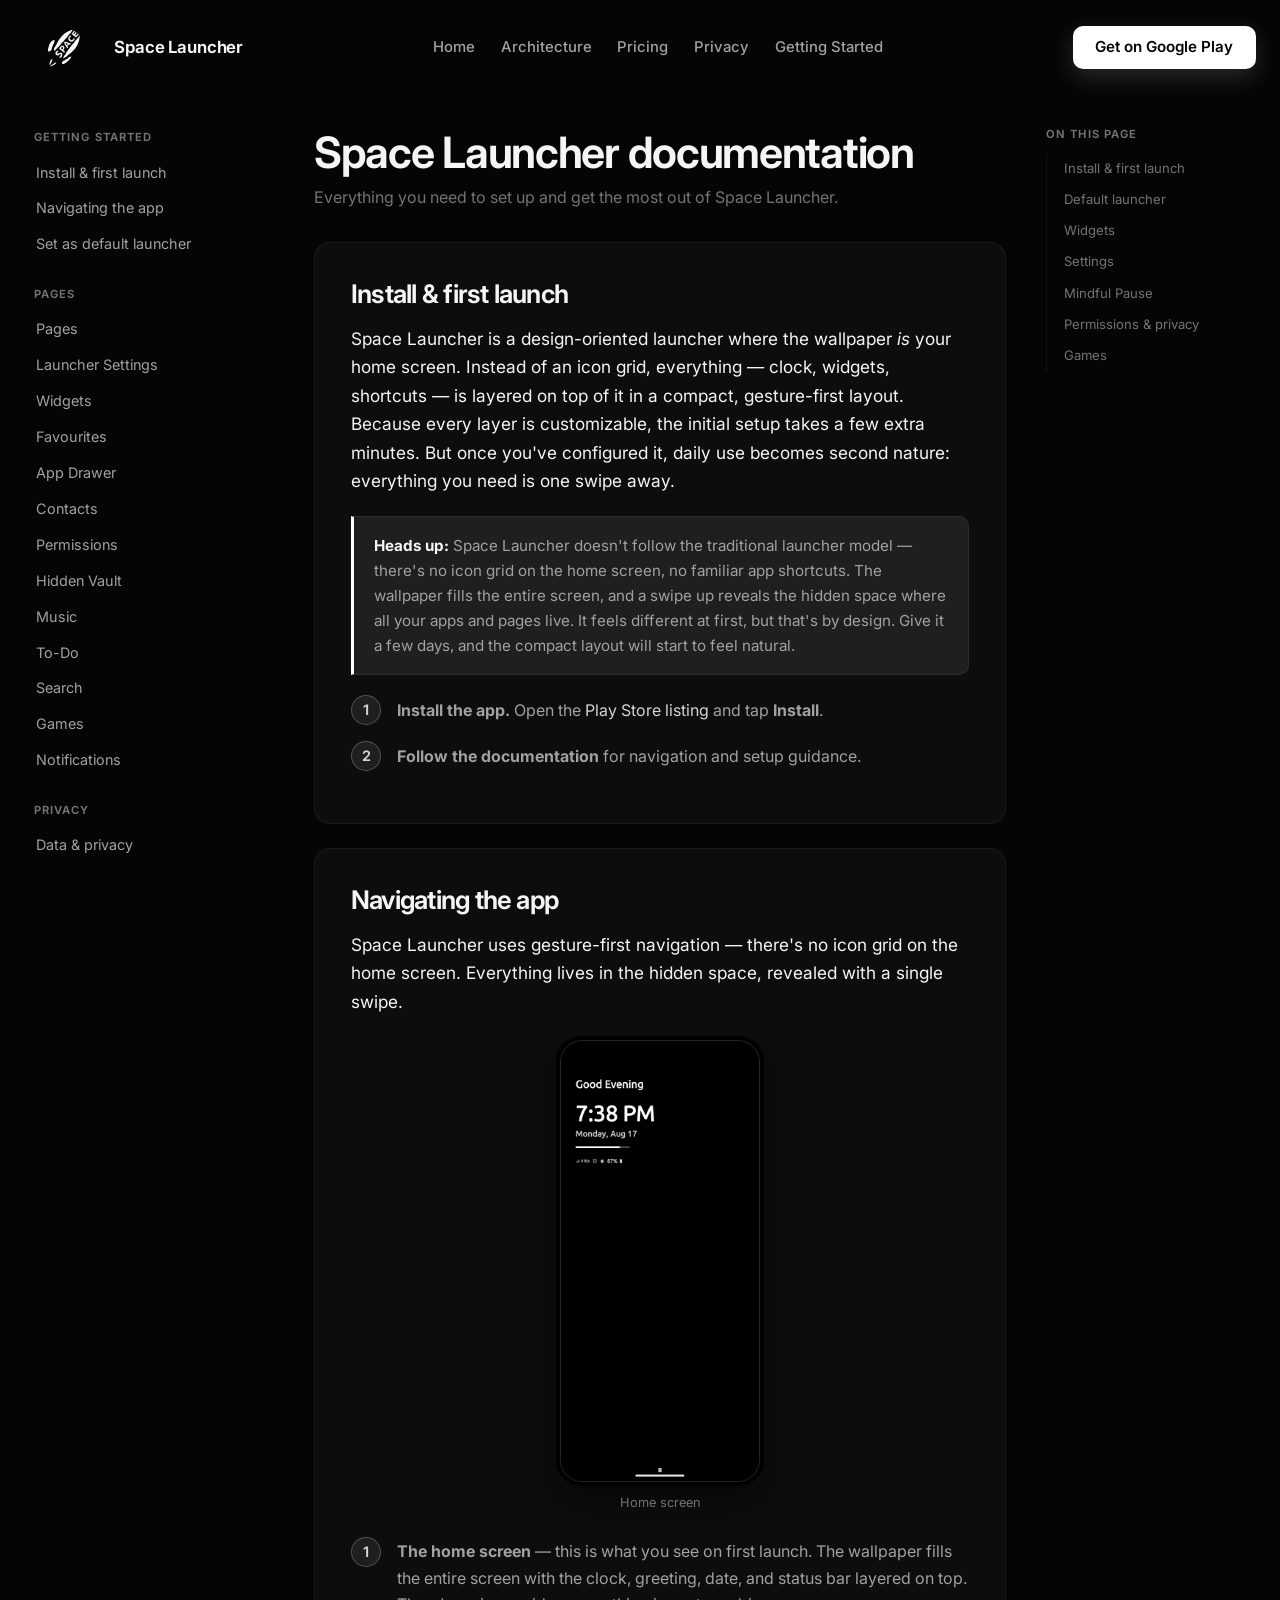
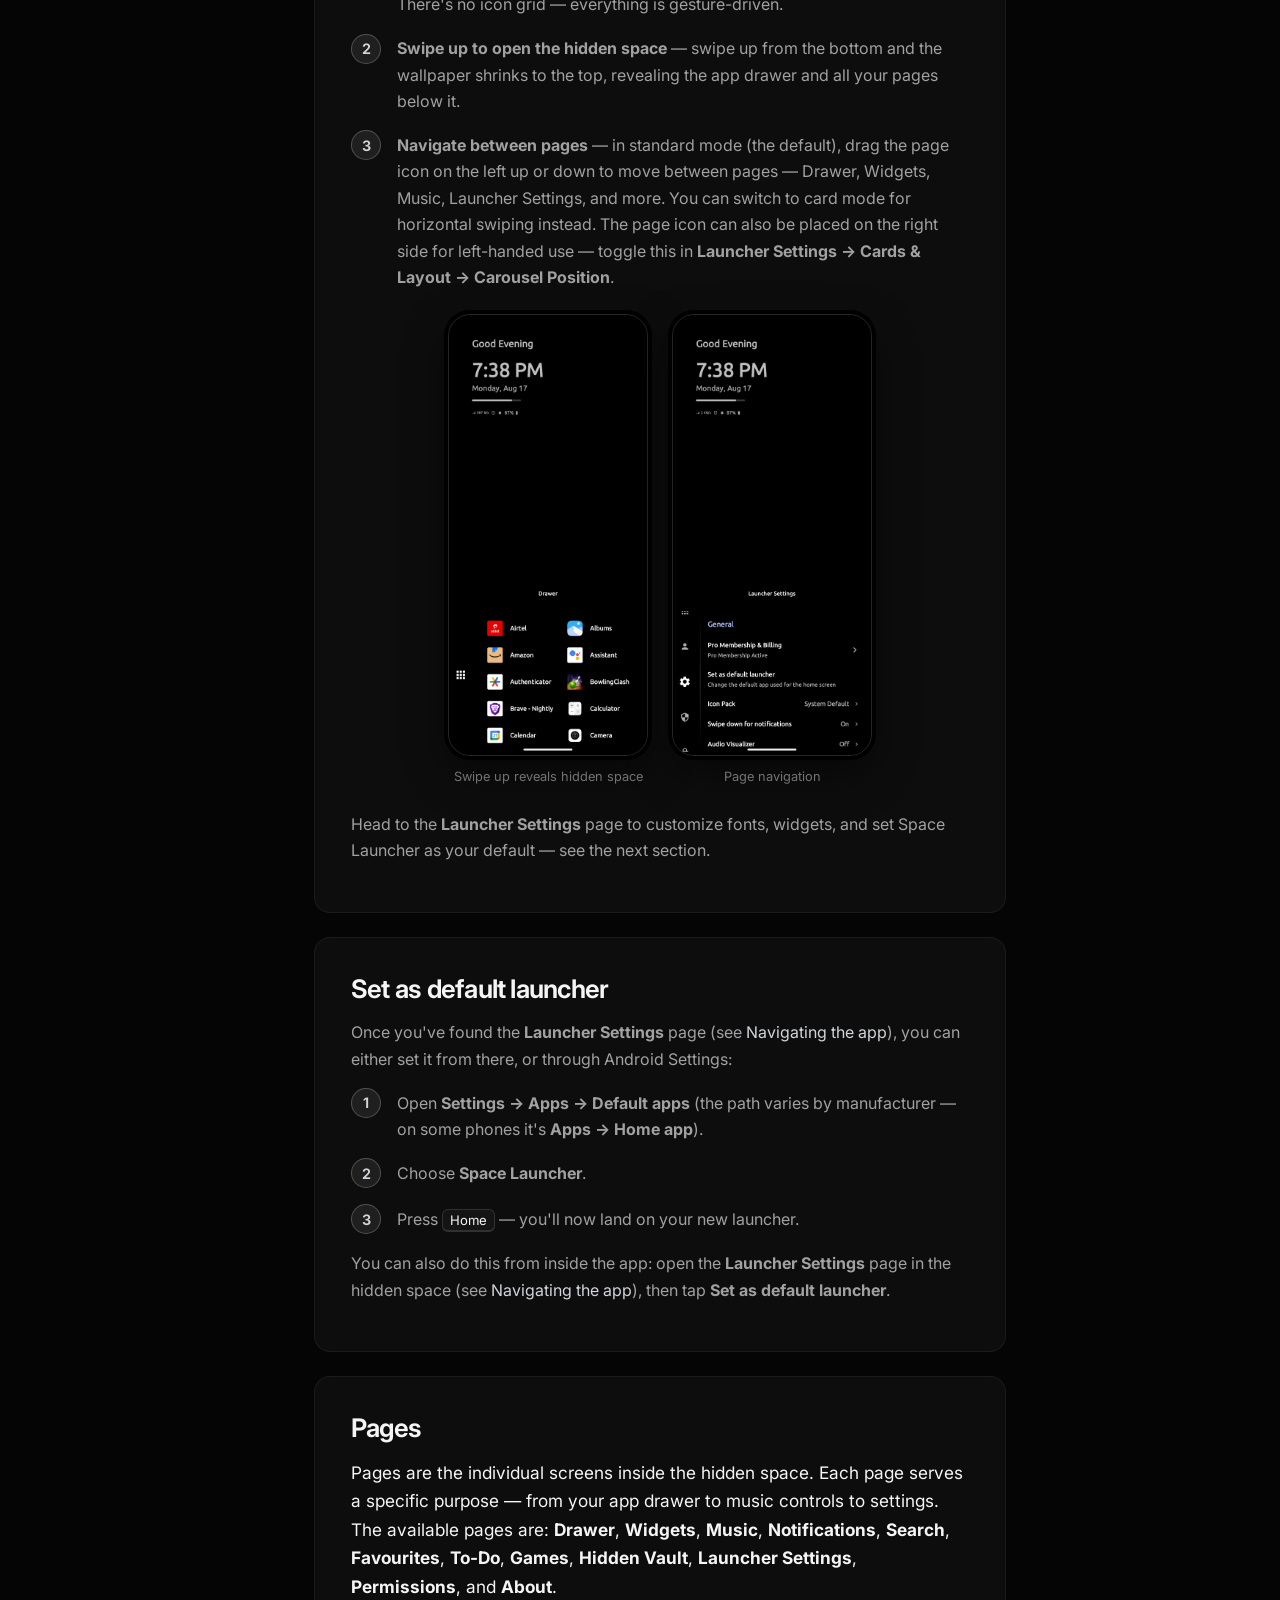
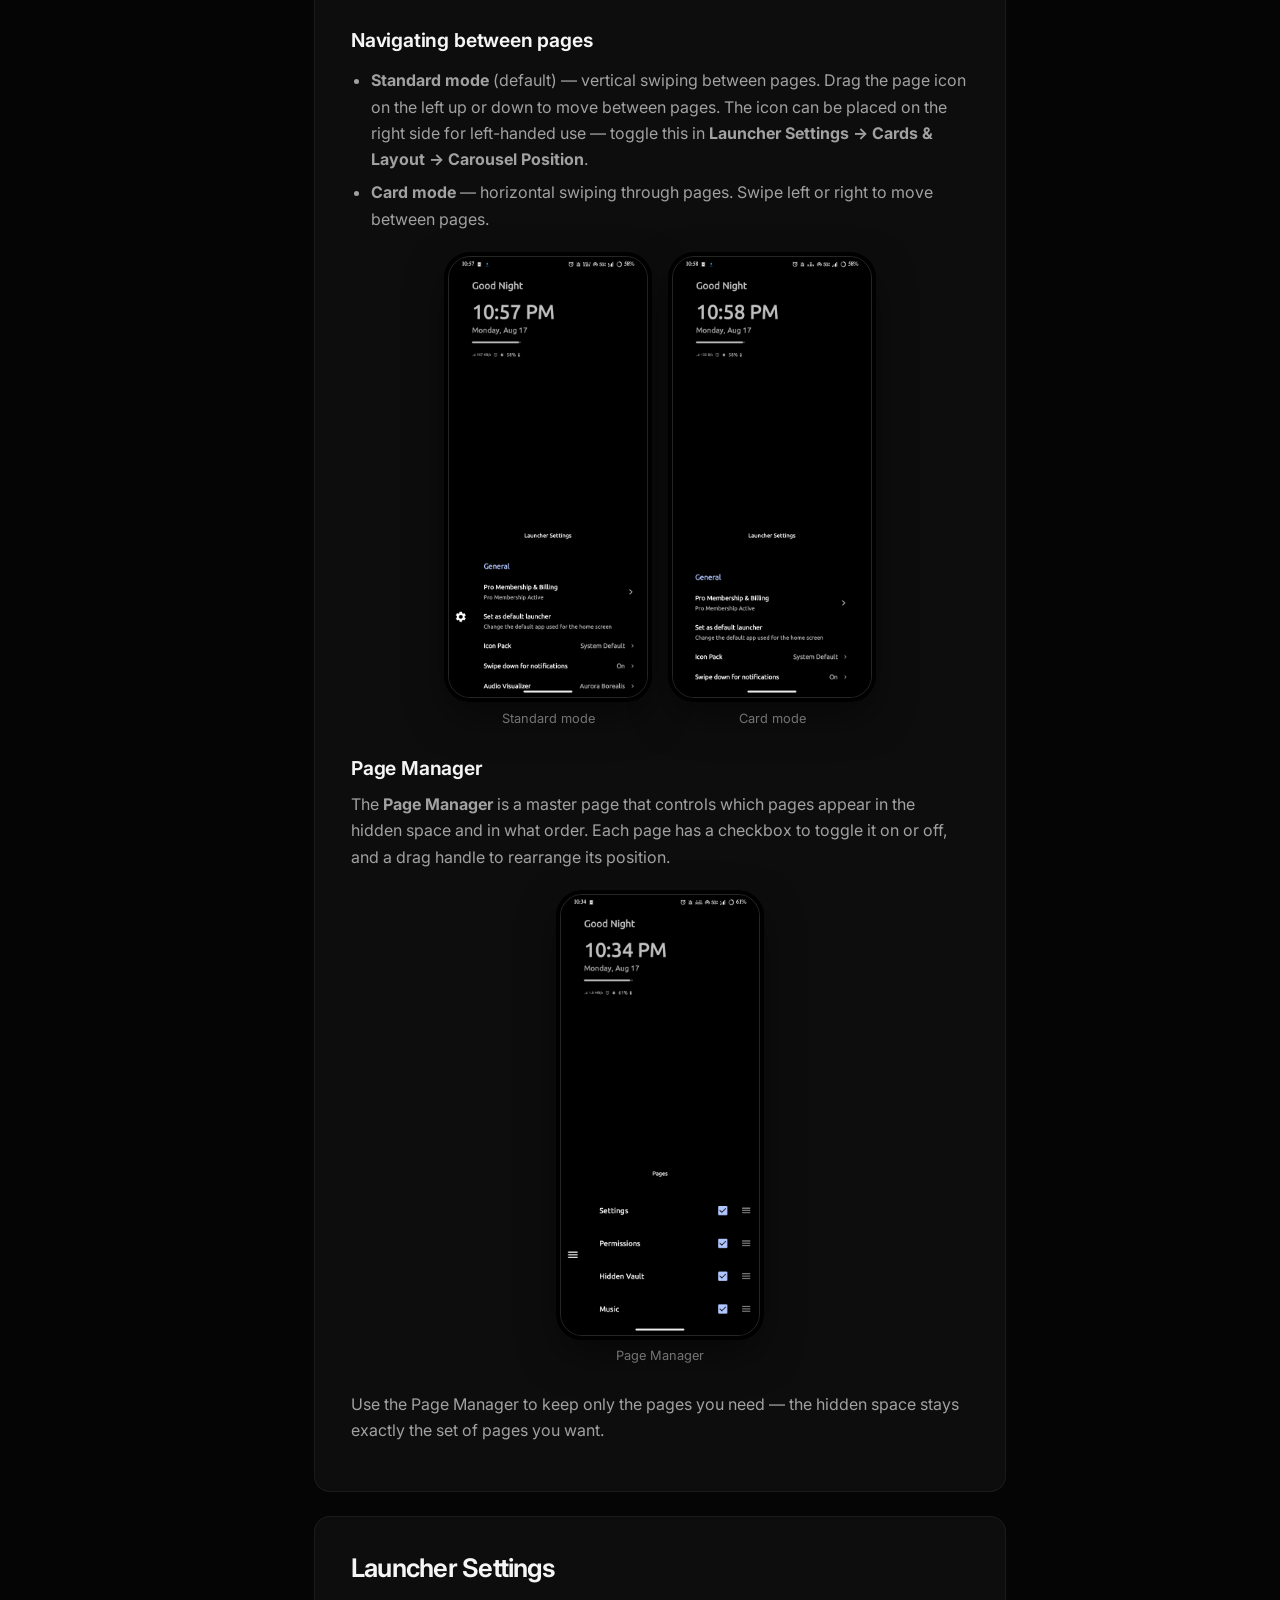
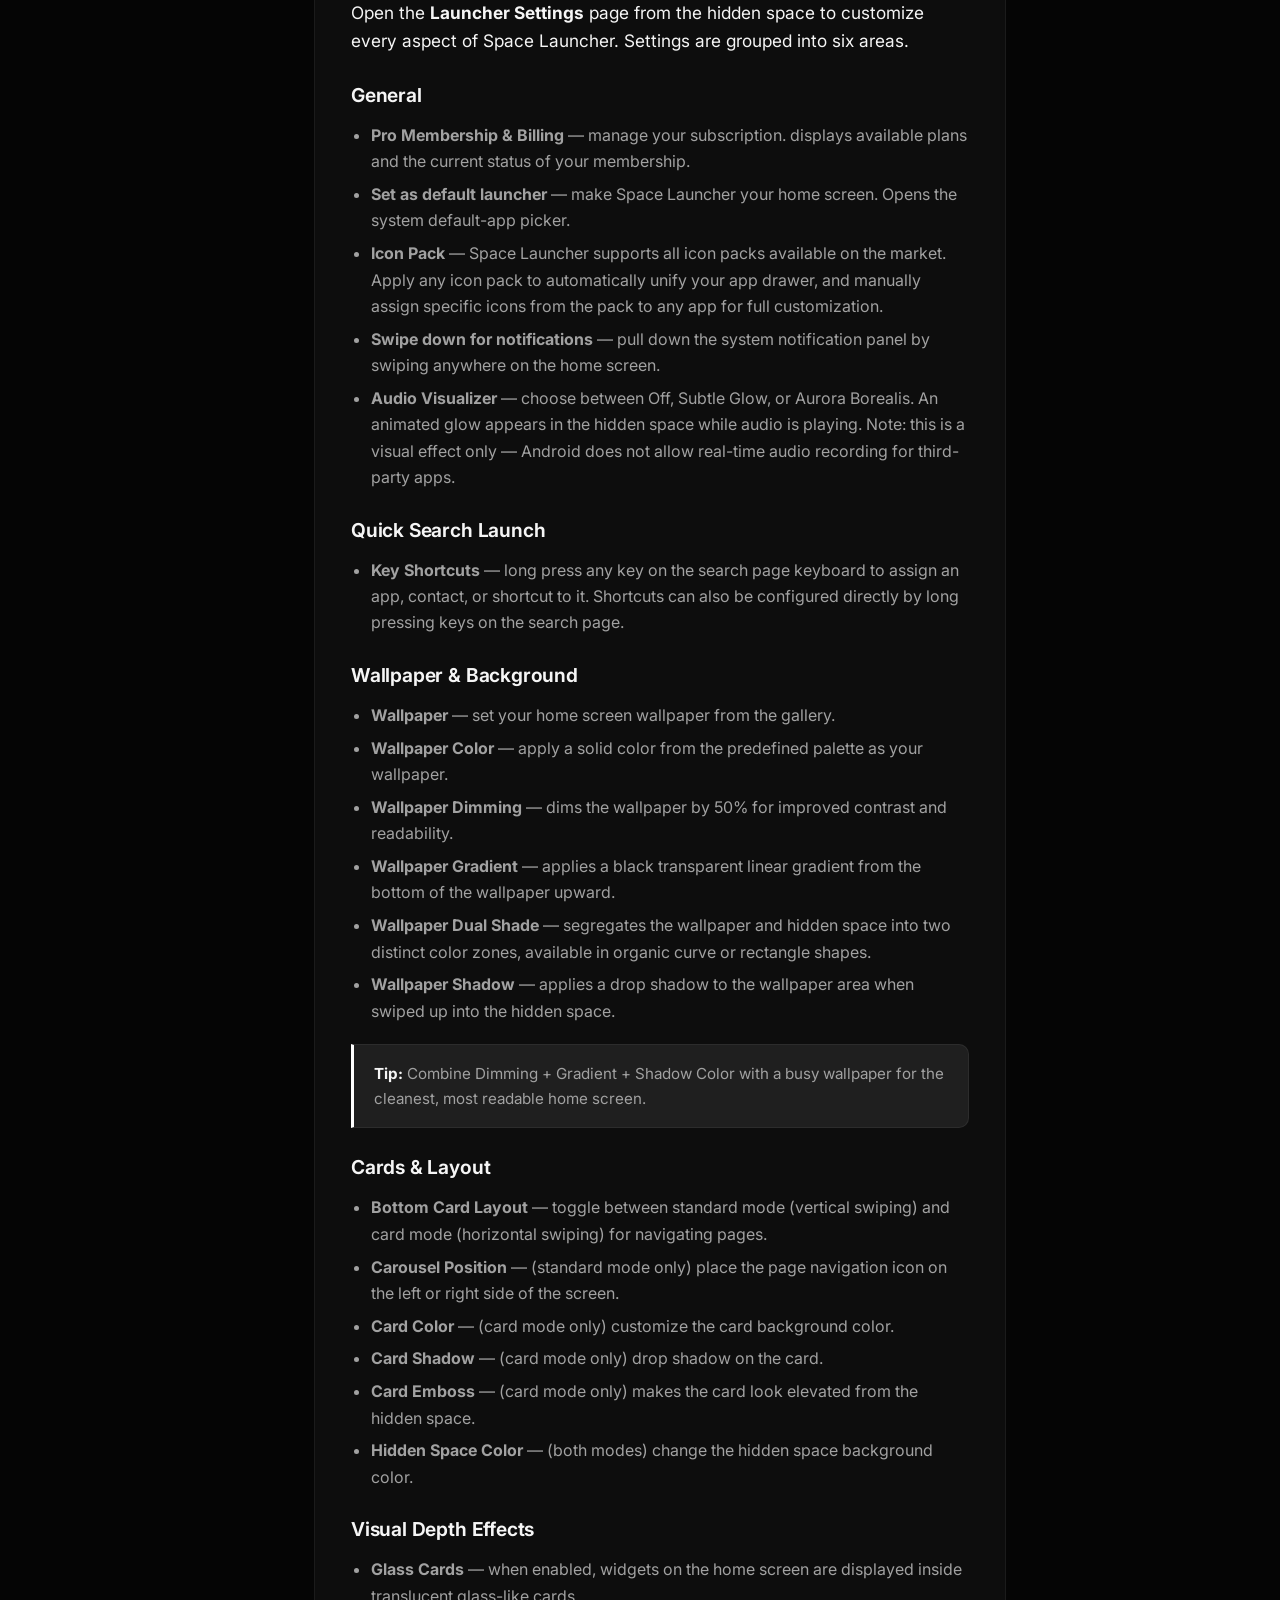
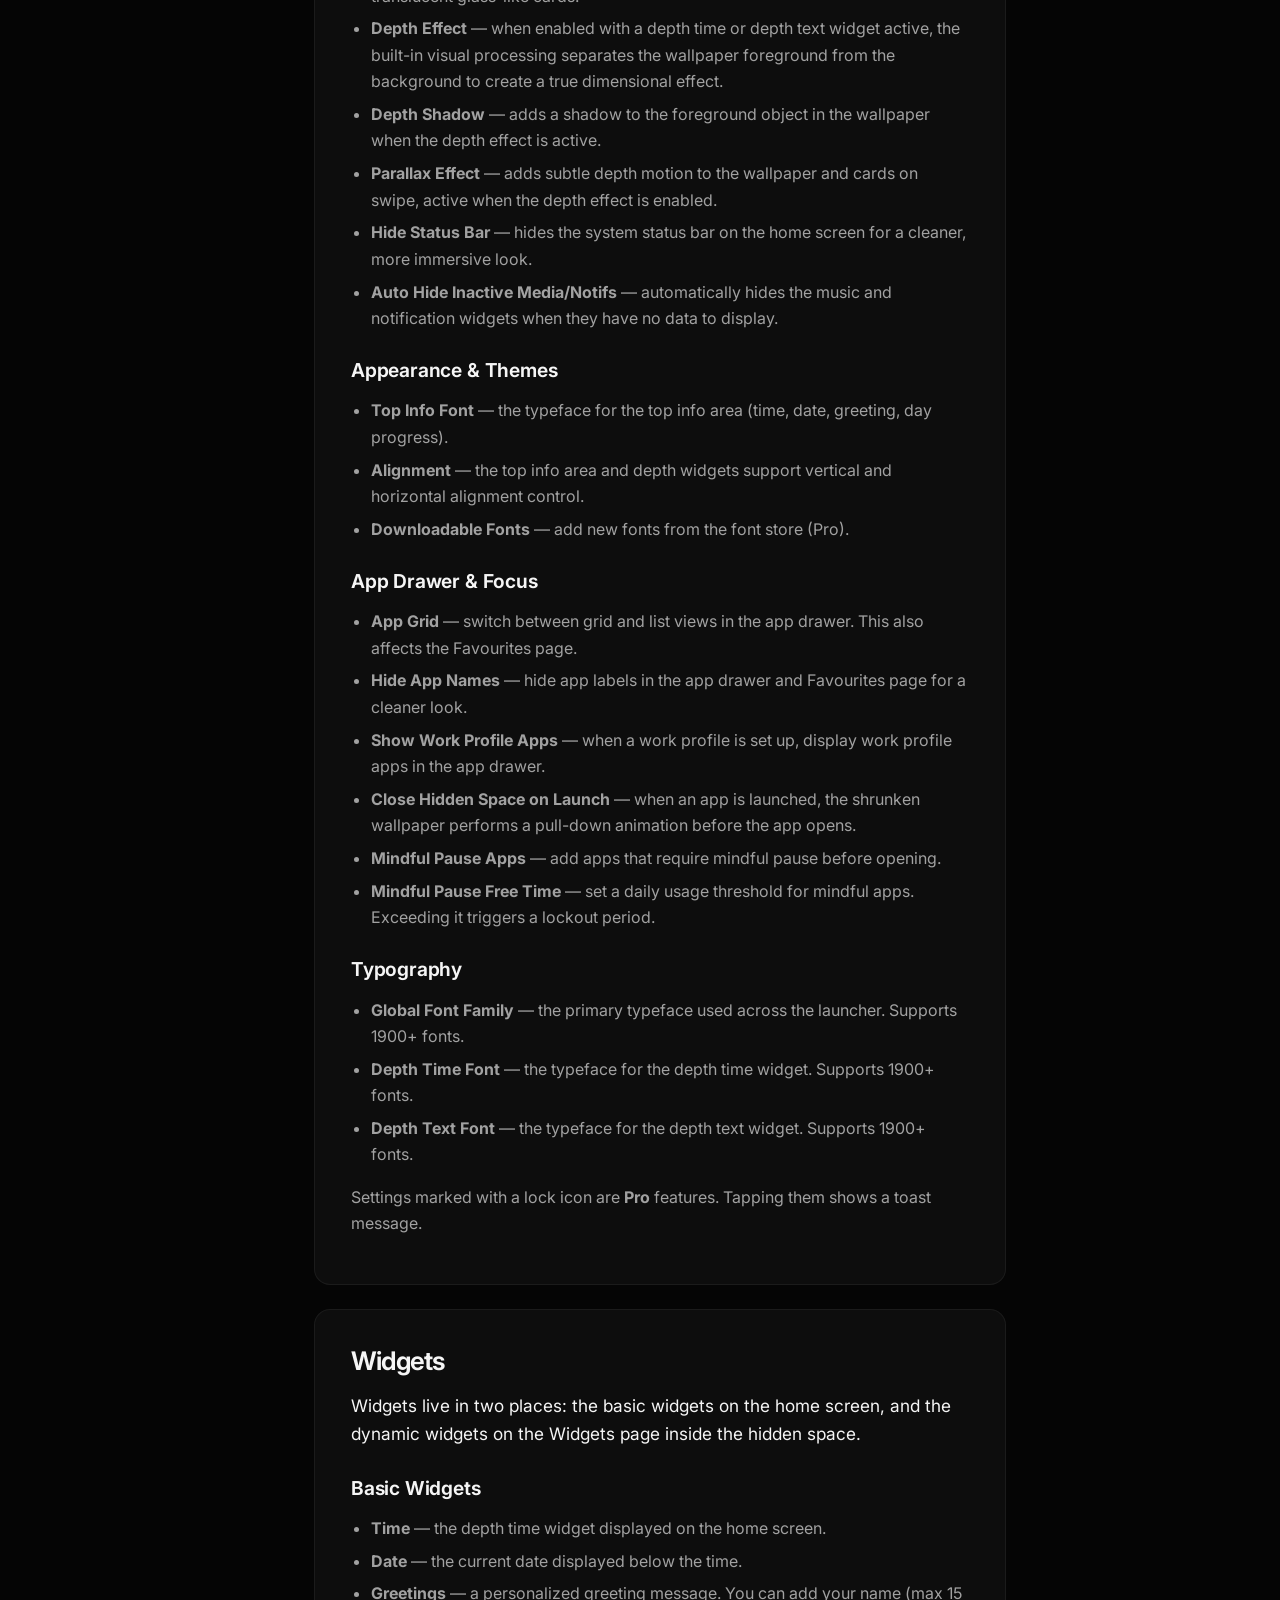
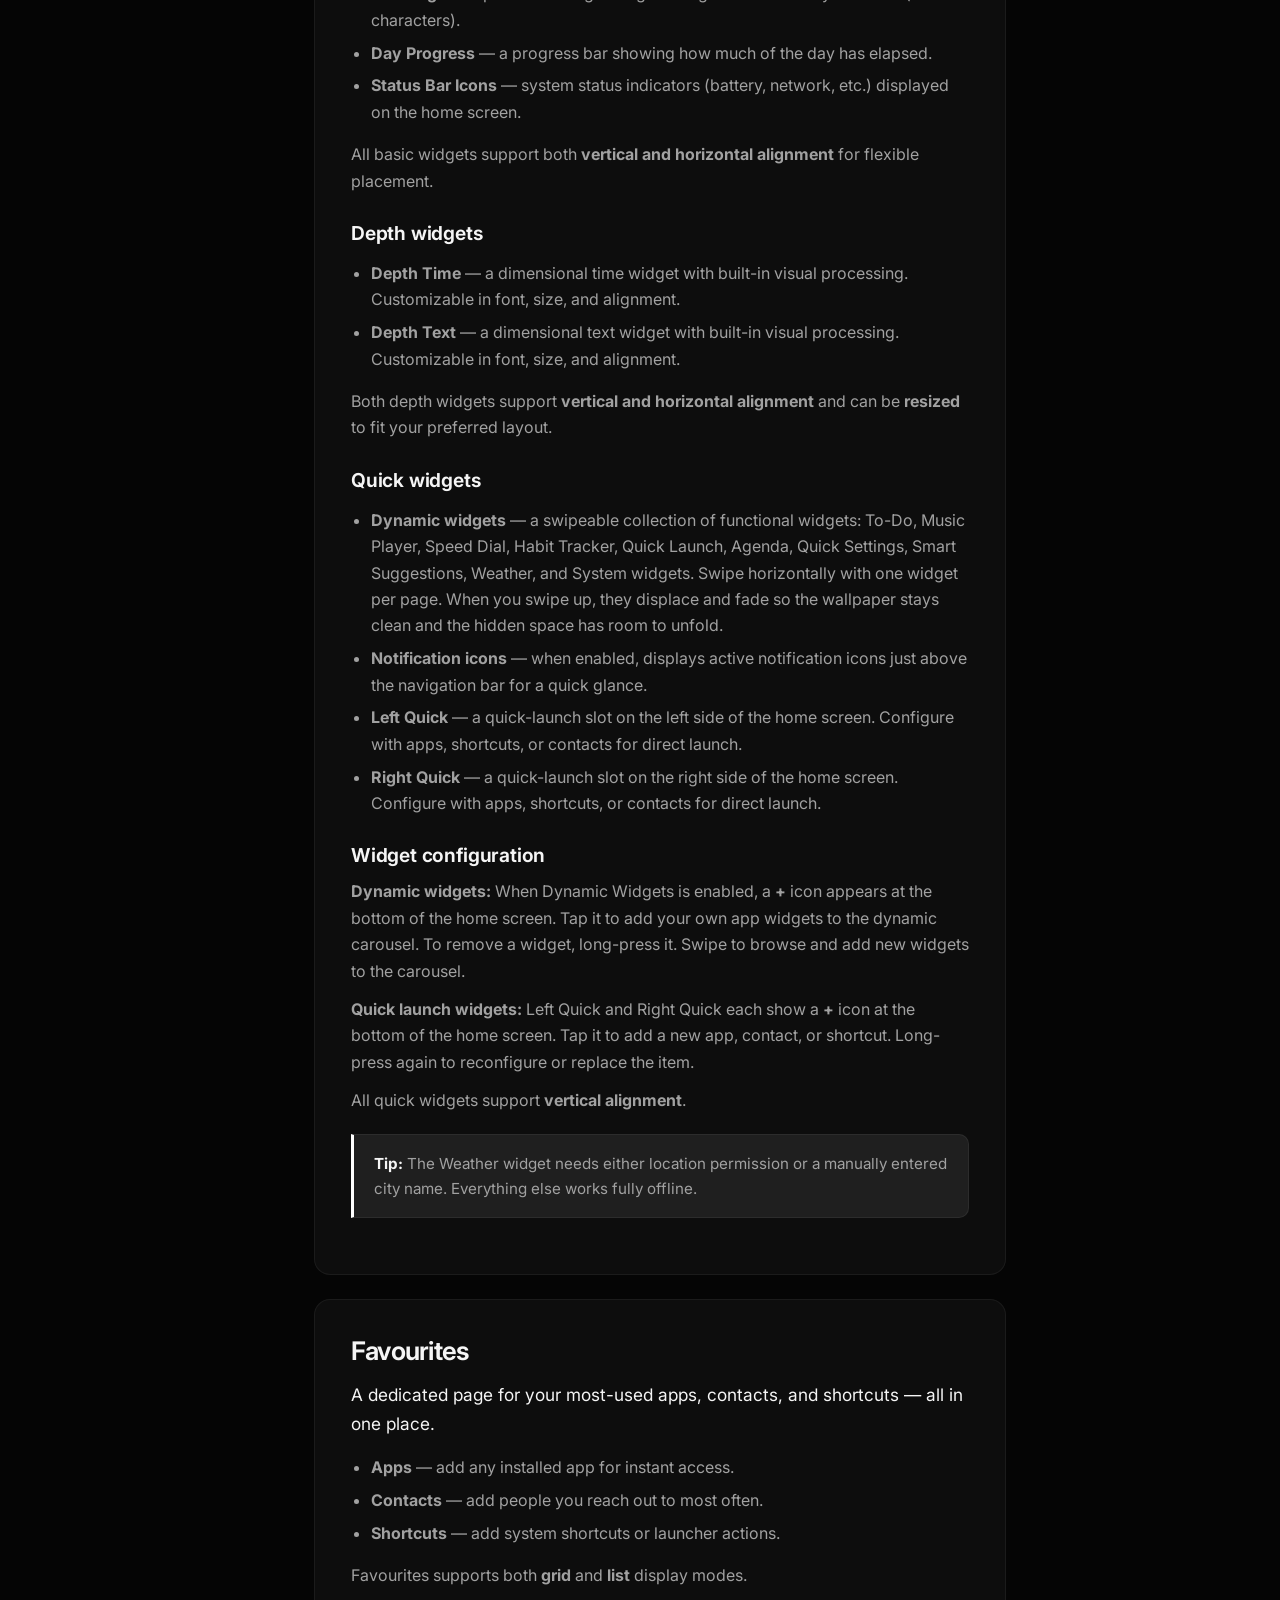
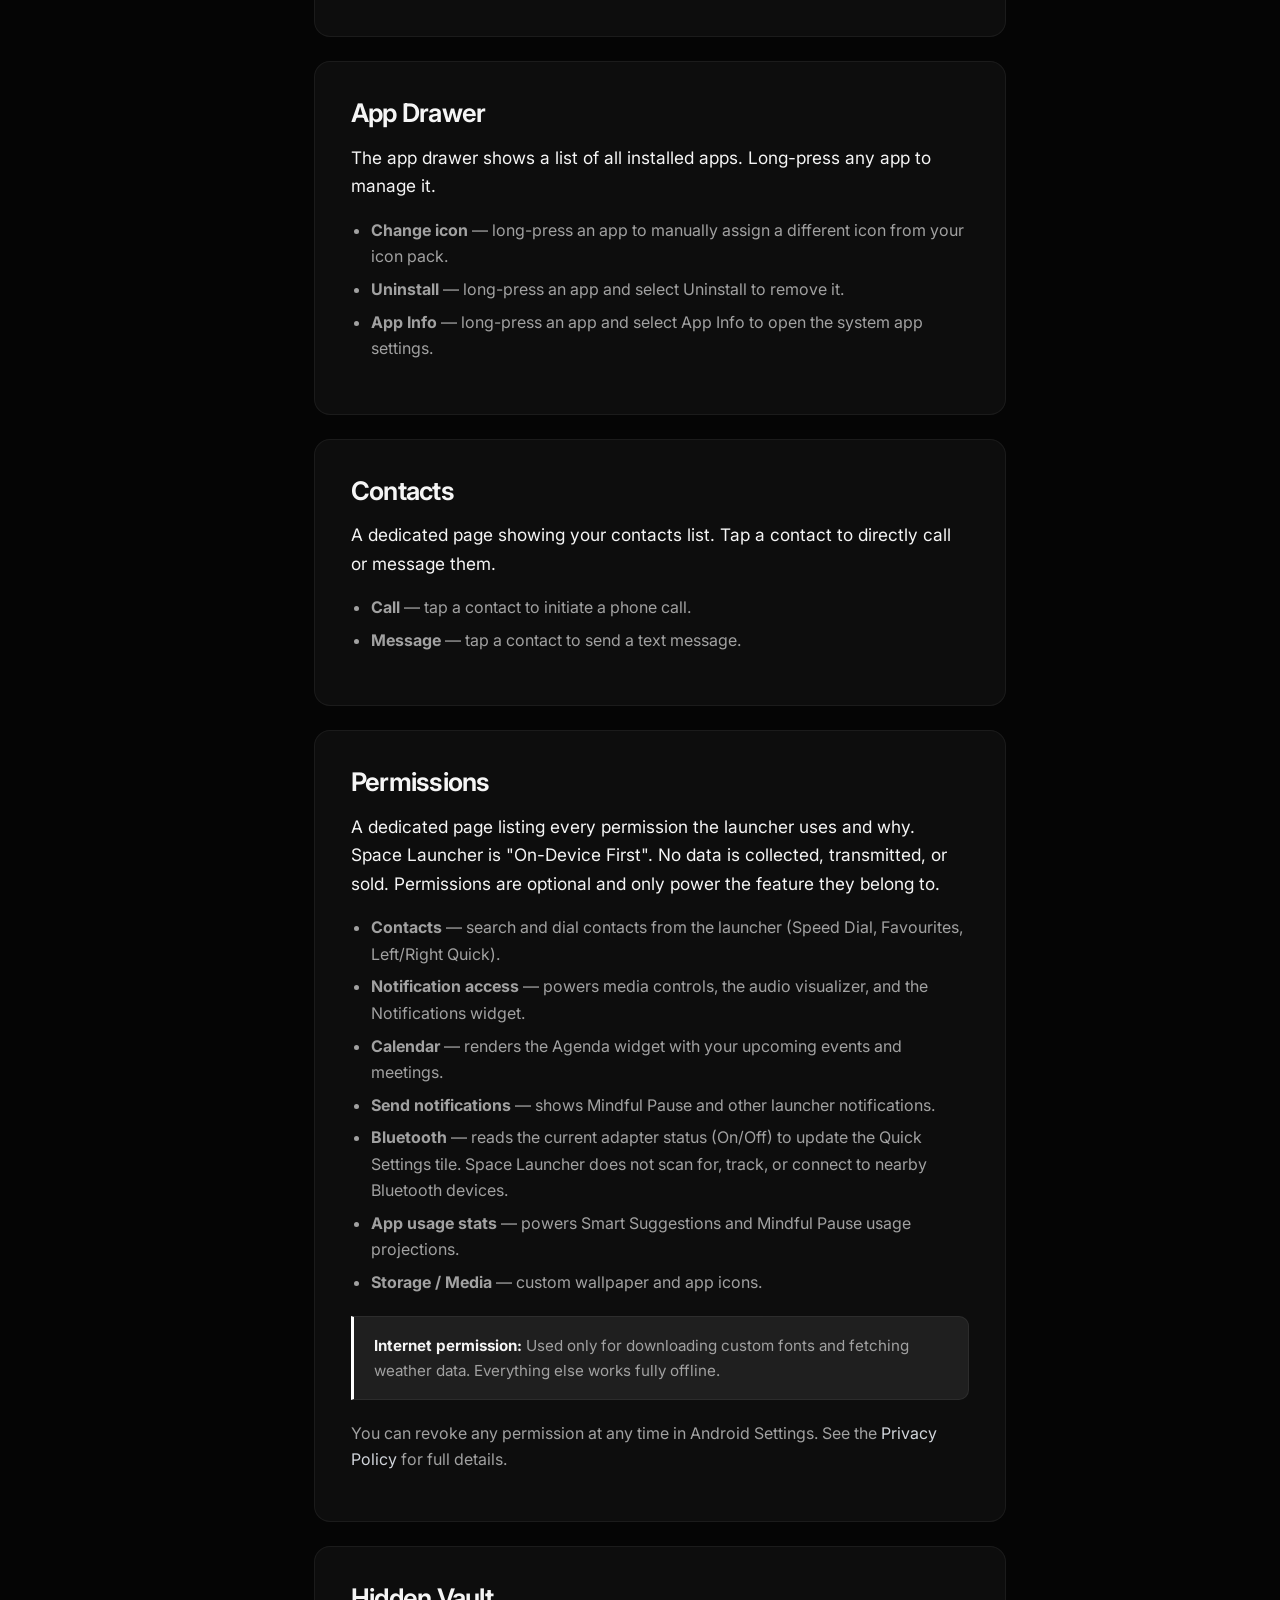
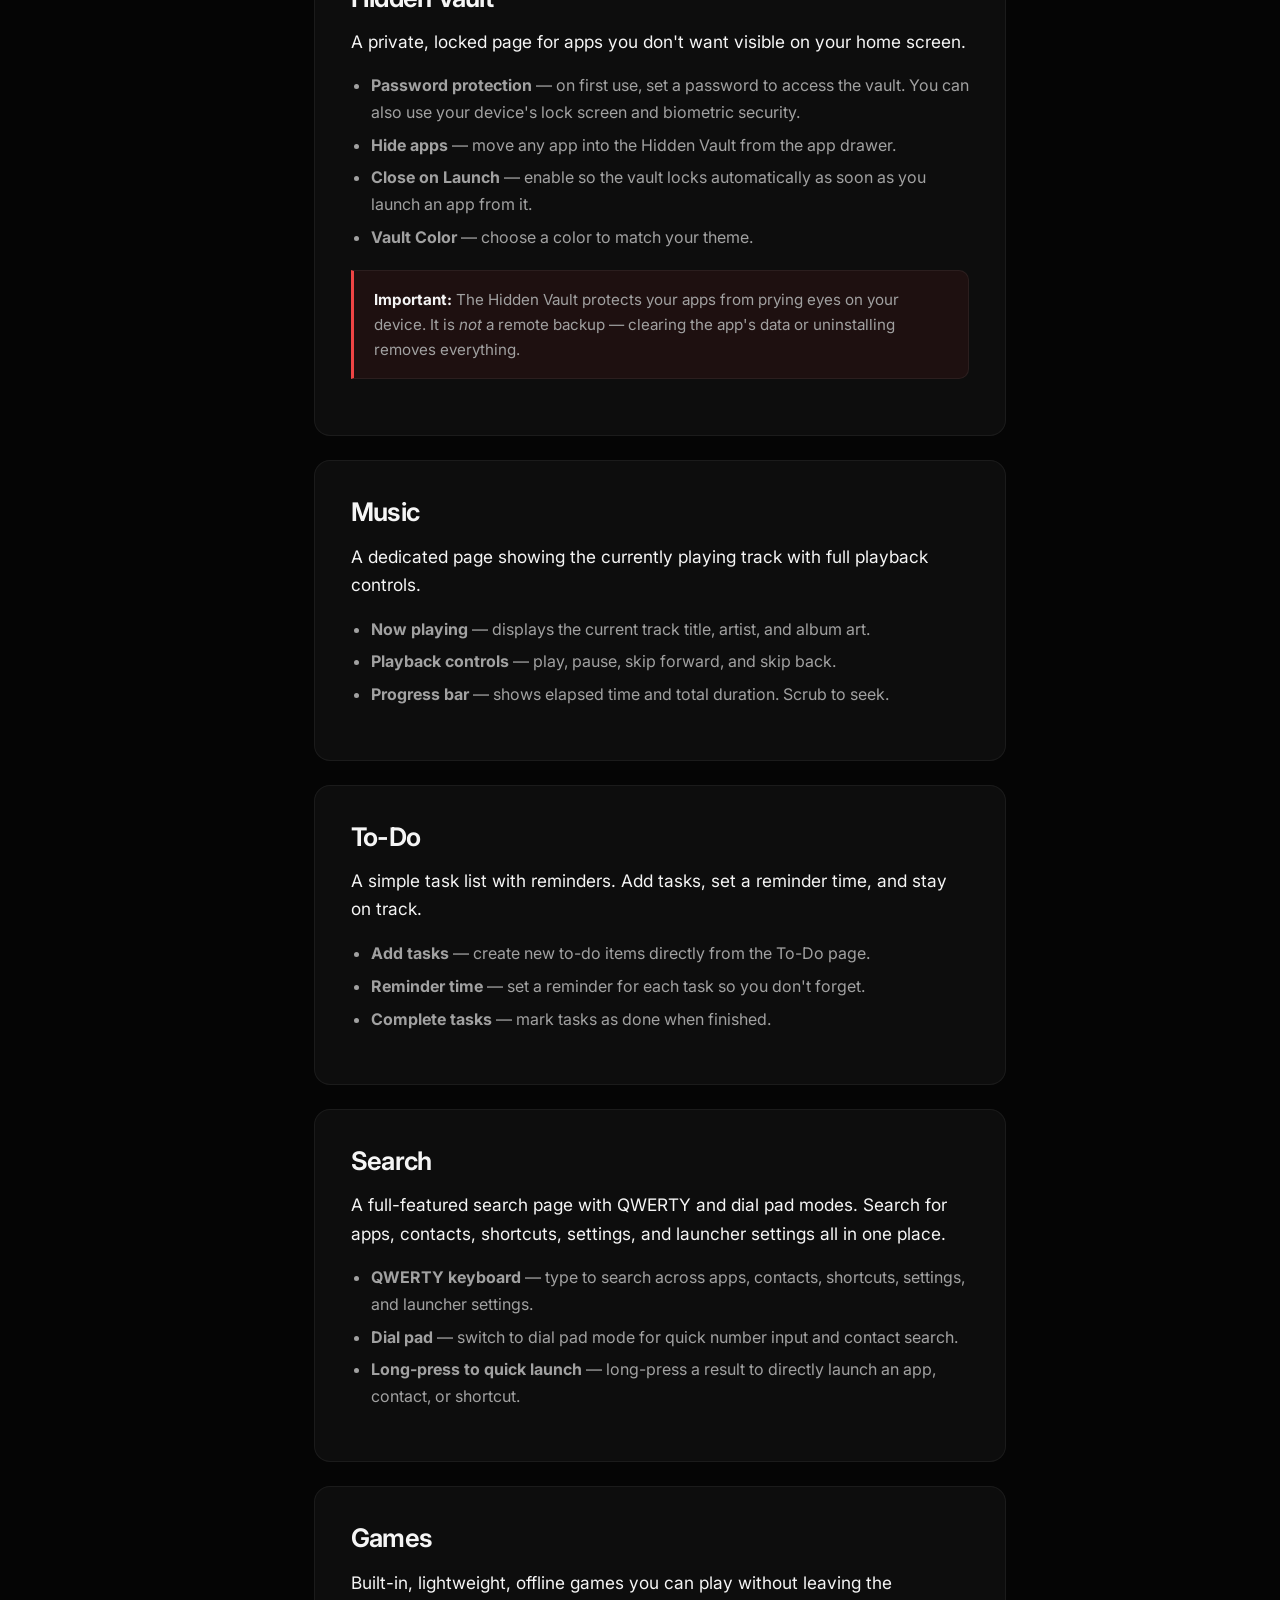
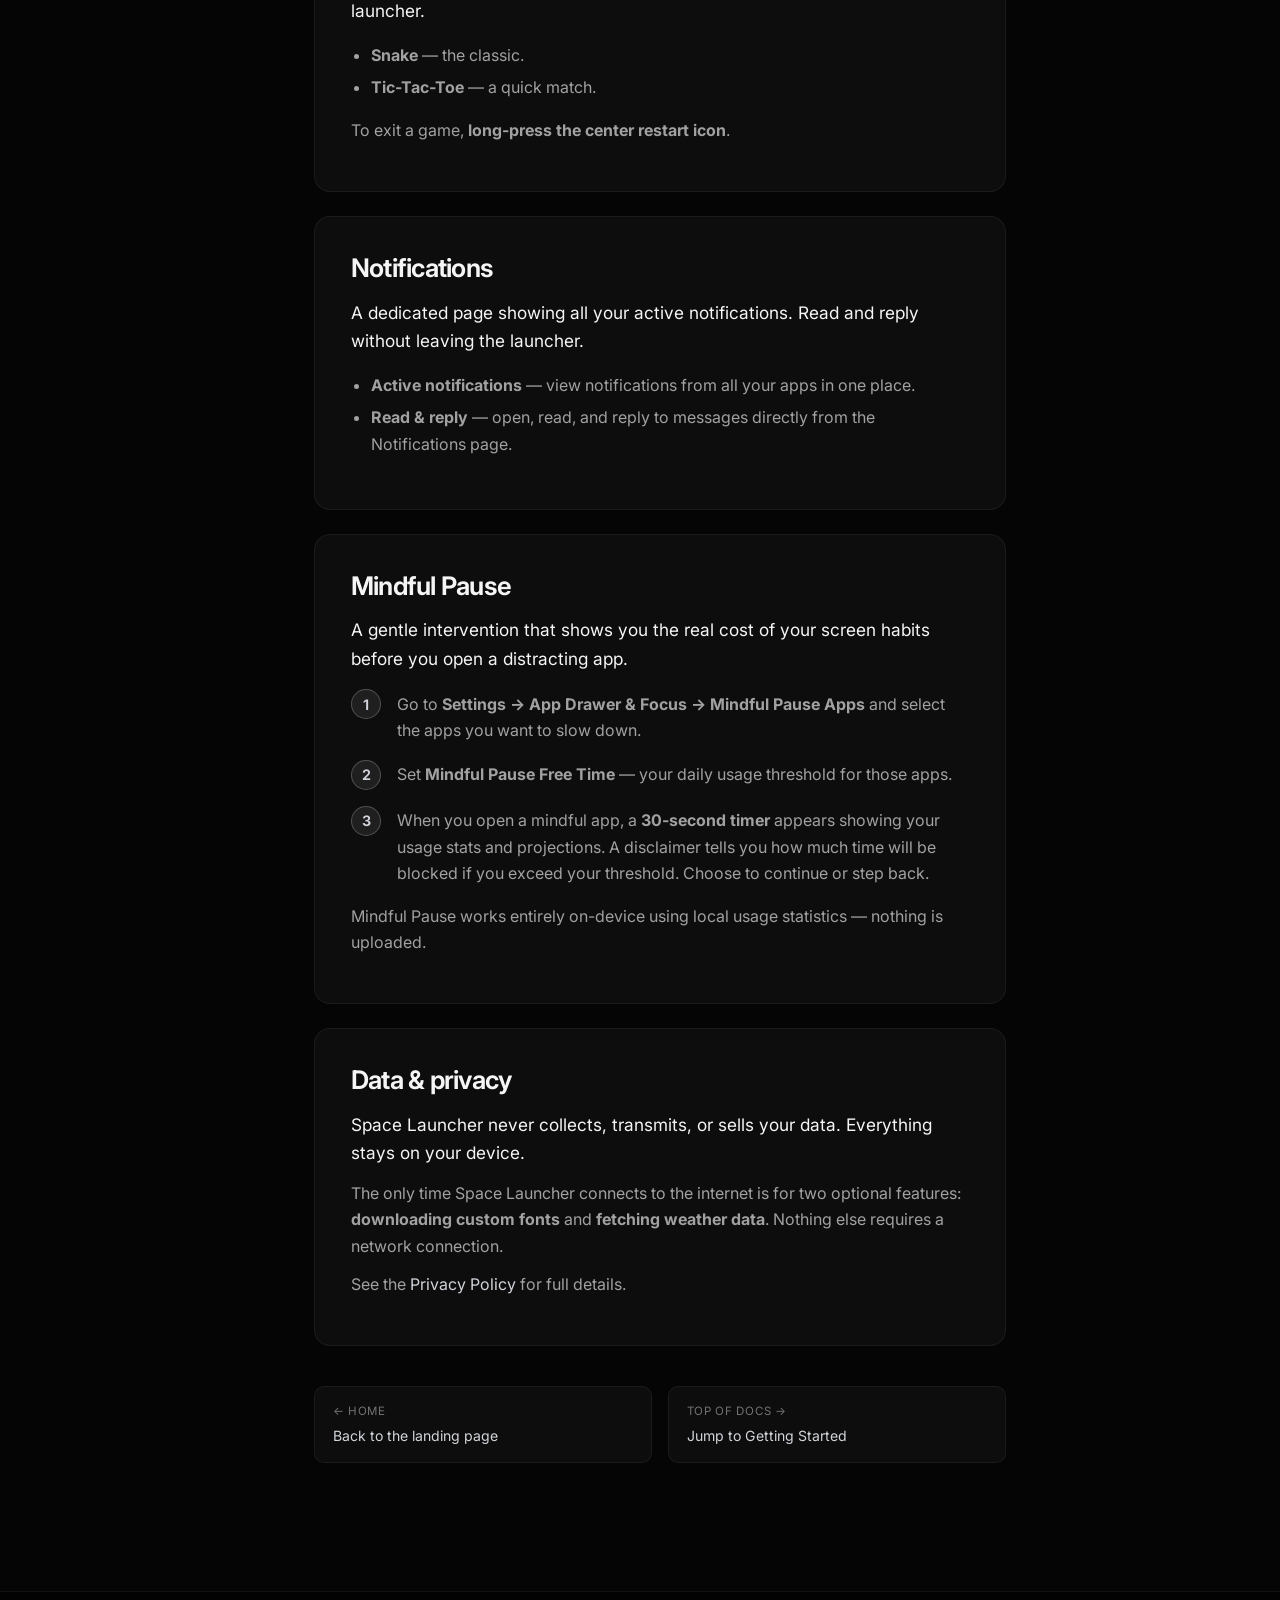
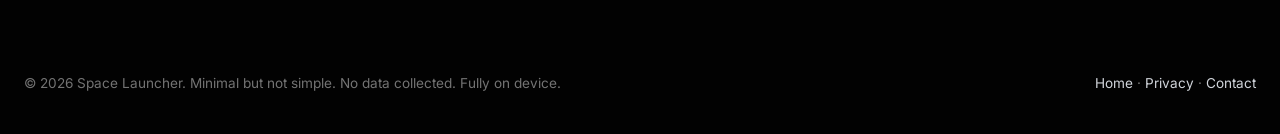
==== docs.html @ e3500c5f "docs: restructure docs with Pages paradigm, update privacy policy with refund policy and permission " ====
<!DOCTYPE html>
<html lang="en">
<head>
    <meta charset="UTF-8">
    <meta name="viewport" content="width=device-width, initial-scale=1.0">
    <title>Documentation — Space Launcher</title>
    <meta name="description" content="How to use Space Launcher: the wallpaper home screen, top info area, depth widgets, dynamic widgets, quick launch, the hidden space, gestures, settings, mindful pause and permissions.">
    <link rel="preconnect" href="https://fonts.googleapis.com">
    <link rel="preconnect" href="https://fonts.gstatic.com" crossorigin>
    <link href="https://fonts.googleapis.com/css2?family=Inter:wght@400;500;600;650;750;800&display=swap" rel="stylesheet">
    <link rel="icon" type="image/svg+xml" href="favicon.svg">
    <link rel="icon" type="image/png" sizes="256x256" href="favicon.png">
    <link rel="apple-touch-icon" href="favicon.png">
    <link rel="stylesheet" href="css/style.css">
</head>
<body>

    <nav class="nav">
        <div class="nav-inner">
            <a href="index.html" class="brand">
                <img class="brand-logo" src="Resources/finalforeground.svg" alt="Space Launcher logo">
                Space Launcher
            </a>
            <div class="nav-links">
                <a href="index.html">Home</a>
                <a href="index.html#widgets">Architecture</a>
                <a href="index.html#pricing">Pricing</a>
                <a href="privacy.html">Privacy</a>
                <a href="#getting-started">Getting Started</a>
            </div>
            <div class="nav-cta">
                <a href="https://play.google.com/store/apps/details?id=com.catamsp.spacelauncher" class="btn btn-primary">Get on Google Play</a>
                <button class="nav-toggle" aria-label="Toggle menu" aria-expanded="false">
                    <svg width="18" height="18" viewBox="0 0 24 24" fill="none" stroke="currentColor" stroke-width="2" stroke-linecap="round"><path d="M4 6h16M4 12h16M4 18h16"/></svg>
                </button>
            </div>
        </div>
    </nav>

    <div class="container docs-wrap">
        <!-- Sidebar -->
        <aside class="docs-side">
            <nav class="nav-group">
                <div class="nav-group-title">Getting Started</div>
                <ul>
                    <li><a href="#getting-started">Install &amp; first launch</a></li>
                    <li><a href="#navigation">Navigating the app</a></li>
                    <li><a href="#default-launcher">Set as default launcher</a></li>
                </ul>
            </nav>
            <nav class="nav-group">
                <div class="nav-group-title">Pages</div>
                <ul>
                    <li><a href="#pages">Pages</a></li>
                    <li><a href="#pages-settings">Launcher Settings</a></li>
                    <li><a href="#widgets">Widgets</a></li>
                    <li><a href="#favourites">Favourites</a></li>
                    <li><a href="#app-drawer">App Drawer</a></li>
                    <li><a href="#contacts">Contacts</a></li>
                    <li><a href="#permissions-page">Permissions</a></li>
                    <li><a href="#hidden-vault">Hidden Vault</a></li>
                    <li><a href="#music">Music</a></li>
                    <li><a href="#todo">To-Do</a></li>
                    <li><a href="#search">Search</a></li>
                    <li><a href="#games-page">Games</a></li>
                    <li><a href="#notifications">Notifications</a></li>
                </ul>
            </nav>
            <nav class="nav-group">
                <div class="nav-group-title">Privacy</div>
                <ul>
                    <li><a href="#privacy">Data &amp; privacy</a></li>
                </ul>
            </nav>
        </aside>

        <!-- Content -->
        <main class="docs-content">

            <h1 style="font-size: clamp(2rem,5vw,2.7rem); letter-spacing:-0.03em; margin-bottom:0.4rem;">Space Launcher documentation</h1>
            <p class="muted" style="color:var(--text-3); margin:0 0 2rem;">Everything you need to set up and get the most out of Space Launcher.</p>

            <!-- Getting Started -->
            <section class="doc-card" id="getting-started">
                <h2>Install &amp; first launch</h2>
                <p class="lead">Space Launcher is a design-oriented launcher where the wallpaper <em>is</em> your home screen. Instead of an icon grid, everything — clock, widgets, shortcuts — is layered on top of it in a compact, gesture-first layout. Because every layer is customizable, the initial setup takes a few extra minutes. But once you've configured it, daily use becomes second nature: everything you need is one swipe away.</p>
                <div class="callout">
                    <p><strong>Heads up:</strong> Space Launcher doesn't follow the traditional launcher model — there's no icon grid on the home screen, no familiar app shortcuts. The wallpaper fills the entire screen, and a swipe up reveals the hidden space where all your apps and pages live. It feels different at first, but that's by design. Give it a few days, and the compact layout will start to feel natural.</p>
                </div>
                <div class="doc-step">
                    <div class="doc-step-num">1</div>
                    <div>
                        <p><strong>Install the app.</strong> Open the <a href="https://play.google.com/store/apps/details?id=com.catamsp.spacelauncher">Play Store listing</a> and tap <strong>Install</strong>.</p>
                    </div>
                </div>
                <div class="doc-step">
                    <div class="doc-step-num">2</div>
                    <div>
                        <p><strong>Follow the documentation</strong> for navigation and setup guidance.</p>
                    </div>
                </div>
            </section>

            <!-- Navigation -->
            <section class="doc-card" id="navigation">
                <h2>Navigating the app</h2>
                <p class="lead">Space Launcher uses gesture-first navigation — there's no icon grid on the home screen. Everything lives in the hidden space, revealed with a single swipe.</p>
                <div class="doc-shot-row">
                    <div class="doc-shot">
                        <img src="Resources/Fullspace/Docs/home_full.jpg" alt="Home screen on first launch">
                        <span>Home screen</span>
                    </div>
                </div>
                <div class="doc-step">
                    <div class="doc-step-num">1</div>
                    <div><p><strong>The home screen</strong> — this is what you see on first launch. The wallpaper fills the entire screen with the clock, greeting, date, and status bar layered on top. There's no icon grid — everything is gesture-driven.</p></div>
                </div>
                <div class="doc-step">
                    <div class="doc-step-num">2</div>
                    <div><p><strong>Swipe up to open the hidden space</strong> — swipe up from the bottom and the wallpaper shrinks to the top, revealing the app drawer and all your pages below it.</p></div>
                </div>
                <div class="doc-step">
                    <div class="doc-step-num">3</div>
                    <div><p><strong>Navigate between pages</strong> — in standard mode (the default), drag the page icon on the left up or down to move between pages — Drawer, Widgets, Music, Launcher Settings, and more. You can switch to card mode for horizontal swiping instead. The page icon can also be placed on the right side for left-handed use — toggle this in <strong>Launcher Settings → Cards &amp; Layout → Carousel Position</strong>.</p></div>
                </div>
                <div class="doc-shot-row">
                    <div class="doc-shot">
                        <img src="Resources/Fullspace/Docs/home_shrink.jpg" alt="Hidden space revealed after swipe up">
                        <span>Swipe up reveals hidden space</span>
                    </div>
                    <div class="doc-shot">
                        <img src="Resources/Fullspace/Docs/navi_hiddef.jpg" alt="Page navigation in the hidden space">
                        <span>Page navigation</span>
                    </div>
                </div>
                <p>Head to the <strong>Launcher Settings</strong> page to customize fonts, widgets, and set Space Launcher as your default — see the next section.</p>
            </section>

            <!-- Default launcher -->
            <section class="doc-card" id="default-launcher">
                <h2>Set as default launcher</h2>
                <p>Once you've found the <strong>Launcher Settings</strong> page (see <a href="#navigation">Navigating the app</a>), you can either set it from there, or through Android Settings:</p>
                <div class="doc-step">
                    <div class="doc-step-num">1</div>
                    <div><p>Open <strong>Settings → Apps → Default apps</strong> (the path varies by manufacturer — on some phones it's <strong>Apps → Home app</strong>).</p></div>
                </div>
                <div class="doc-step">
                    <div class="doc-step-num">2</div>
                    <div><p>Choose <strong>Space Launcher</strong>.</p></div>
                </div>
                <div class="doc-step">
                    <div class="doc-step-num">3</div>
                    <div><p>Press <kbd>Home</kbd> — you'll now land on your new launcher.</p></div>
                </div>
                <p>You can also do this from inside the app: open the <strong>Launcher Settings</strong> page in the hidden space (see <a href="#navigation">Navigating the app</a>), then tap <strong>Set as default launcher</strong>.</p>
            </section>

            <!-- Pages -->
            <section class="doc-card" id="pages">
                <h2>Pages</h2>
                <p class="lead">Pages are the individual screens inside the hidden space. Each page serves a specific purpose — from your app drawer to music controls to settings. The available pages are: <strong>Drawer</strong>, <strong>Widgets</strong>, <strong>Music</strong>, <strong>Notifications</strong>, <strong>Search</strong>, <strong>Favourites</strong>, <strong>To-Do</strong>, <strong>Games</strong>, <strong>Hidden Vault</strong>, <strong>Launcher Settings</strong>, <strong>Permissions</strong>, and <strong>About</strong>.</p>
                <h3>Navigating between pages</h3>
                <ul>
                    <li><strong>Standard mode</strong> (default) — vertical swiping between pages. Drag the page icon on the left up or down to move between pages. The icon can be placed on the right side for left-handed use — toggle this in <strong>Launcher Settings → Cards &amp; Layout → Carousel Position</strong>.</li>
                    <li><strong>Card mode</strong> — horizontal swiping through pages. Swipe left or right to move between pages.</li>
                </ul>
                <div class="doc-shot-row">
                    <div class="doc-shot">
                        <img src="Resources/Fullspace/Docs/Launchsets.jpg" alt="Standard mode — page icon on the left">
                        <span>Standard mode</span>
                    </div>
                    <div class="doc-shot">
                        <img src="Resources/Fullspace/Docs/launchsetc.jpg" alt="Card mode — no page icon, horizontal swiping">
                        <span>Card mode</span>
                    </div>
                </div>
                <h3>Page Manager</h3>
                <p>The <strong>Page Manager</strong> is a master page that controls which pages appear in the hidden space and in what order. Each page has a checkbox to toggle it on or off, and a drag handle to rearrange its position.</p>
                <div class="doc-shot-row">
                    <div class="doc-shot">
                        <img src="Resources/Fullspace/Docs/pagemanager.jpg" alt="Page Manager">
                        <span>Page Manager</span>
                    </div>
                </div>
                <p>Use the Page Manager to keep only the pages you need — the hidden space stays exactly the set of pages you want.</p>
            </section>

            <!-- Pages: Launcher Settings -->
            <section class="doc-card" id="pages-settings">
                <h2>Launcher Settings</h2>
                <p class="lead">Open the <strong>Launcher Settings</strong> page from the hidden space to customize every aspect of Space Launcher. Settings are grouped into six areas.</p>
                <h3>General</h3>
                <ul>
                    <li><strong>Pro Membership &amp; Billing</strong> — manage your subscription. displays available plans and the current status of your membership.</li>
                    <li><strong>Set as default launcher</strong> — make Space Launcher your home screen. Opens the system default-app picker.</li>
                    <li><strong>Icon Pack</strong> — Space Launcher supports all icon packs available on the market. Apply any icon pack to automatically unify your app drawer, and manually assign specific icons from the pack to any app for full customization.</li>
                    <li><strong>Swipe down for notifications</strong> — pull down the system notification panel by swiping anywhere on the home screen.</li>
                    <li><strong>Audio Visualizer</strong> — choose between Off, Subtle Glow, or Aurora Borealis. An animated glow appears in the hidden space while audio is playing. Note: this is a visual effect only — Android does not allow real-time audio recording for third-party apps.</li>
                </ul>
                <h3>Quick Search Launch</h3>
                <ul>
                    <li><strong>Key Shortcuts</strong> — long press any key on the search page keyboard to assign an app, contact, or shortcut to it. Shortcuts can also be configured directly by long pressing keys on the search page.</li>
                </ul>
                <h3>Wallpaper &amp; Background</h3>
                <ul>
                    <li><strong>Wallpaper</strong> — set your home screen wallpaper from the gallery.</li>
                    <li><strong>Wallpaper Color</strong> — apply a solid color from the predefined palette as your wallpaper.</li>
                    <li><strong>Wallpaper Dimming</strong> — dims the wallpaper by 50% for improved contrast and readability.</li>
                    <li><strong>Wallpaper Gradient</strong> — applies a black transparent linear gradient from the bottom of the wallpaper upward.</li>
                    <li><strong>Wallpaper Dual Shade</strong> — segregates the wallpaper and hidden space into two distinct color zones, available in organic curve or rectangle shapes.</li>
                    <li><strong>Wallpaper Shadow</strong> — applies a drop shadow to the wallpaper area when swiped up into the hidden space.</li>
                </ul>
                <div class="callout">
                    <p><strong>Tip:</strong> Combine Dimming + Gradient + Shadow Color with a busy wallpaper for the cleanest, most readable home screen.</p>
                </div>
                <h3>Cards &amp; Layout</h3>
                <ul>
                    <li><strong>Bottom Card Layout</strong> — toggle between standard mode (vertical swiping) and card mode (horizontal swiping) for navigating pages.</li>
                    <li><strong>Carousel Position</strong> — (standard mode only) place the page navigation icon on the left or right side of the screen.</li>
                    <li><strong>Card Color</strong> — (card mode only) customize the card background color.</li>
                    <li><strong>Card Shadow</strong> — (card mode only) drop shadow on the card.</li>
                    <li><strong>Card Emboss</strong> — (card mode only) makes the card look elevated from the hidden space.</li>
                    <li><strong>Hidden Space Color</strong> — (both modes) change the hidden space background color.</li>
                </ul>
                <h3>Visual Depth Effects</h3>
                <ul>
                    <li><strong>Glass Cards</strong> — when enabled, widgets on the home screen are displayed inside translucent glass-like cards.</li>
                    <li><strong>Depth Effect</strong> — when enabled with a depth time or depth text widget active, the built-in visual processing separates the wallpaper foreground from the background to create a true dimensional effect.</li>
                    <li><strong>Depth Shadow</strong> — adds a shadow to the foreground object in the wallpaper when the depth effect is active.</li>
                    <li><strong>Parallax Effect</strong> — adds subtle depth motion to the wallpaper and cards on swipe, active when the depth effect is enabled.</li>
                    <li><strong>Hide Status Bar</strong> — hides the system status bar on the home screen for a cleaner, more immersive look.</li>
                    <li><strong>Auto Hide Inactive Media/Notifs</strong> — automatically hides the music and notification widgets when they have no data to display.</li>
                </ul>
                <h3>Appearance &amp; Themes</h3>
                <ul>
                    <li><strong>Top Info Font</strong> — the typeface for the top info area (time, date, greeting, day progress).</li>
                    <li><strong>Alignment</strong> — the top info area and depth widgets support vertical and horizontal alignment control.</li>
                    <li><strong>Downloadable Fonts</strong> — add new fonts from the font store (Pro).</li>
                </ul>
                <h3>App Drawer &amp; Focus</h3>
                <ul>
                    <li><strong>App Grid</strong> — switch between grid and list views in the app drawer. This also affects the Favourites page.</li>
                    <li><strong>Hide App Names</strong> — hide app labels in the app drawer and Favourites page for a cleaner look.</li>
                    <li><strong>Show Work Profile Apps</strong> — when a work profile is set up, display work profile apps in the app drawer.</li>
                    <li><strong>Close Hidden Space on Launch</strong> — when an app is launched, the shrunken wallpaper performs a pull-down animation before the app opens.</li>
                    <li><strong>Mindful Pause Apps</strong> — add apps that require mindful pause before opening.</li>
                    <li><strong>Mindful Pause Free Time</strong> — set a daily usage threshold for mindful apps. Exceeding it triggers a lockout period.</li>
                </ul>
                <h3>Typography</h3>
                <ul>
                    <li><strong>Global Font Family</strong> — the primary typeface used across the launcher. Supports 1900+ fonts.</li>
                    <li><strong>Depth Time Font</strong> — the typeface for the depth time widget. Supports 1900+ fonts.</li>
                    <li><strong>Depth Text Font</strong> — the typeface for the depth text widget. Supports 1900+ fonts.</li>
                </ul>
                <p>Settings marked with a lock icon are <strong>Pro</strong> features. Tapping them shows a toast message.</p>
            </section>

            <!-- Widgets -->
            <section class="doc-card" id="widgets">
                <h2>Widgets</h2>
                <p class="lead">Widgets live in two places: the basic widgets on the home screen, and the dynamic widgets on the Widgets page inside the hidden space.</p>
                <h3>Basic Widgets</h3>
                <ul>
                    <li><strong>Time</strong> — the depth time widget displayed on the home screen.</li>
                    <li><strong>Date</strong> — the current date displayed below the time.</li>
                    <li><strong>Greetings</strong> — a personalized greeting message. You can add your name (max 15 characters).</li>
                    <li><strong>Day Progress</strong> — a progress bar showing how much of the day has elapsed.</li>
                    <li><strong>Status Bar Icons</strong> — system status indicators (battery, network, etc.) displayed on the home screen.</li>
                </ul>
                <p>All basic widgets support both <strong>vertical and horizontal alignment</strong> for flexible placement.</p>
                <h3>Depth widgets</h3>
                <ul>
                    <li><strong>Depth Time</strong> — a dimensional time widget with built-in visual processing. Customizable in font, size, and alignment.</li>
                    <li><strong>Depth Text</strong> — a dimensional text widget with built-in visual processing. Customizable in font, size, and alignment.</li>
                </ul>
                <p>Both depth widgets support <strong>vertical and horizontal alignment</strong> and can be <strong>resized</strong> to fit your preferred layout.</p>
                <h3>Quick widgets</h3>
                <ul>
                    <li><strong>Dynamic widgets</strong> — a swipeable collection of functional widgets: To-Do, Music Player, Speed Dial, Habit Tracker, Quick Launch, Agenda, Quick Settings, Smart Suggestions, Weather, and System widgets. Swipe horizontally with one widget per page. When you swipe up, they displace and fade so the wallpaper stays clean and the hidden space has room to unfold.</li>
                    <li><strong>Notification icons</strong> — when enabled, displays active notification icons just above the navigation bar for a quick glance.</li>
                    <li><strong>Left Quick</strong> — a quick-launch slot on the left side of the home screen. Configure with apps, shortcuts, or contacts for direct launch.</li>
                    <li><strong>Right Quick</strong> — a quick-launch slot on the right side of the home screen. Configure with apps, shortcuts, or contacts for direct launch.</li>
                </ul>
                <h3>Widget configuration</h3>
                <p><strong>Dynamic widgets:</strong> When Dynamic Widgets is enabled, a <strong>+</strong> icon appears at the bottom of the home screen. Tap it to add your own app widgets to the dynamic carousel. To remove a widget, long-press it. Swipe to browse and add new widgets to the carousel.</p>
                <p><strong>Quick launch widgets:</strong> Left Quick and Right Quick each show a <strong>+</strong> icon at the bottom of the home screen. Tap it to add a new app, contact, or shortcut. Long-press again to reconfigure or replace the item.</p>
                <p>All quick widgets support <strong>vertical alignment</strong>.</p>
                <div class="callout">
                    <p><strong>Tip:</strong> The Weather widget needs either location permission or a manually entered city name. Everything else works fully offline.</p>
                </div>
            </section>

            <!-- Pages: Favourites -->
            <section class="doc-card" id="favourites">
                <h2>Favourites</h2>
                <p class="lead">A dedicated page for your most-used apps, contacts, and shortcuts — all in one place.</p>
                <ul>
                    <li><strong>Apps</strong> — add any installed app for instant access.</li>
                    <li><strong>Contacts</strong> — add people you reach out to most often.</li>
                    <li><strong>Shortcuts</strong> — add system shortcuts or launcher actions.</li>
                </ul>
                <p>Favourites supports both <strong>grid</strong> and <strong>list</strong> display modes.</p>
            </section>

            <!-- Pages: App Drawer -->
            <section class="doc-card" id="app-drawer">
                <h2>App Drawer</h2>
                <p class="lead">The app drawer shows a list of all installed apps. Long-press any app to manage it.</p>
                <ul>
                    <li><strong>Change icon</strong> — long-press an app to manually assign a different icon from your icon pack.</li>
                    <li><strong>Uninstall</strong> — long-press an app and select Uninstall to remove it.</li>
                    <li><strong>App Info</strong> — long-press an app and select App Info to open the system app settings.</li>
                </ul>
            </section>

            <!-- Pages: Contacts -->
            <section class="doc-card" id="contacts">
                <h2>Contacts</h2>
                <p class="lead">A dedicated page showing your contacts list. Tap a contact to directly call or message them.</p>
                <ul>
                    <li><strong>Call</strong> — tap a contact to initiate a phone call.</li>
                    <li><strong>Message</strong> — tap a contact to send a text message.</li>
                </ul>
            </section>

            <!-- Pages: Permissions -->
            <section class="doc-card" id="permissions-page">
                <h2>Permissions</h2>
                <p class="lead">A dedicated page listing every permission the launcher uses and why. Space Launcher is "On-Device First". No data is collected, transmitted, or sold. Permissions are optional and only power the feature they belong to.</p>
                <ul>
                    <li><strong>Contacts</strong> — search and dial contacts from the launcher (Speed Dial, Favourites, Left/Right Quick).</li>
                    <li><strong>Notification access</strong> — powers media controls, the audio visualizer, and the Notifications widget.</li>
                    <li><strong>Calendar</strong> — renders the Agenda widget with your upcoming events and meetings.</li>
                    <li><strong>Send notifications</strong> — shows Mindful Pause and other launcher notifications.</li>
                    <li><strong>Bluetooth</strong> — reads the current adapter status (On/Off) to update the Quick Settings tile. Space Launcher does not scan for, track, or connect to nearby Bluetooth devices.</li>
                    <li><strong>App usage stats</strong> — powers Smart Suggestions and Mindful Pause usage projections.</li>
                    <li><strong>Storage / Media</strong> — custom wallpaper and app icons.</li>
                </ul>
                <div class="callout">
                    <p><strong>Internet permission:</strong> Used only for downloading custom fonts and fetching weather data. Everything else works fully offline.</p>
                </div>
                <p>You can revoke any permission at any time in Android Settings. See the <a href="privacy.html">Privacy Policy</a> for full details.</p>
            </section>

            <!-- Pages: Hidden Vault -->
            <section class="doc-card" id="hidden-vault">
                <h2>Hidden Vault</h2>
                <p class="lead">A private, locked page for apps you don't want visible on your home screen.</p>
                <ul>
                    <li><strong>Password protection</strong> — on first use, set a password to access the vault. You can also use your device's lock screen and biometric security.</li>
                    <li><strong>Hide apps</strong> — move any app into the Hidden Vault from the app drawer.</li>
                    <li><strong>Close on Launch</strong> — enable so the vault locks automatically as soon as you launch an app from it.</li>
                    <li><strong>Vault Color</strong> — choose a color to match your theme.</li>
                </ul>
                <div class="callout danger">
                    <p><strong>Important:</strong> The Hidden Vault protects your apps from prying eyes on your device. It is <em>not</em> a remote backup — clearing the app's data or uninstalling removes everything.</p>
                </div>
            </section>

            <!-- Pages: Music -->
            <section class="doc-card" id="music">
                <h2>Music</h2>
                <p class="lead">A dedicated page showing the currently playing track with full playback controls.</p>
                <ul>
                    <li><strong>Now playing</strong> — displays the current track title, artist, and album art.</li>
                    <li><strong>Playback controls</strong> — play, pause, skip forward, and skip back.</li>
                    <li><strong>Progress bar</strong> — shows elapsed time and total duration. Scrub to seek.</li>
                </ul>
            </section>

            <!-- Pages: To-Do -->
            <section class="doc-card" id="todo">
                <h2>To-Do</h2>
                <p class="lead">A simple task list with reminders. Add tasks, set a reminder time, and stay on track.</p>
                <ul>
                    <li><strong>Add tasks</strong> — create new to-do items directly from the To-Do page.</li>
                    <li><strong>Reminder time</strong> — set a reminder for each task so you don't forget.</li>
                    <li><strong>Complete tasks</strong> — mark tasks as done when finished.</li>
                </ul>
            </section>

            <!-- Pages: Search -->
            <section class="doc-card" id="search">
                <h2>Search</h2>
                <p class="lead">A full-featured search page with QWERTY and dial pad modes. Search for apps, contacts, shortcuts, settings, and launcher settings all in one place.</p>
                <ul>
                    <li><strong>QWERTY keyboard</strong> — type to search across apps, contacts, shortcuts, settings, and launcher settings.</li>
                    <li><strong>Dial pad</strong> — switch to dial pad mode for quick number input and contact search.</li>
                    <li><strong>Long-press to quick launch</strong> — long-press a result to directly launch an app, contact, or shortcut.</li>
                </ul>
            </section>

            <!-- Pages: Games -->
            <section class="doc-card" id="games-page">
                <h2>Games</h2>
                <p class="lead">Built-in, lightweight, offline games you can play without leaving the launcher.</p>
                <ul>
                    <li><strong>Snake</strong> — the classic.</li>
                    <li><strong>Tic-Tac-Toe</strong> — a quick match.</li>
                </ul>
                <p>To exit a game, <strong>long-press the center restart icon</strong>.</p>
            </section>

            <!-- Pages: Notifications -->
            <section class="doc-card" id="notifications">
                <h2>Notifications</h2>
                <p class="lead">A dedicated page showing all your active notifications. Read and reply without leaving the launcher.</p>
                <ul>
                    <li><strong>Active notifications</strong> — view notifications from all your apps in one place.</li>
                    <li><strong>Read &amp; reply</strong> — open, read, and reply to messages directly from the Notifications page.</li>
                </ul>
            </section>

            <!-- Mindful Pause -->
            <section class="doc-card" id="mindful-pause">
                <h2>Mindful Pause</h2>
                <p class="lead">A gentle intervention that shows you the real cost of your screen habits before you open a distracting app.</p>
                <div class="doc-step">
                    <div class="doc-step-num">1</div>
                    <div><p>Go to <strong>Settings → App Drawer &amp; Focus → Mindful Pause Apps</strong> and select the apps you want to slow down.</p></div>
                </div>
                <div class="doc-step">
                    <div class="doc-step-num">2</div>
                    <div><p>Set <strong>Mindful Pause Free Time</strong> — your daily usage threshold for those apps.</p></div>
                </div>
                <div class="doc-step">
                    <div class="doc-step-num">3</div>
                    <div><p>When you open a mindful app, a <strong>30-second timer</strong> appears showing your usage stats and projections. A disclaimer tells you how much time will be blocked if you exceed your threshold. Choose to continue or step back.</p></div>
                </div>
                <p>Mindful Pause works entirely on-device using local usage statistics — nothing is uploaded.</p>
            </section>

            <!-- Privacy -->
            <section class="doc-card" id="privacy">
                <h2>Data &amp; privacy</h2>
                <p class="lead">Space Launcher never collects, transmits, or sells your data. Everything stays on your device.</p>
                <p>The only time Space Launcher connects to the internet is for two optional features: <strong>downloading custom fonts</strong> and <strong>fetching weather data</strong>. Nothing else requires a network connection.</p>
                <p>See the <a href="privacy.html">Privacy Policy</a> for full details.</p>
            </section>

            <!-- Prev / Next -->
            <div class="doc-prevnext">
                <a href="index.html">
                    <span class="label">← Home</span>
                    Back to the landing page
                </a>
                <a href="#getting-started">
                    <span class="label">Top of docs →</span>
                    Jump to Getting Started
                </a>
            </div>

        </main>

        <!-- On this page -->
        <aside class="doc-toc">
            <h4>On this page</h4>
            <ul>
                <li><a href="#getting-started">Install &amp; first launch</a></li>
                <li><a href="#default-launcher">Default launcher</a></li>
                <li><a href="#widgets">Widgets</a></li>
                <li><a href="#pages-settings">Settings</a></li>
                <li><a href="#mindful-pause">Mindful Pause</a></li>
                    <li><a href="#permissions-page">Permissions &amp; privacy</a></li>
                    <li><a href="#games-page">Games</a></li>
            </ul>
        </aside>
    </div>

    <footer class="footer">
        <div class="container">
            <div class="footer-bottom" style="margin-top:0; border-top:none;">
                <span>&copy; 2026 Space Launcher. Minimal but not simple. No data collected. Fully on device.</span>
                <span><a href="index.html">Home</a> · <a href="privacy.html">Privacy</a> · <a href="mailto:catamilselvan2001@gmail.com">Contact</a></span>
            </div>
        </div>
    </footer>

    <script src="js/main.js"></script>
</body>
</html>
---- css/style.css ----
/* =========================================================
   Space Launch — design system
   Dark minimal. Near-black canvas, stepped surfaces,
   hairline borders, one indigo accent.
   ========================================================= */

:root {
    --bg: #050505;
    --bg-deep: #020202;
    --surface: #0d0d0d;
    --surface-2: #141414;
    --surface-3: #1c1c1c;
    --border: rgba(255, 255, 255, 0.06);
    --border-strong: rgba(255, 255, 255, 0.12);
    --text: #f5f5f5;
    --text-2: #a1a1a1;
    --text-3: #737373;
    --accent: #ffffff;
    --accent-strong: #d1d5db;
    --accent-soft: rgba(255, 255, 255, 0.08);
    --accent-glow: rgba(255, 255, 255, 0.15);
    --radius: 16px;
    --radius-sm: 10px;
    --font: 'Inter', -apple-system, BlinkMacSystemFont, 'Segoe UI', Roboto, sans-serif;
    --maxw: 1320px;
    --nav-h: 96px;
}

/* ---------- Reset & base ---------- */

*, *::before, *::after { box-sizing: border-box; }

html {
    scroll-behavior: smooth;
    scroll-padding-top: calc(var(--nav-h) + 16px);
}

body {
    margin: 0;
    background: var(--bg);
    color: var(--text);
    font-family: var(--font);
    font-size: 16px;
    line-height: 1.65;
    -webkit-font-smoothing: antialiased;
    overflow-x: hidden;
}

img { max-width: 100%; display: block; }

a { color: var(--accent-strong); text-decoration: none; transition: color 0.18s ease; }
a:hover { color: var(--text); }

h1, h2, h3, h4 {
    margin: 0;
    line-height: 1.15;
    letter-spacing: -0.02em;
    font-weight: 650;
}

h2 {
    font-size: clamp(1.8rem, 4vw, 2.6rem);
    letter-spacing: -0.03em;
}

h3 { font-size: 1.2rem; letter-spacing: -0.01em; }

p { margin: 0.75rem 0; color: var(--text-2); }

ul { padding-left: 1.25rem; }

::selection { background: var(--accent-soft); color: var(--text); }

/* ---------- Layout utilities ---------- */

.container { max-width: var(--maxw); margin: 0 auto; padding: 0 1.5rem; }

.section { padding: 5.5rem 0; }

.section-head {
    max-width: 640px;
    margin-bottom: 3rem;
}

.section-head p { font-size: 1.1rem; }

.eyebrow {
    display: inline-block;
    font-size: 0.78rem;
    font-weight: 650;
    letter-spacing: 0.09em;
    text-transform: uppercase;
    color: var(--accent-strong);
    margin-bottom: 0.9rem;
}

.gradient-text {
    background: linear-gradient(120deg, var(--text) 0%, var(--text-2) 60%, var(--accent-strong) 130%);
    -webkit-background-clip: text;
    background-clip: text;
    -webkit-text-fill-color: transparent;
}

/* ---------- Buttons ---------- */

.btn {
    display: inline-flex;
    align-items: center;
    gap: 0.5rem;
    padding: 0.72rem 1.35rem;
    border-radius: 10px;
    font-size: 0.95rem;
    font-weight: 600;
    line-height: 1.2;
    border: 1px solid transparent;
    cursor: pointer;
    transition: transform 0.18s ease, background 0.18s ease, border-color 0.18s ease, box-shadow 0.18s ease;
    white-space: nowrap;
}

.btn:active { transform: translateY(1px); }

.btn-primary {
    background: var(--accent);
    color: var(--bg);
    box-shadow: 0 8px 24px var(--accent-glow);
}

.btn-primary:hover { background: #e5e5e5; color: var(--bg); box-shadow: 0 10px 30px var(--accent-glow); }

.btn-ghost {
    background: rgba(255, 255, 255, 0.03);
    color: var(--text);
    border-color: var(--border-strong);
}

.btn-ghost:hover { background: rgba(255, 255, 255, 0.06); color: var(--text); border-color: rgba(255, 255, 255, 0.2); }

.btn-lg { padding: 0.9rem 1.7rem; font-size: 1.02rem; }

.btn-row { display: flex; flex-wrap: wrap; gap: 0.85rem; }

/* ---------- Badges / chips ---------- */

.chip {
    display: inline-flex;
    align-items: center;
    gap: 0.4rem;
    font-size: 0.78rem;
    font-weight: 600;
    color: var(--text-2);
    background: var(--surface);
    border: 1px solid var(--border);
    border-radius: 999px;
    padding: 0.3rem 0.8rem;
}

.chip svg { width: 13px; height: 13px; }

/* ---------- Cards ---------- */

.card {
    background: var(--surface);
    border: 1px solid var(--border);
    border-radius: var(--radius);
    padding: 1.75rem;
    transition: transform 0.25s ease, border-color 0.25s ease, background 0.25s ease;
}

.card:hover { transform: translateY(-3px); border-color: var(--border-strong); }

/* ---------- Navbar ---------- */

.nav {
    position: fixed;
    top: 0; left: 0; right: 0;
    height: var(--nav-h);
    z-index: 100;
    background: transparent;
    border-bottom: 1px solid transparent;
    transition: background 0.25s ease, border-color 0.25s ease, backdrop-filter 0.25s ease;
}

.nav.scrolled {
    background: rgba(5, 5, 5, 0.78);
    -webkit-backdrop-filter: blur(14px);
    backdrop-filter: blur(14px);
    border-bottom-color: var(--border);
}

.nav-inner {
    max-width: var(--maxw);
    margin: 0 auto;
    padding: 0 1.5rem;
    height: 100%;
    display: flex;
    align-items: center;
    justify-content: space-between;
    gap: 1.5rem;
}

.brand { display: flex; align-items: center; gap: 0.65rem; font-weight: 650; font-size: 1.05rem; color: var(--text); letter-spacing: -0.01em; }

.brand:hover { color: var(--text); }

.brand-logo { width: 80px; height: 80px; border-radius: 20px; }

.nav-links { display: flex; align-items: center; gap: 1.6rem; }

.nav-links a { color: var(--text-2); font-size: 0.93rem; font-weight: 500; }
.nav-links a:hover { color: var(--text); }

.nav-cta { display: flex; align-items: center; gap: 1rem; }

.nav-toggle {
    display: none;
    background: none;
    border: 1px solid var(--border-strong);
    border-radius: 8px;
    color: var(--text);
    width: 40px; height: 40px;
    cursor: pointer;
    align-items: center;
    justify-content: center;
}

/* ---------- Hero ---------- */

.hero {
    position: relative;
    padding: calc(var(--nav-h) + 4.5rem) 0 4.5rem;
    overflow: hidden;
}

.hero-bg {
    position: absolute;
    inset: 0;
    pointer-events: none;
}

.hero-glow {
    position: absolute;
    top: -20%;
    left: 50%;
    transform: translateX(-50%);
    width: 900px;
    height: 620px;
    background: radial-gradient(ellipse at center, var(--accent-glow) 0%, transparent 65%);
    opacity: 0.55;
    filter: blur(40px);
    animation: glowPulse 8s ease-in-out infinite;
}

.hero-grid {
    position: absolute;
    inset: 0;
    background-image: linear-gradient(var(--border) 1px, transparent 1px),
        linear-gradient(90deg, var(--border) 1px, transparent 1px);
    background-size: 56px 56px;
    -webkit-mask-image: radial-gradient(ellipse 70% 60% at 50% 0%, #000 0%, transparent 70%);
    mask-image: radial-gradient(ellipse 70% 60% at 50% 0%, #000 0%, transparent 70%);
    opacity: 0.5;
}

.hero-inner {
    position: relative;
    display: grid;
    grid-template-columns: 1.05fr 0.95fr;
    gap: 4rem;
    align-items: center;
}

.hero-title {
    font-size: clamp(2.4rem, 5.5vw, 3.7rem);
    font-weight: 750;
    letter-spacing: -0.035em;
    line-height: 1.06;
}

.hero-sub { font-size: 1.18rem; color: var(--text-2); max-width: 500px; margin: 1.25rem 0 2rem; }

.hero-stats {
    display: flex;
    gap: 2.25rem;
    margin-top: 2.75rem;
    padding-top: 1.75rem;
    border-top: 1px solid var(--border);
}

.stat-num { font-size: 1.5rem; font-weight: 700; letter-spacing: -0.02em; }
.stat-label { font-size: 0.82rem; color: var(--text-3); margin-top: 0.1rem; }

/* ---------- Phone carousel ---------- */

.phone-wrap { position: relative; width: 100%; max-width: 340px; margin: 0 0 0 auto; perspective: 1200px; }

.phone-halo {
    position: absolute;
    inset: 6% 0;
    background: radial-gradient(ellipse at 50% 40%, var(--accent-glow) 0%, transparent 70%);
    filter: blur(50px);
    opacity: 0.5;
}

.phone {
    position: relative;
    aspect-ratio: 9 / 20;
    border-radius: 48px;
    background: #0a0a0a;
    border: 1px solid rgba(255, 255, 255, 0.1);
    box-shadow:
        0 0 0 6px #000,
        0 0 0 7px rgba(255, 255, 255, 0.08),
        0 0 24px 4px rgba(255, 255, 255, 0.14),
        0 0 70px 14px rgba(255, 255, 255, 0.10),
        0 40px 90px rgba(0, 0, 0, 0.55);
    animation: float 7s ease-in-out infinite;
}

.phone::before { /* side buttons */
    content: "";
    position: absolute;
    left: -4px; top: 22%;
    width: 3px; height: 56px;
    background: #1c1c1c;
    border-radius: 2px 0 0 2px;
}

.carousel {
    position: absolute;
    inset: 0;
    background: #050505;
    border-radius: 41px;
    overflow: hidden;
}

.carousel img {
    position: absolute;
    inset: 0;
    width: 100%;
    height: 100%;
    object-fit: cover;
    opacity: 0;
    transform: scale(0.98);
    will-change: transform, opacity;
    transition:
        transform 0.6s cubic-bezier(0.4, 0, 0.2, 1),
        opacity 0.6s ease;
}

.carousel img.active {
    opacity: 1;
    transform: scale(1);
}

.carousel img.exit {
    opacity: 0;
    transform: scale(0.98);
}

/* ---------- Feature rows ---------- */

.feature-row {
    display: grid;
    grid-template-columns: 1fr 1fr;
    gap: 4rem;
    align-items: center;
    padding: 3rem 0;
}

.feature-row + .feature-row { border-top: 1px solid var(--border); }

.feature-media { position: relative; perspective: 1200px; }

.feature-media .phone {
    max-width: 280px;
    margin: 0 0 0 auto;
    animation: none;
    transform-origin: 50% 100%;
    will-change: transform;
    box-shadow: 0 0 0 5px #000, 0 0 0 6px rgba(255, 255, 255, 0.07), 0 0 24px 4px rgba(255, 255, 255, 0.14), 0 0 70px 14px rgba(255, 255, 255, 0.10), 0 30px 70px rgba(0, 0, 0, 0.5);
    border-radius: 40px;
}

.feature-media .phone img {
    position: absolute;
    inset: 0;
    width: 100%;
    height: 100%;
    object-fit: cover;
    border-radius: 34px;
}

.feature-copy h3 { font-size: 1.5rem; margin-bottom: 0.75rem; }
.feature-copy p { font-size: 1.05rem; }

.feature-row--flip .feature-copy { order: 2; }
.feature-row--flip .feature-media { order: 1; }
.feature-row--flip .feature-media .phone { margin: 0 auto 0 0; }

.feature-list { list-style: none; padding: 0; margin: 1.25rem 0 0; }
.feature-list li {
    display: flex;
    gap: 0.6rem;
    align-items: flex-start;
    color: var(--text-2);
    margin-bottom: 0.5rem;
    font-size: 0.98rem;
}

.feature-list li svg { width: 16px; height: 16px; margin-top: 0.2rem; color: var(--accent-strong); flex-shrink: 0; }

/* ---------- Feature grid (cards) ---------- */

.grid-3 { display: grid; grid-template-columns: repeat(3, 1fr); gap: 1.25rem; }
.grid-2 { display: grid; grid-template-columns: repeat(2, 1fr); gap: 1.25rem; }

.card .icon-box {
    width: 42px; height: 42px;
    display: flex;
    align-items: center;
    justify-content: center;
    border-radius: 11px;
    background: var(--accent-soft);
    border: 1px solid rgba(255, 255, 255, 0.18);
    margin-bottom: 1rem;
    color: var(--accent-strong);
}

.icon-box svg { width: 20px; height: 20px; }

.card h3 { margin-bottom: 0.5rem; }
.card p { margin: 0; font-size: 0.95rem; }

/* ---------- Dark emphasis band ---------- */

.band {
    position: relative;
    background: var(--bg-deep);
    border-top: 1px solid var(--border);
    border-bottom: 1px solid var(--border);
    padding: 5.5rem 0;
    overflow: hidden;
}

.band-glow {
    position: absolute;
    right: -10%;
    bottom: -40%;
    width: 700px;
    height: 700px;
    background: radial-gradient(ellipse at center, var(--accent-glow) 0%, transparent 65%);
    filter: blur(60px);
    pointer-events: none;
}

.band-pages {
    display: flex;
    flex-wrap: wrap;
    justify-content: center;
    gap: 0.75rem;
    margin-top: 3rem;
}

.page-chip {
    display: flex;
    align-items: center;
    gap: 0.6rem;
    padding: 0.35rem 0.85rem 0.35rem 0.4rem;
    background: var(--surface);
    border: 1px solid var(--border);
    border-radius: var(--radius);
    font-size: 0.85rem;
    font-weight: 600;
    color: var(--text-2);
    transition: border-color 0.25s ease, transform 0.25s ease, color 0.25s ease;
}

.page-chip:hover { border-color: var(--border-strong); color: var(--text); transform: translateY(-2px); }

.page-chip svg {
    width: 32px;
    height: 32px;
    padding: 6px;
    border-radius: 8px;
    background: var(--accent-soft);
    color: var(--accent-strong);
}

.arch-panel {
    position: relative;
    background: var(--bg-deep);
    border: 1px solid var(--border);
    border-radius: 28px;
    padding: 3.5rem 3rem 3rem;
    margin-top: 3.5rem;
    overflow: hidden;
}

.arch-panel .band-glow { right: -6%; bottom: -34%; }

.arch-head {
    margin-bottom: 2.5rem;
}

.arch-head .eyebrow { margin-bottom: 1rem; }

.arch-head h3 {
    font-size: clamp(1.4rem, 2.5vw, 1.8rem);
    letter-spacing: -0.02em;
    margin: 0 0 0.75rem;
}

.arch-head p {
    max-width: 640px;
    color: var(--text-2);
    margin: 0;
}

.band-note {
    text-align: center;
    color: var(--text-3);
    font-size: 0.95rem;
    margin: 1.5rem 0 0;
}

/* Ambient section decor */

.section-glow {
    position: absolute;
    width: 760px;
    height: 760px;
    background: radial-gradient(ellipse at center, var(--accent-glow) 0%, transparent 65%);
    filter: blur(70px);
    opacity: 0.5;
    pointer-events: none;
}

.section-glow--tl { top: -25%; left: -18%; }
.section-glow--tr { top: -25%; right: -18%; }
.section-glow--cc { top: -18%; left: 50%; transform: translateX(-50%); }

#widgets, #focus, #gallery, #pricing, #faq {
    position: relative;
    overflow: hidden;
}

/* ---------- Gallery ---------- */

.gallery-grid {
    display: grid;
    grid-template-columns: repeat(4, 1fr);
    gap: 1.25rem;
}

.gallery-item {
    position: relative;
    border-radius: 22px;
    overflow: hidden;
    border: 1px solid var(--border);
    aspect-ratio: 9 / 19.5;
    background: var(--surface);
    transition: transform 0.3s ease, border-color 0.3s ease;
}

.gallery-item:hover { transform: translateY(-5px); border-color: var(--border-strong); }

.gallery-item img { width: 100%; height: 100%; object-fit: cover; }

.gallery-item .gallery-caption {
    position: absolute;
    inset: auto 0 0 0;
    padding: 2rem 1rem 1rem;
    font-size: 0.85rem;
    color: var(--text);
    background: linear-gradient(transparent, rgba(2, 2, 2, 0.9));
    opacity: 0;
    transition: opacity 0.3s ease;
}

.gallery-item:hover .gallery-caption { opacity: 1; }

/* ---------- FAQ ---------- */

.faq { max-width: 760px; margin: 0 auto; }

.faq-item {
    border: 1px solid var(--border);
    border-radius: var(--radius-sm);
    background: var(--surface);
    margin-bottom: 0.75rem;
    overflow: hidden;
}

.faq-q {
    width: 100%;
    display: flex;
    justify-content: space-between;
    align-items: center;
    gap: 1rem;
    background: none;
    border: none;
    color: var(--text);
    font: inherit;
    font-weight: 600;
    text-align: left;
    padding: 1.15rem 1.35rem;
    cursor: pointer;
}

.faq-q svg { width: 18px; height: 18px; color: var(--text-3); flex-shrink: 0; transition: transform 0.25s ease; }

.faq-item.open .faq-q svg { transform: rotate(45deg); }

.faq-a { max-height: 0; overflow: hidden; transition: max-height 0.35s ease; }

.faq-a p { padding: 0 1.35rem 1.2rem; margin: 0; }

/* ---------- CTA band ---------- */

.cta-box {
    text-align: center;
    background: linear-gradient(180deg, rgba(255, 255, 255, 0.05) 0%, transparent 100%);
    border: 1px solid rgba(255, 255, 255, 0.18);
    border-radius: 24px;
    padding: 4.5rem 2rem;
}

.cta-box h2 { margin-bottom: 0.75rem; }
.cta-box p { max-width: 480px; margin: 0 auto 2rem; }

/* ---------- Footer ---------- */

.footer {
    border-top: 1px solid var(--border);
    background: var(--bg-deep);
    padding: 3.5rem 0 2.5rem;
    margin-top: 4rem;
}

.footer-grid {
    display: grid;
    grid-template-columns: 2fr 1fr 1fr 1fr;
    gap: 2rem;
}

.footer h4 { font-size: 0.85rem; color: var(--text); margin-bottom: 0.9rem; }

.footer-links { list-style: none; padding: 0; margin: 0; }
.footer-links li { margin-bottom: 0.5rem; }
.footer-links a { font-size: 0.92rem; color: var(--text-3); }
.footer-links a:hover { color: var(--text-2); }

.footer-bottom {
    margin-top: 2.5rem;
    padding-top: 1.5rem;
    border-top: 1px solid var(--border);
    display: flex;
    justify-content: space-between;
    align-items: center;
    flex-wrap: wrap;
    gap: 1rem;
    font-size: 0.85rem;
    color: var(--text-3);
}

/* ---------- Docs layout ---------- */

.docs-wrap {
    display: grid;
    grid-template-columns: 250px 1fr 210px;
    gap: 2.5rem;
    padding-top: calc(var(--nav-h) + 2rem);
    align-items: start;
}

.docs-side {
    position: sticky;
    top: calc(var(--nav-h) + 1.5rem);
    max-height: calc(100vh - var(--nav-h) - 3rem);
    overflow-y: auto;
}

.docs-side .nav-group { margin-bottom: 1.4rem; }

.docs-side .nav-group-title {
    font-size: 0.7rem;
    font-weight: 650;
    letter-spacing: 0.1em;
    text-transform: uppercase;
    color: var(--text-3);
    margin-bottom: 0.5rem;
    padding: 0 0.6rem;
}

.docs-side ul { list-style: none; padding: 0; margin: 0; }

.docs-side a {
    display: block;
    padding: 0.38rem 0.6rem;
    font-size: 0.9rem;
    color: var(--text-2);
    border-left: 2px solid transparent;
    border-radius: 0 6px 6px 0;
    transition: color 0.15s ease, background 0.15s ease, border-color 0.15s ease;
}

.docs-side a:hover { color: var(--text); background: rgba(255, 255, 255, 0.03); }

.docs-side a.active {
    color: var(--accent-strong);
    border-left-color: var(--accent);
    background: var(--accent-soft);
}

.docs-content { min-width: 0; padding-bottom: 4rem; }

.doc-card {
    background: var(--surface);
    border: 1px solid var(--border);
    border-radius: var(--radius);
    padding: 2.25rem;
    margin-top: 1.5rem;
}

.doc-card:first-child { margin-top: 0; }

.doc-card > h2:first-child { font-size: 1.6rem; margin-bottom: 1rem; }

.doc-card h3 { margin-top: 1.75rem; margin-bottom: 0.5rem; }

.doc-card p, .doc-card li { color: var(--text-2); }

.doc-card li { margin-bottom: 0.4rem; }

.doc-card .lead { font-size: 1.08rem; color: var(--text); }

.doc-toc {
    position: sticky;
    top: calc(var(--nav-h) + 1.5rem);
    font-size: 0.82rem;
}

.doc-toc h4 {
    font-size: 0.7rem;
    letter-spacing: 0.1em;
    text-transform: uppercase;
    color: var(--text-3);
    margin-bottom: 0.75rem;
}

.doc-toc ul { list-style: none; padding: 0; margin: 0; border-left: 1px solid var(--border); }
.doc-toc a { display: block; padding: 0.3rem 0 0.3rem 1rem; color: var(--text-3); font-size: 0.82rem; border-left: 2px solid transparent; margin-left: -1px; }
.doc-toc a:hover { color: var(--text-2); }
.doc-toc a.active { color: var(--accent-strong); border-left-color: var(--accent); }

.doc-img {
    border-radius: var(--radius-sm);
    border: 1px solid var(--border);
    margin: 1.25rem 0;
}

.doc-screenshot {
    max-width: 240px;
    border-radius: 24px;
    border: 1px solid rgba(255, 255, 255, 0.1);
    box-shadow: 0 0 0 4px #000, 0 20px 50px rgba(0, 0, 0, 0.5);
}

.doc-shot-row { display: flex; gap: 1.5rem; flex-wrap: wrap; margin: 1.5rem 0; justify-content: center; }

.doc-shot { text-align: center; }
.doc-shot img { max-width: 200px; border-radius: 22px; border: 1px solid rgba(255, 255, 255, 0.1); box-shadow: 0 0 0 4px #000, 0 16px 40px rgba(0, 0, 0, 0.5); }
.doc-shot span { display: block; margin-top: 0.6rem; font-size: 0.8rem; color: var(--text-3); }

.callout {
    border: 1px solid var(--border);
    border-left: 3px solid var(--accent);
    background: var(--accent-soft);
    border-radius: 0 var(--radius-sm) var(--radius-sm) 0;
    padding: 1rem 1.25rem;
    margin: 1.25rem 0;
}

.callout p { margin: 0; color: var(--text-2); font-size: 0.95rem; }
.callout strong { color: var(--text); }

.callout.warn { border-left-color: #f59e0b; background: rgba(245, 158, 11, 0.08); }
.callout.danger { border-left-color: #ef4444; background: rgba(239, 68, 68, 0.08); }

.doc-step { display: flex; gap: 1rem; margin: 1rem 0; }
.doc-step-num {
    flex-shrink: 0;
    width: 30px; height: 30px;
    display: flex; align-items: center; justify-content: center;
    border-radius: 50%;
    background: var(--accent-soft);
    border: 1px solid rgba(255, 255, 255, 0.22);
    color: var(--accent-strong);
    font-weight: 650;
    font-size: 0.9rem;
}

.doc-step p { margin: 0.1rem 0 0; }

kbd {
    font-family: inherit;
    font-size: 0.82em;
    background: var(--surface-2);
    border: 1px solid var(--border-strong);
    border-bottom-width: 2px;
    border-radius: 6px;
    padding: 0.1rem 0.45rem;
    color: var(--text);
}

.doc-prevnext {
    display: flex;
    justify-content: space-between;
    gap: 1rem;
    margin-top: 2.5rem;
}

.doc-prevnext a {
    flex: 1;
    background: var(--surface);
    border: 1px solid var(--border);
    border-radius: var(--radius-sm);
    padding: 0.9rem 1.1rem;
    font-size: 0.88rem;
    transition: border-color 0.2s ease, background 0.2s ease;
}

.doc-prevnext a:hover { border-color: var(--border-strong); background: var(--surface-2); color: var(--text); }

.doc-prevnext .label { display: block; font-size: 0.72rem; color: var(--text-3); text-transform: uppercase; letter-spacing: 0.06em; margin-bottom: 0.2rem; }

/* ---------- Privacy / prose page ---------- */

.prose { max-width: 780px; margin: 0 auto; }
.prose h1 { font-size: clamp(2rem, 5vw, 2.8rem); margin-bottom: 0.75rem; }
.prose h2 { font-size: 1.5rem; margin-top: 2.75rem; }
.prose h3 { font-size: 1.15rem; margin-top: 1.75rem; color: var(--text); }
.prose p, .prose li { color: var(--text-2); }

.page-head {
    padding: calc(var(--nav-h) + 4rem) 0 1rem;
    border-bottom: 1px solid var(--border);
    margin-bottom: 2.5rem;
}

.page-head .muted { color: var(--text-3); font-size: 0.95rem; }

/* ---------- Reveal animations ---------- */

.reveal {
    opacity: 0;
    transform: translateY(24px);
    transition: opacity 0.7s ease, transform 0.7s ease;
}

.reveal.in-view { opacity: 1; transform: none; }

.reveal-d1 { transition-delay: 0.06s; }
.reveal-d2 { transition-delay: 0.12s; }
.reveal-d3 { transition-delay: 0.18s; }
.reveal-d4 { transition-delay: 0.24s; }

@keyframes float {
    0%, 100% { transform: translateY(0); }
    50% { transform: translateY(-12px); }
}

@keyframes glowPulse {
    0%, 100% { opacity: 0.45; }
    50% { opacity: 0.7; }
}

/* ---------- Responsive ---------- */

@media (max-width: 1024px) {
    .docs-wrap { grid-template-columns: 210px 1fr; }
    .doc-toc { display: none; }
    .gallery-grid { grid-template-columns: repeat(3, 1fr); }
}

@media (max-width: 900px) {
    .nav-links { display: none; }
    .nav-toggle { display: flex; }

    .nav-links.open {
        display: flex;
        position: absolute;
        top: var(--nav-h);
        left: 0; right: 0;
        flex-direction: column;
        align-items: flex-start;
        gap: 0.25rem;
        padding: 1rem 1.5rem;
        background: rgba(5, 5, 5, 0.97);
        border-bottom: 1px solid var(--border);
        -webkit-backdrop-filter: blur(14px);
        backdrop-filter: blur(14px);
    }

    .hero-inner { grid-template-columns: 1fr; gap: 3rem; }
    .feature-row { grid-template-columns: 1fr; gap: 2rem; }
    .feature-row .feature-media { order: -1; }
    .feature-row--flip .feature-media { order: -1; }
    .feature-row--flip .feature-media .phone { margin: 0 0 0 auto; }
    .grid-3 { grid-template-columns: 1fr; }
    .grid-2 { grid-template-columns: 1fr; }
    .gallery-grid { grid-template-columns: repeat(2, 1fr); }
    .footer-grid { grid-template-columns: 1fr 1fr; }
    .docs-wrap { grid-template-columns: 1fr; }
    .docs-side { position: static; max-height: none; overflow: visible; }
    .hero-stats { flex-wrap: wrap; gap: 1.5rem; }
    .arch-panel { padding: 2.5rem 1.25rem 2rem; }
}

@media (max-width: 560px) {
    .gallery-grid { grid-template-columns: repeat(2, 1fr); gap: 0.75rem; }
    .footer-grid { grid-template-columns: 1fr; }
    .section { padding: 4rem 0; }
}

/* Reduced motion */
@media (prefers-reduced-motion: reduce) {
    *, *::before, *::after {
        animation-duration: 0.01ms !important;
        animation-iteration-count: 1 !important;
        transition-duration: 0.01ms !important;
    }
    html { scroll-behavior: auto; }
    .reveal { opacity: 1; transform: none; }
}
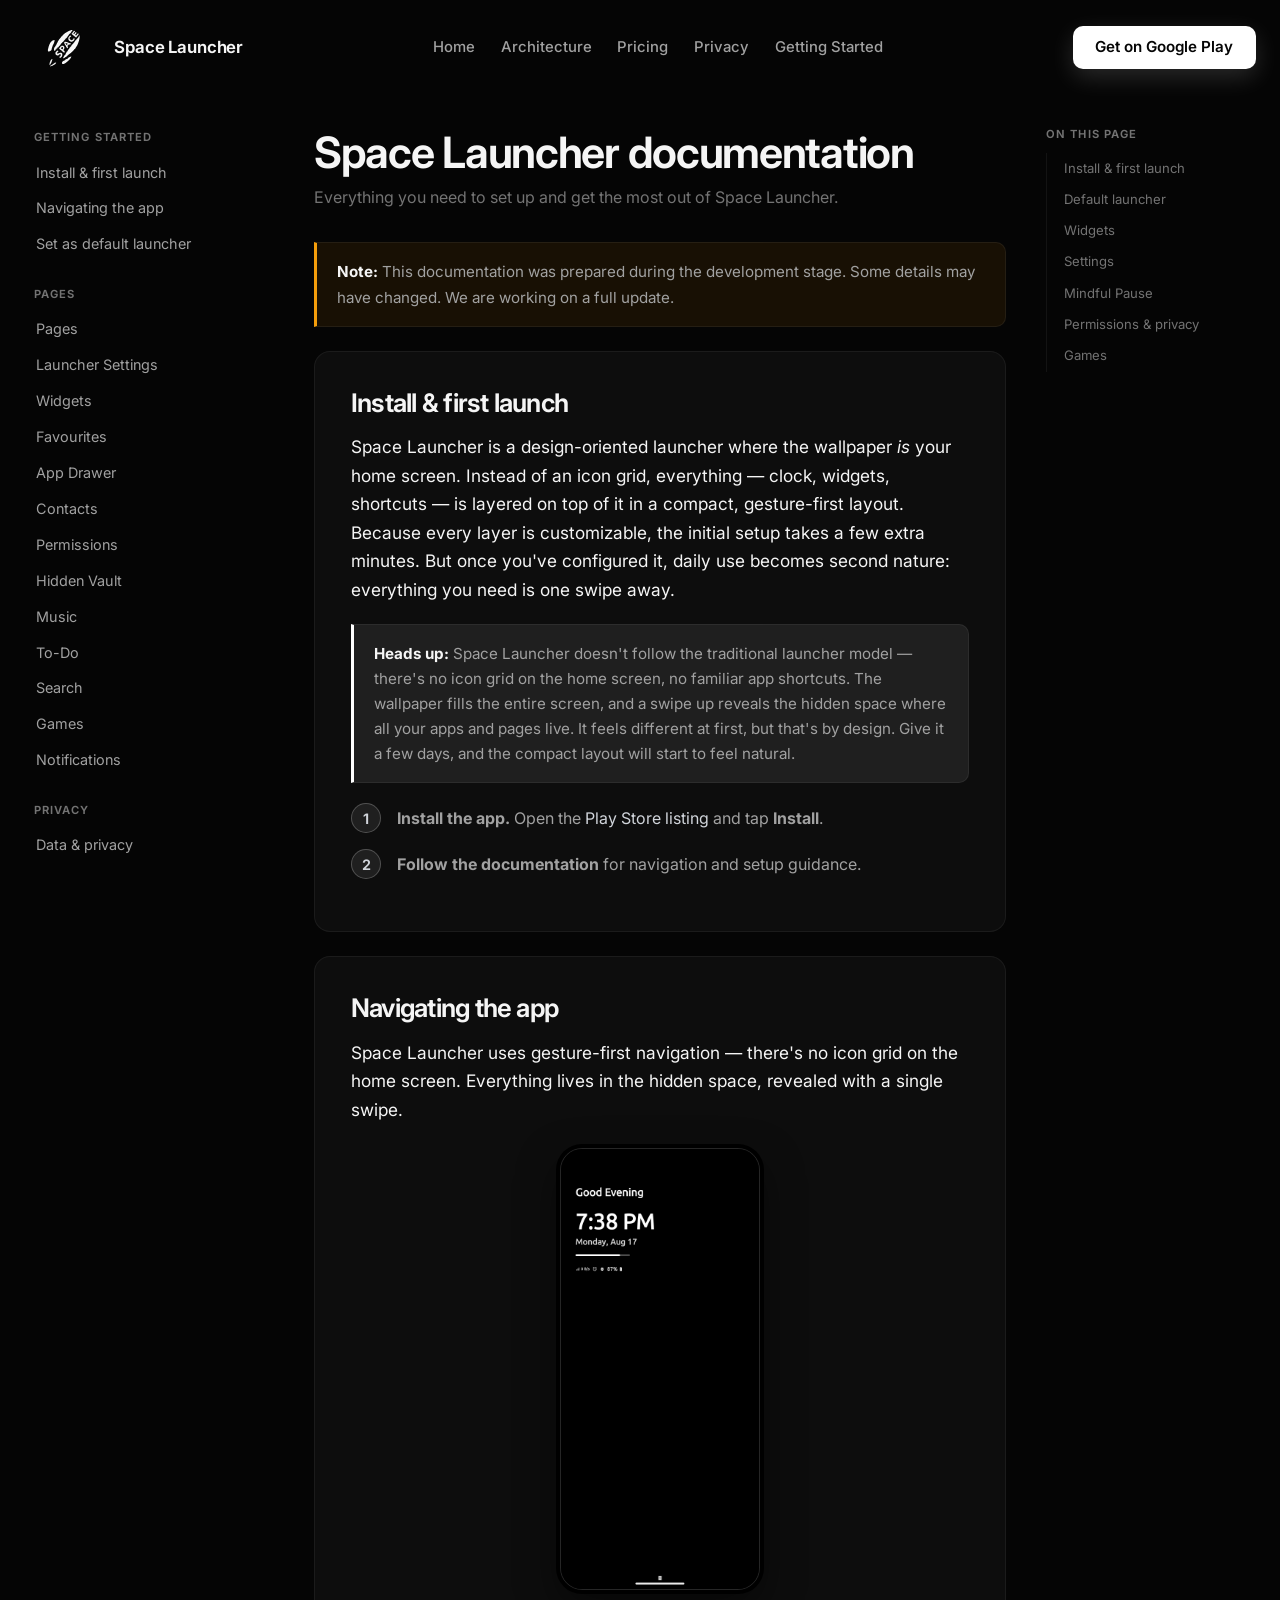
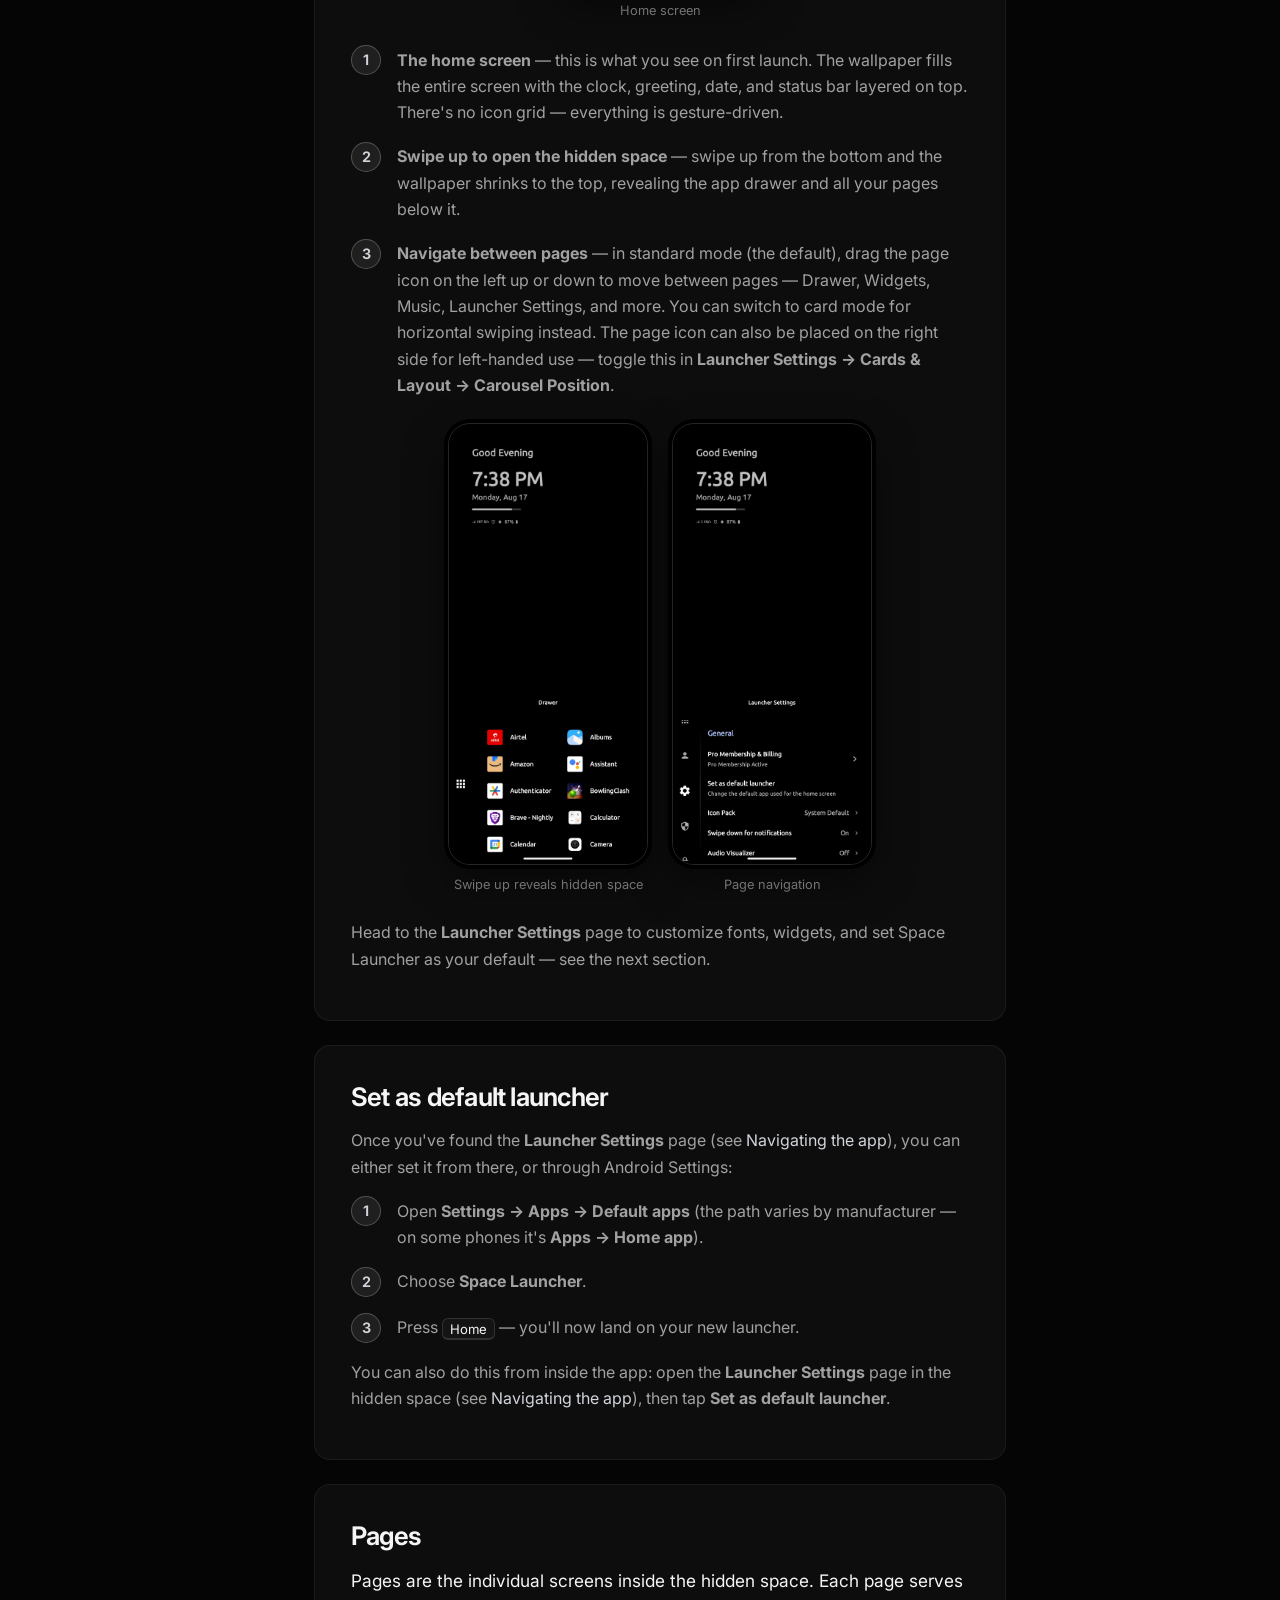
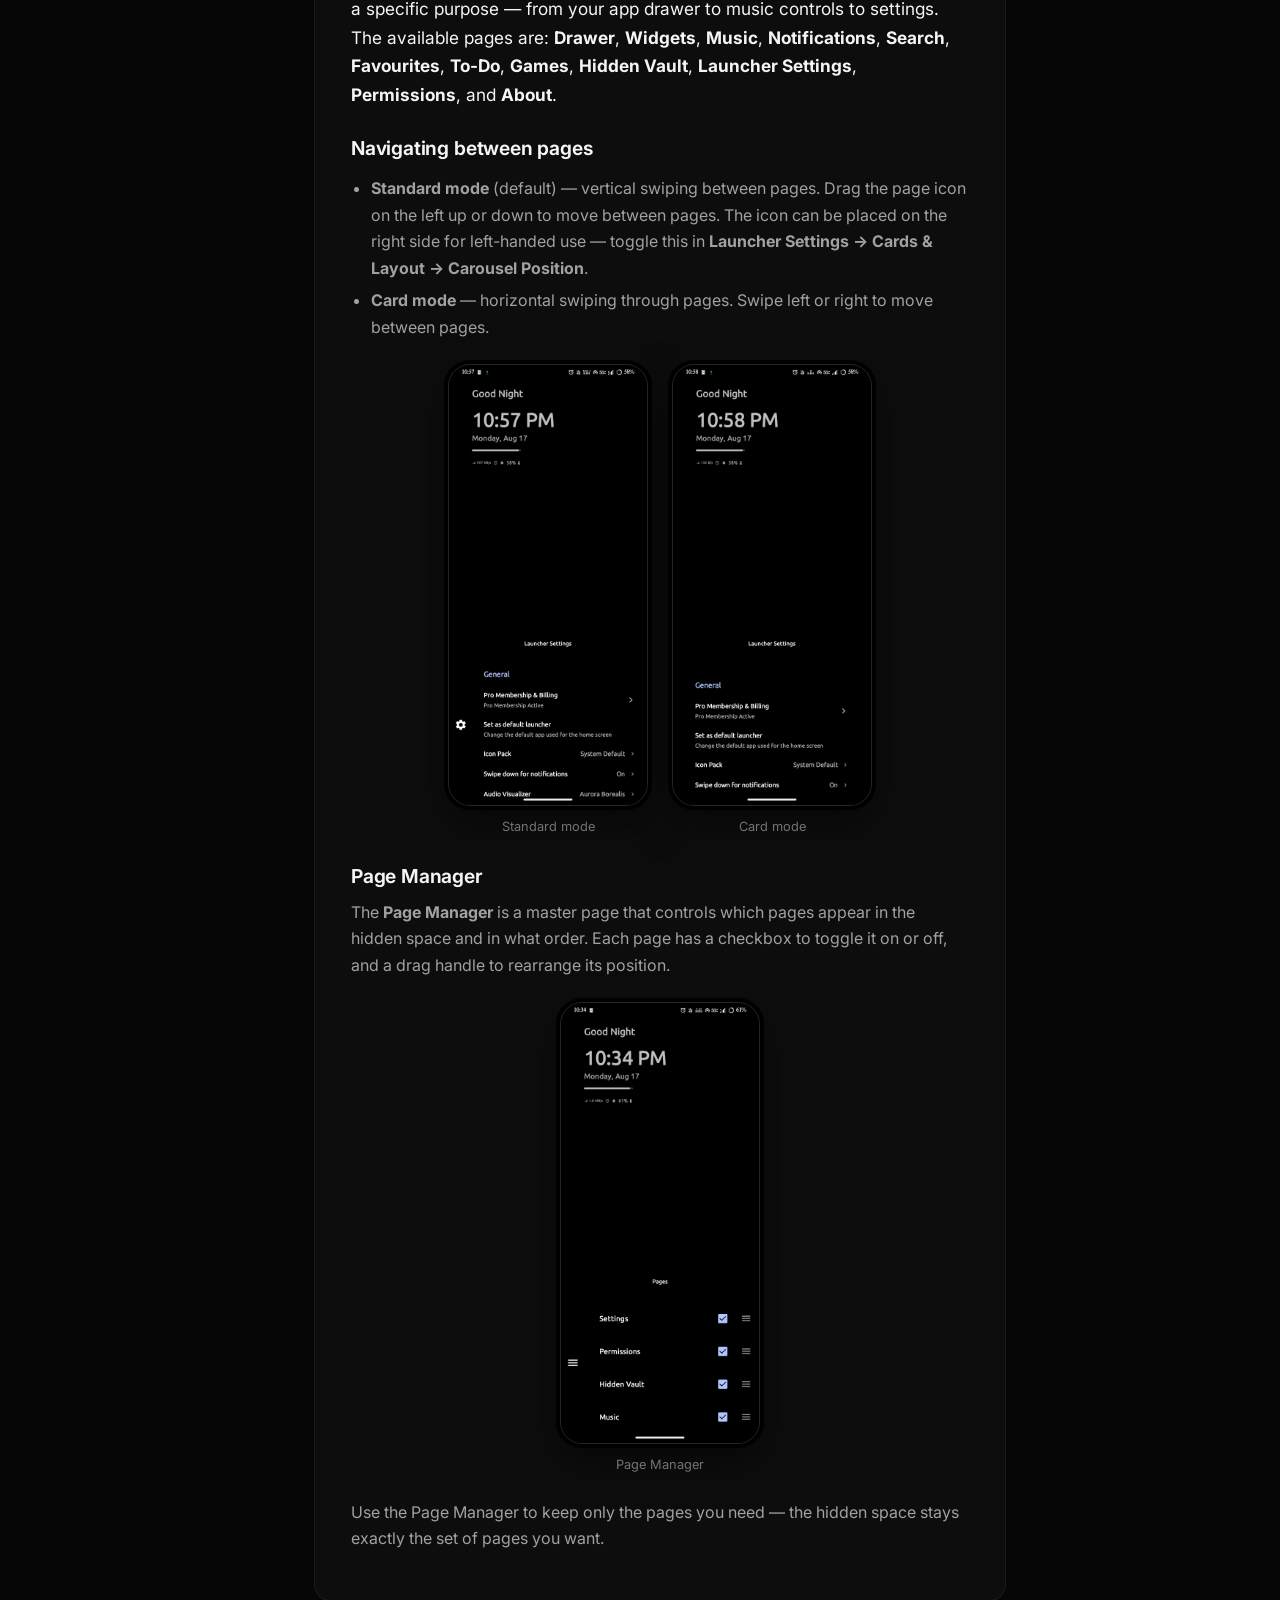
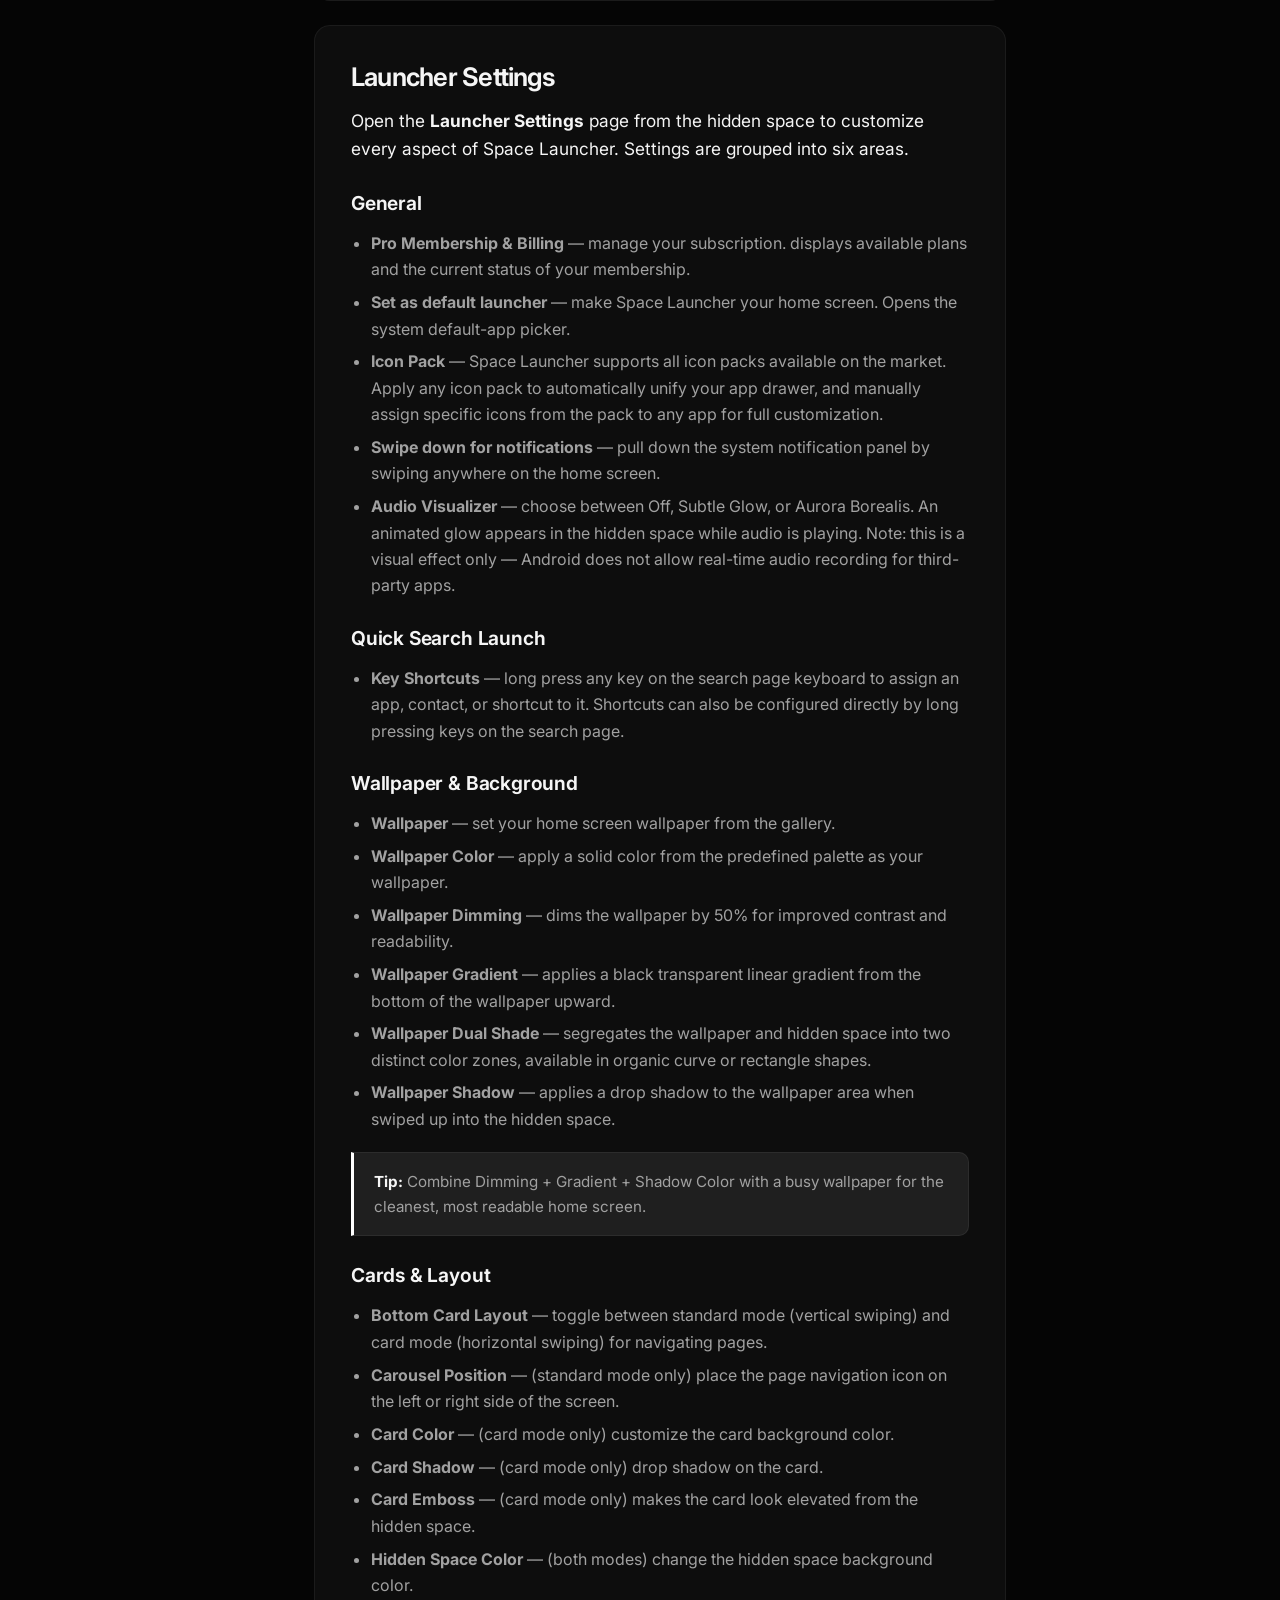
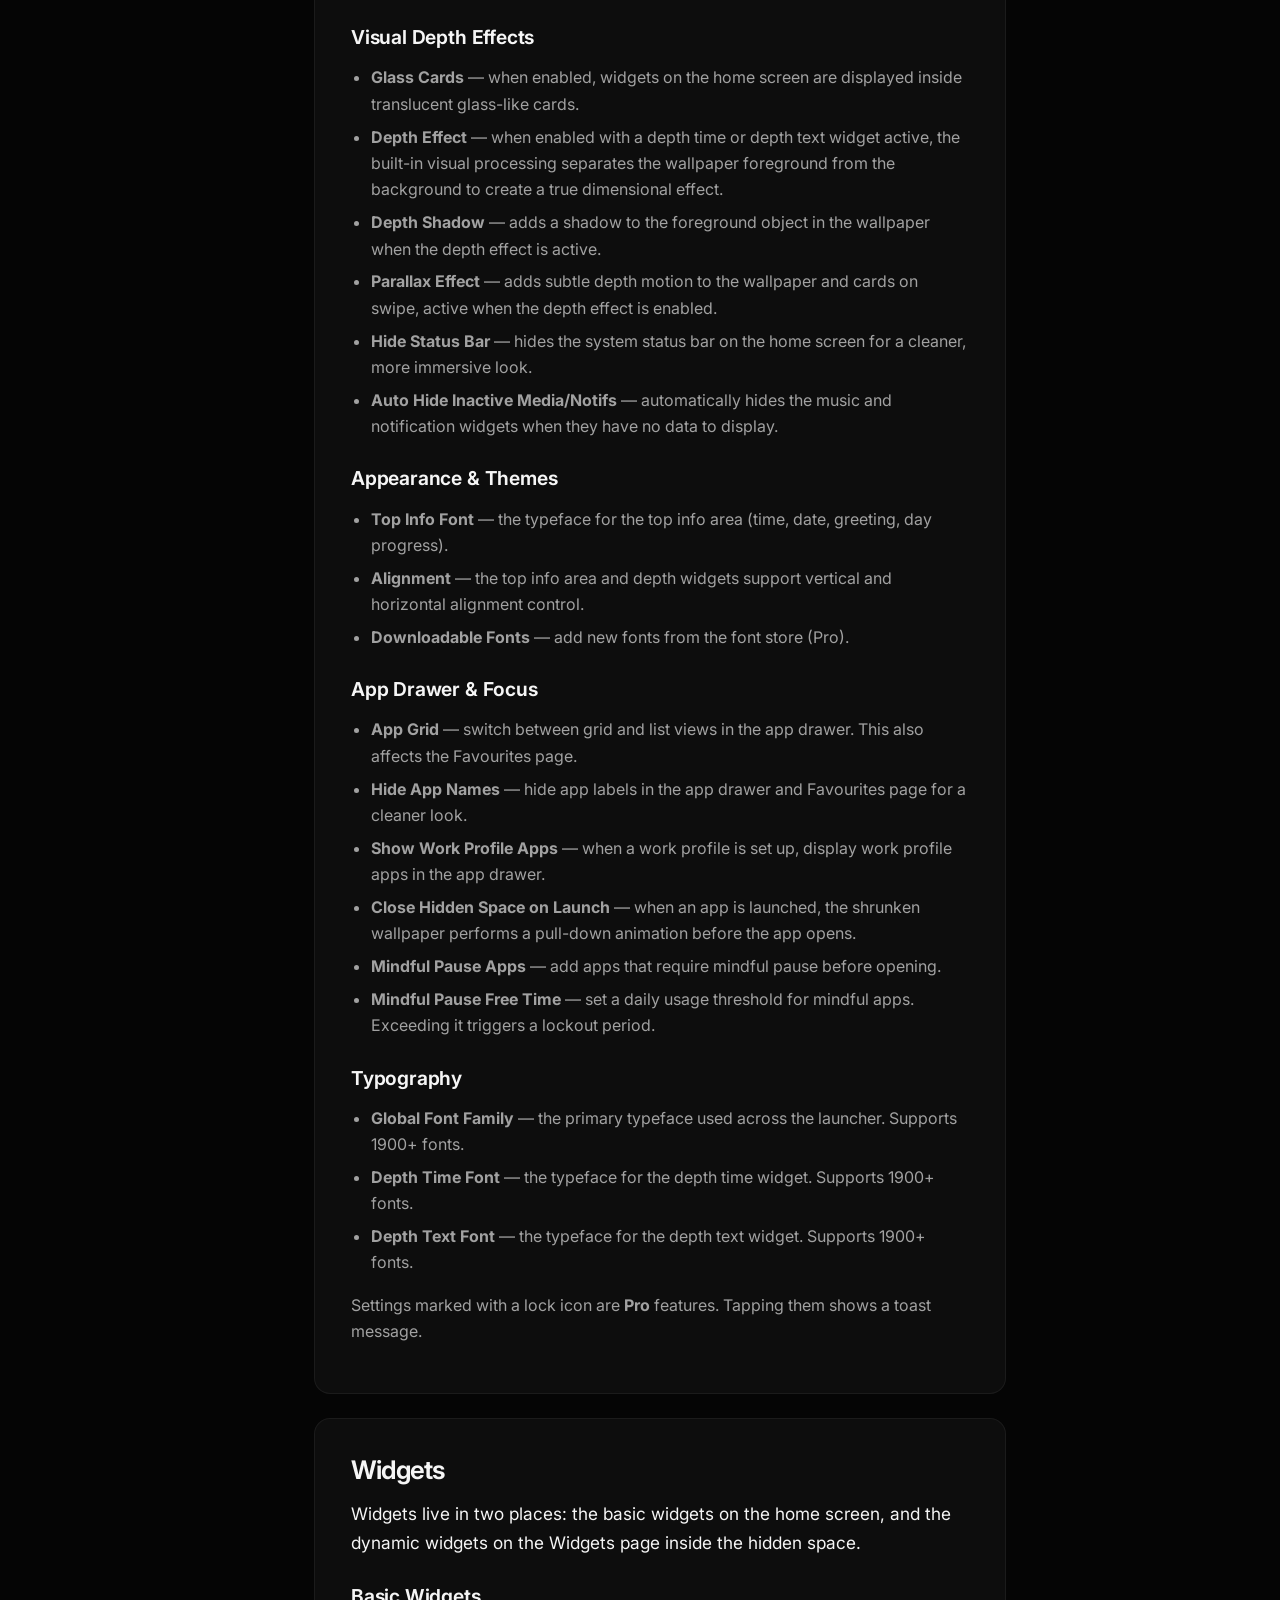
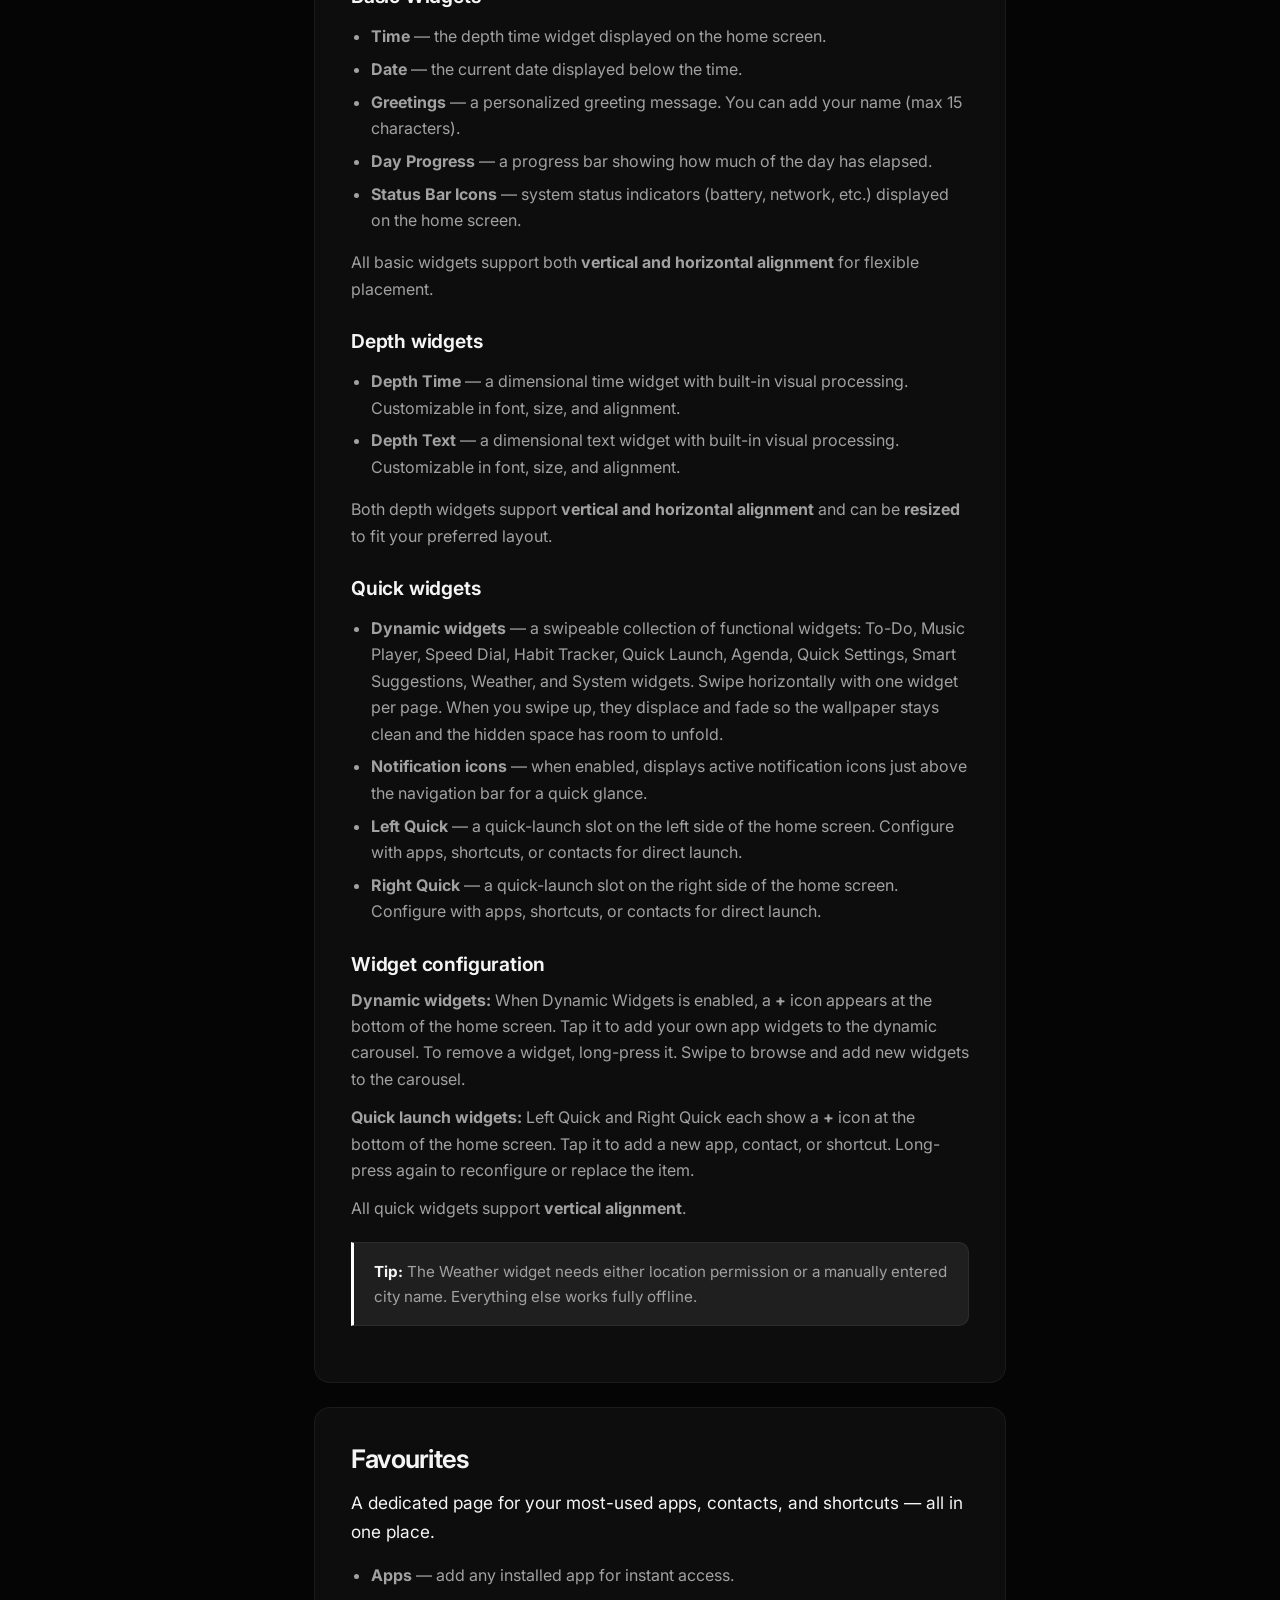
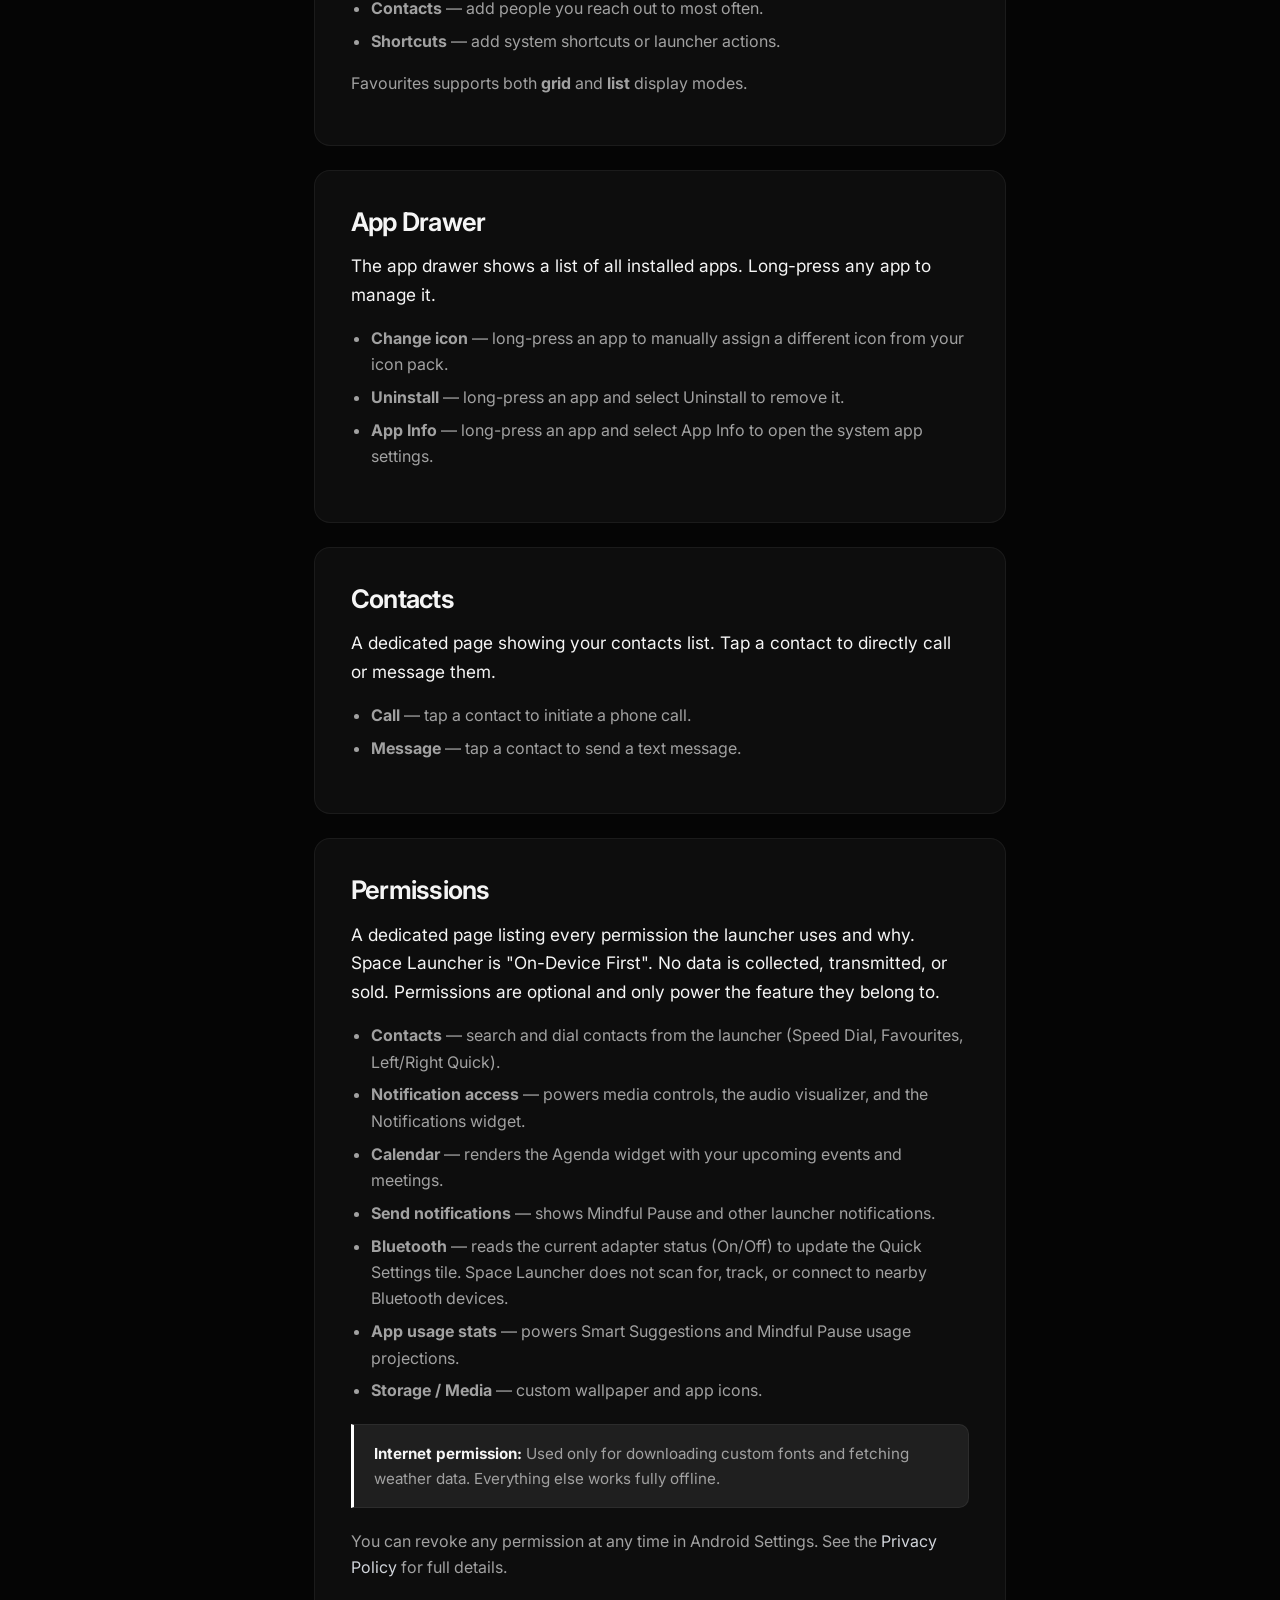
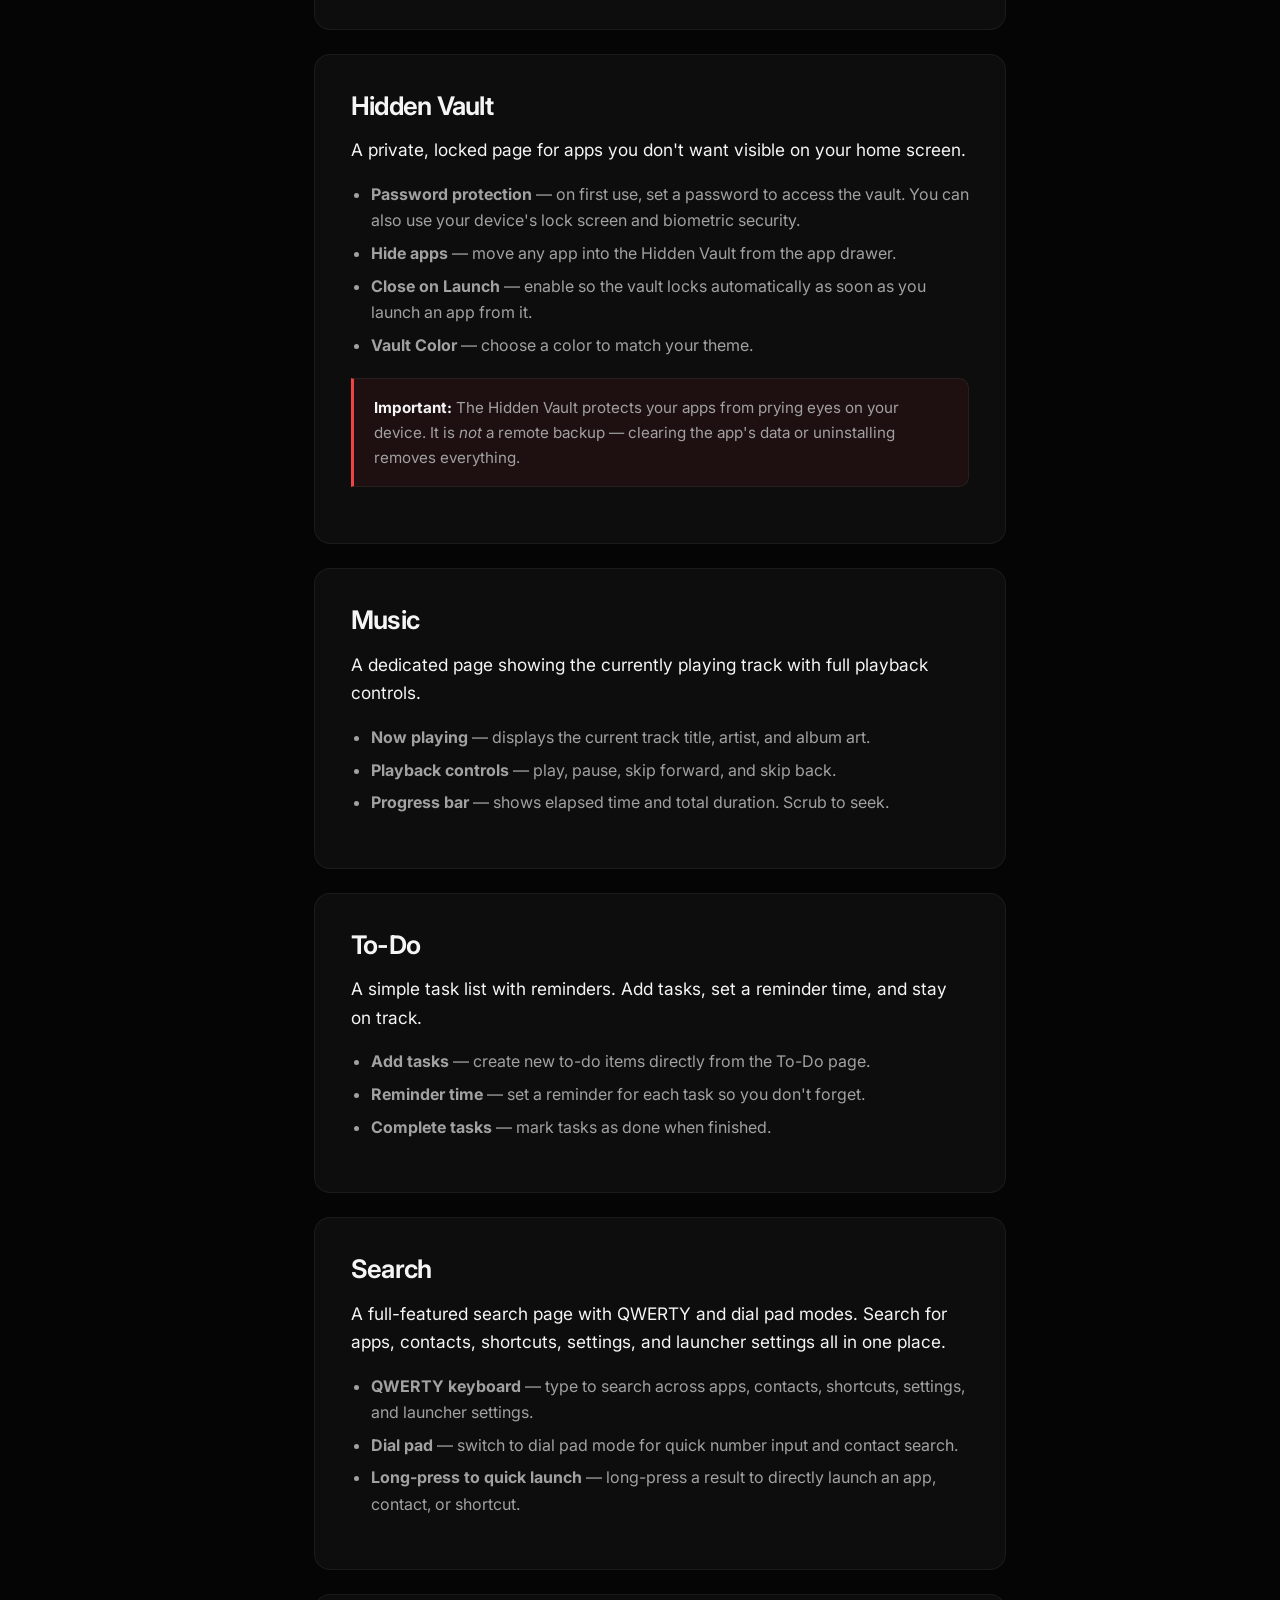
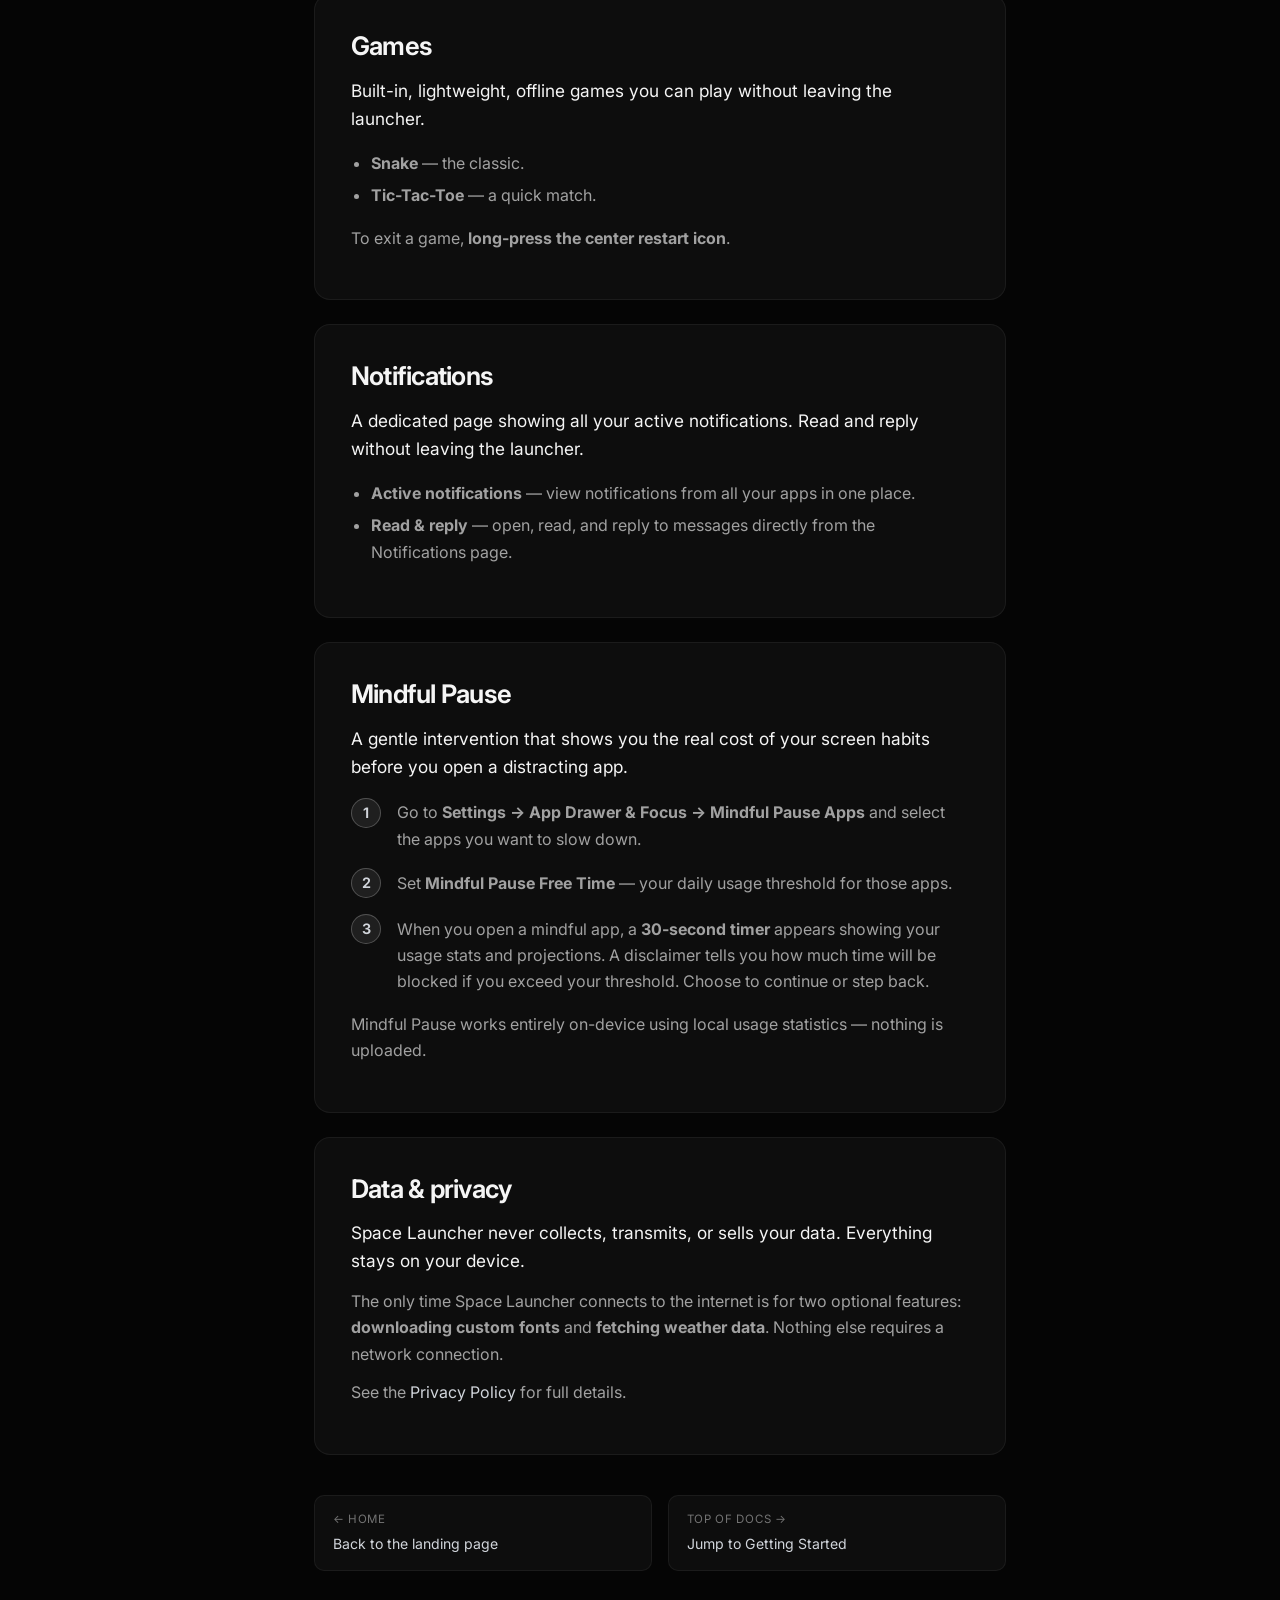
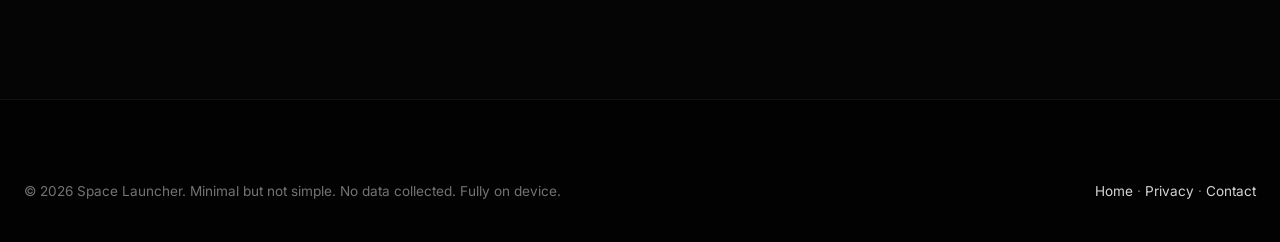
==== commit 203b6438: "docs: add development stage notice to documentation" ====
--- a/docs.html
+++ b/docs.html
@@ -79,6 +79,9 @@
 
             <h1 style="font-size: clamp(2rem,5vw,2.7rem); letter-spacing:-0.03em; margin-bottom:0.4rem;">Space Launcher documentation</h1>
             <p class="muted" style="color:var(--text-3); margin:0 0 2rem;">Everything you need to set up and get the most out of Space Launcher.</p>
+            <div class="callout warn">
+                <p><strong>Note:</strong> This documentation was prepared during the development stage. Some details may have changed. We are working on a full update.</p>
+            </div>
 
             <!-- Getting Started -->
             <section class="doc-card" id="getting-started">
--- a/css/style.css
+++ b/css/style.css
@@ -882,6 +882,7 @@
     .docs-wrap { grid-template-columns: 210px 1fr; }
     .doc-toc { display: none; }
     .gallery-grid { grid-template-columns: repeat(3, 1fr); }
+    .doc-card { padding: 1.75rem; }
 }
 
 @media (max-width: 900px) {
@@ -903,6 +904,14 @@
         backdrop-filter: blur(14px);
     }
 
+    .brand-logo { width: 44px; height: 44px; border-radius: 12px; }
+    .nav-inner { padding: 0 1rem; }
+    .docs-side { display: none; }
+    .doc-card { padding: 1.5rem; }
+    .doc-card > h2:first-child { font-size: 1.3rem; }
+    .hero { padding: calc(var(--nav-h) + 2rem) 0 2rem; }
+    .phone-wrap { max-width: 260px; }
+
     .hero-inner { grid-template-columns: 1fr; gap: 3rem; }
     .feature-row { grid-template-columns: 1fr; gap: 2rem; }
     .feature-row .feature-media { order: -1; }
@@ -913,12 +922,20 @@
     .gallery-grid { grid-template-columns: repeat(2, 1fr); }
     .footer-grid { grid-template-columns: 1fr 1fr; }
     .docs-wrap { grid-template-columns: 1fr; }
-    .docs-side { position: static; max-height: none; overflow: visible; }
     .hero-stats { flex-wrap: wrap; gap: 1.5rem; }
     .arch-panel { padding: 2.5rem 1.25rem 2rem; }
 }
 
 @media (max-width: 560px) {
+    .container { padding: 0 1rem; }
+    .doc-card { padding: 1.25rem; }
+    .doc-shot img { max-width: 140px; }
+    .doc-shot-row { gap: 0.75rem; }
+    .hero-stats { gap: 1rem; }
+    .stat-num { font-size: 1.2rem; }
+    .page-head { padding: calc(var(--nav-h) + 2rem) 0 1rem; }
+    .cta-box { padding: 3rem 1.25rem; }
+    .doc-prevnext { flex-direction: column; }
     .gallery-grid { grid-template-columns: repeat(2, 1fr); gap: 0.75rem; }
     .footer-grid { grid-template-columns: 1fr; }
     .section { padding: 4rem 0; }
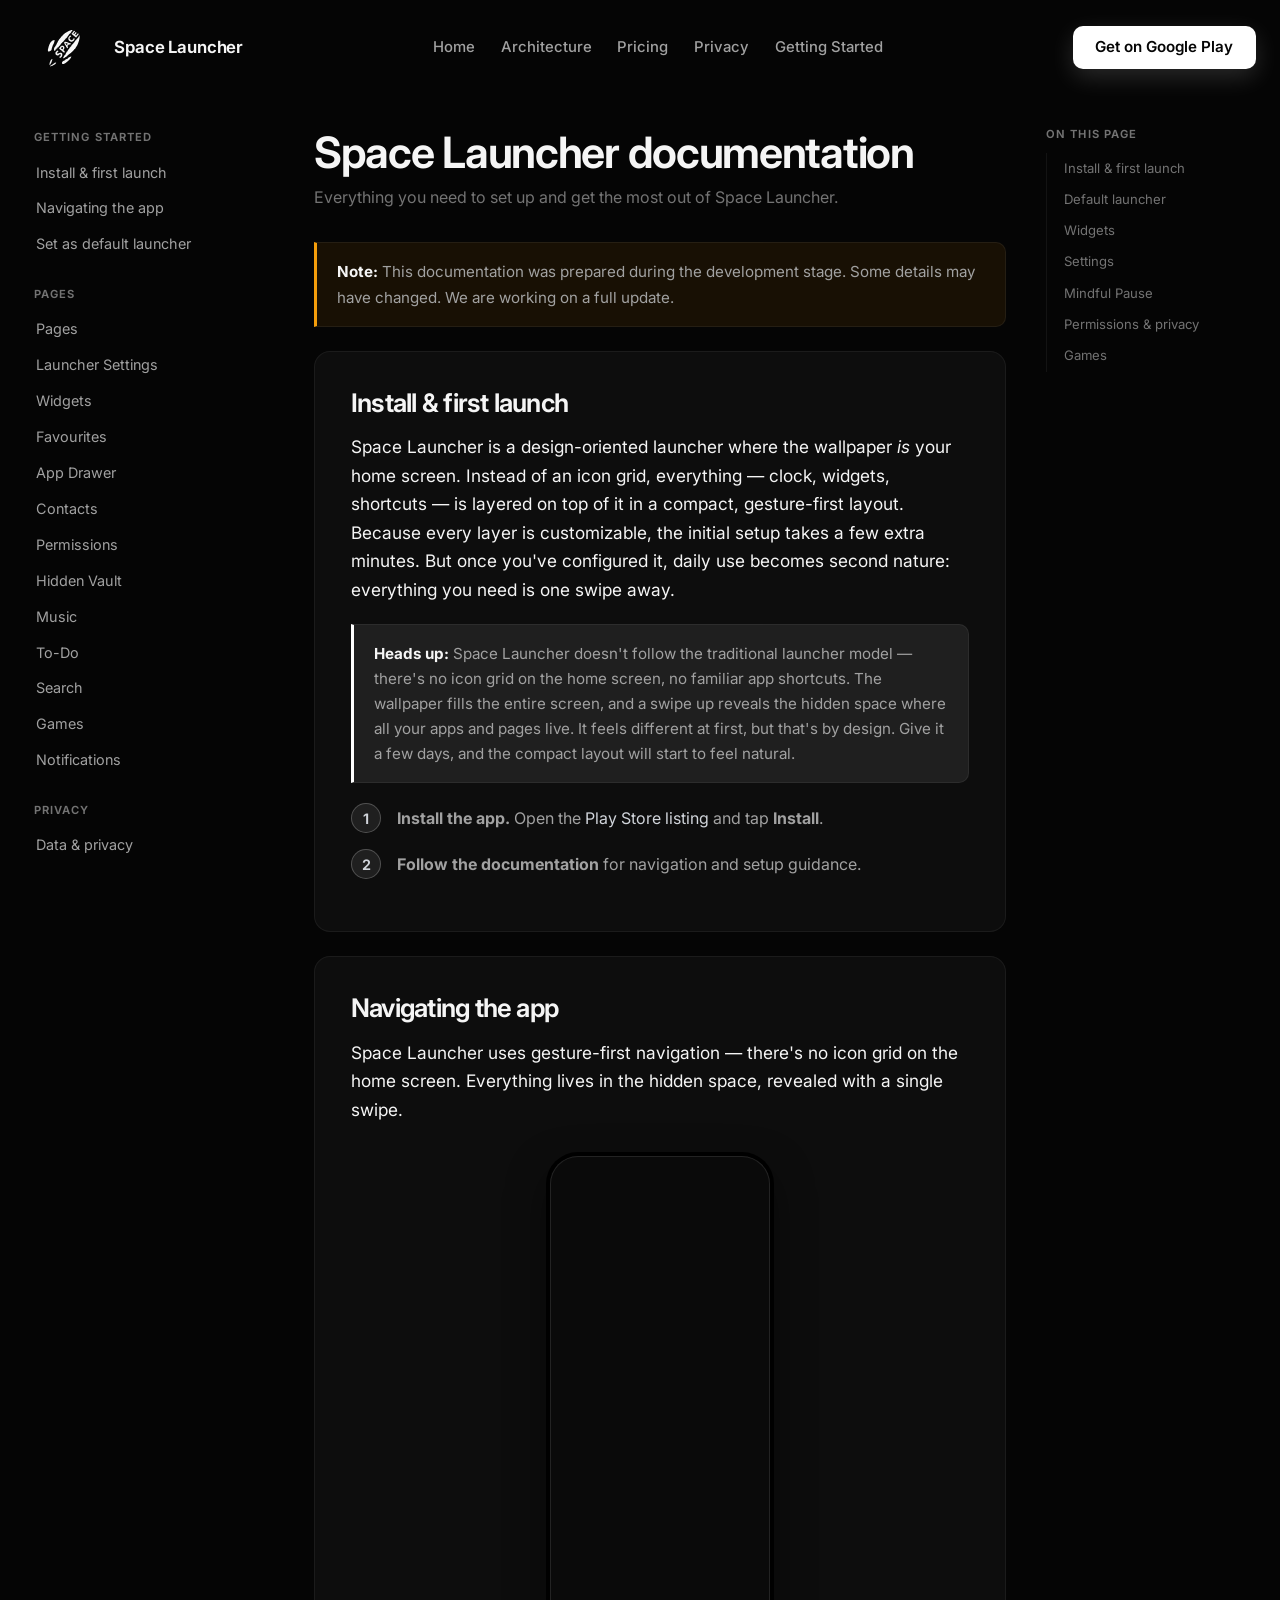
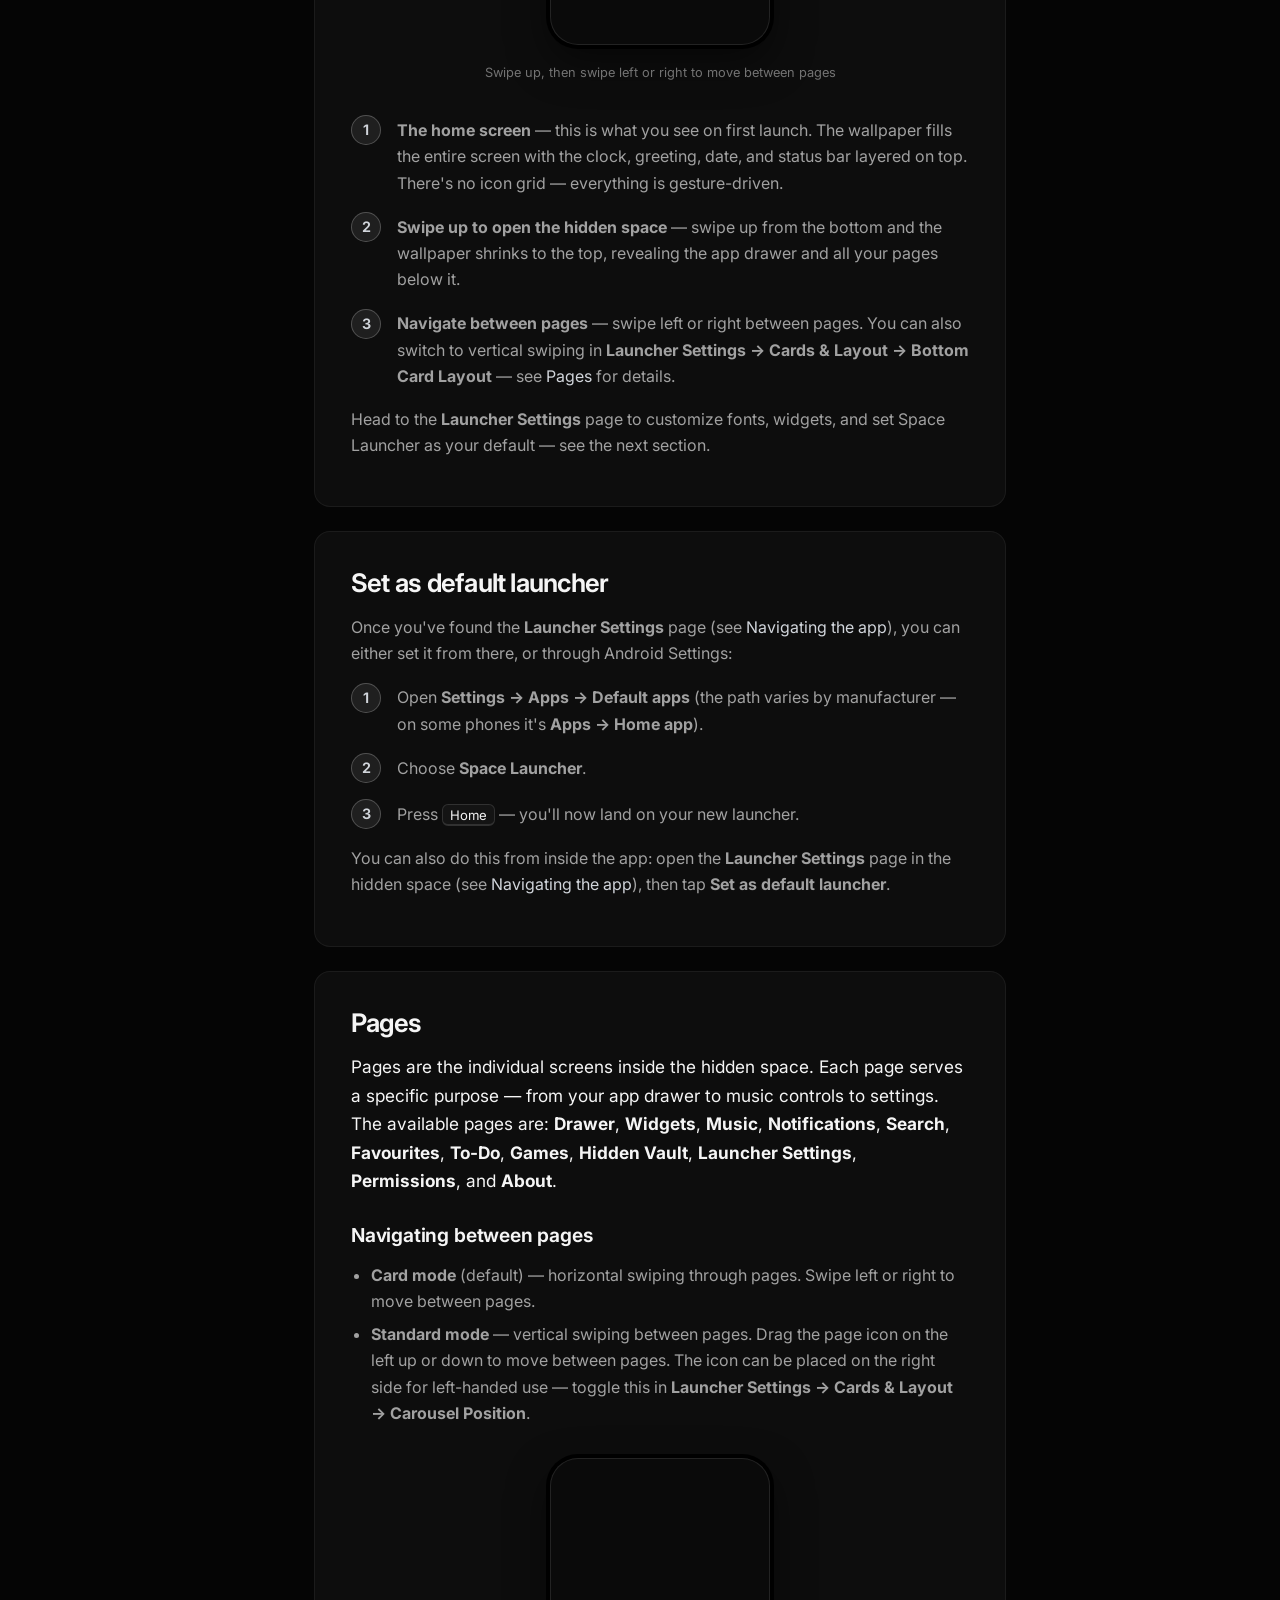
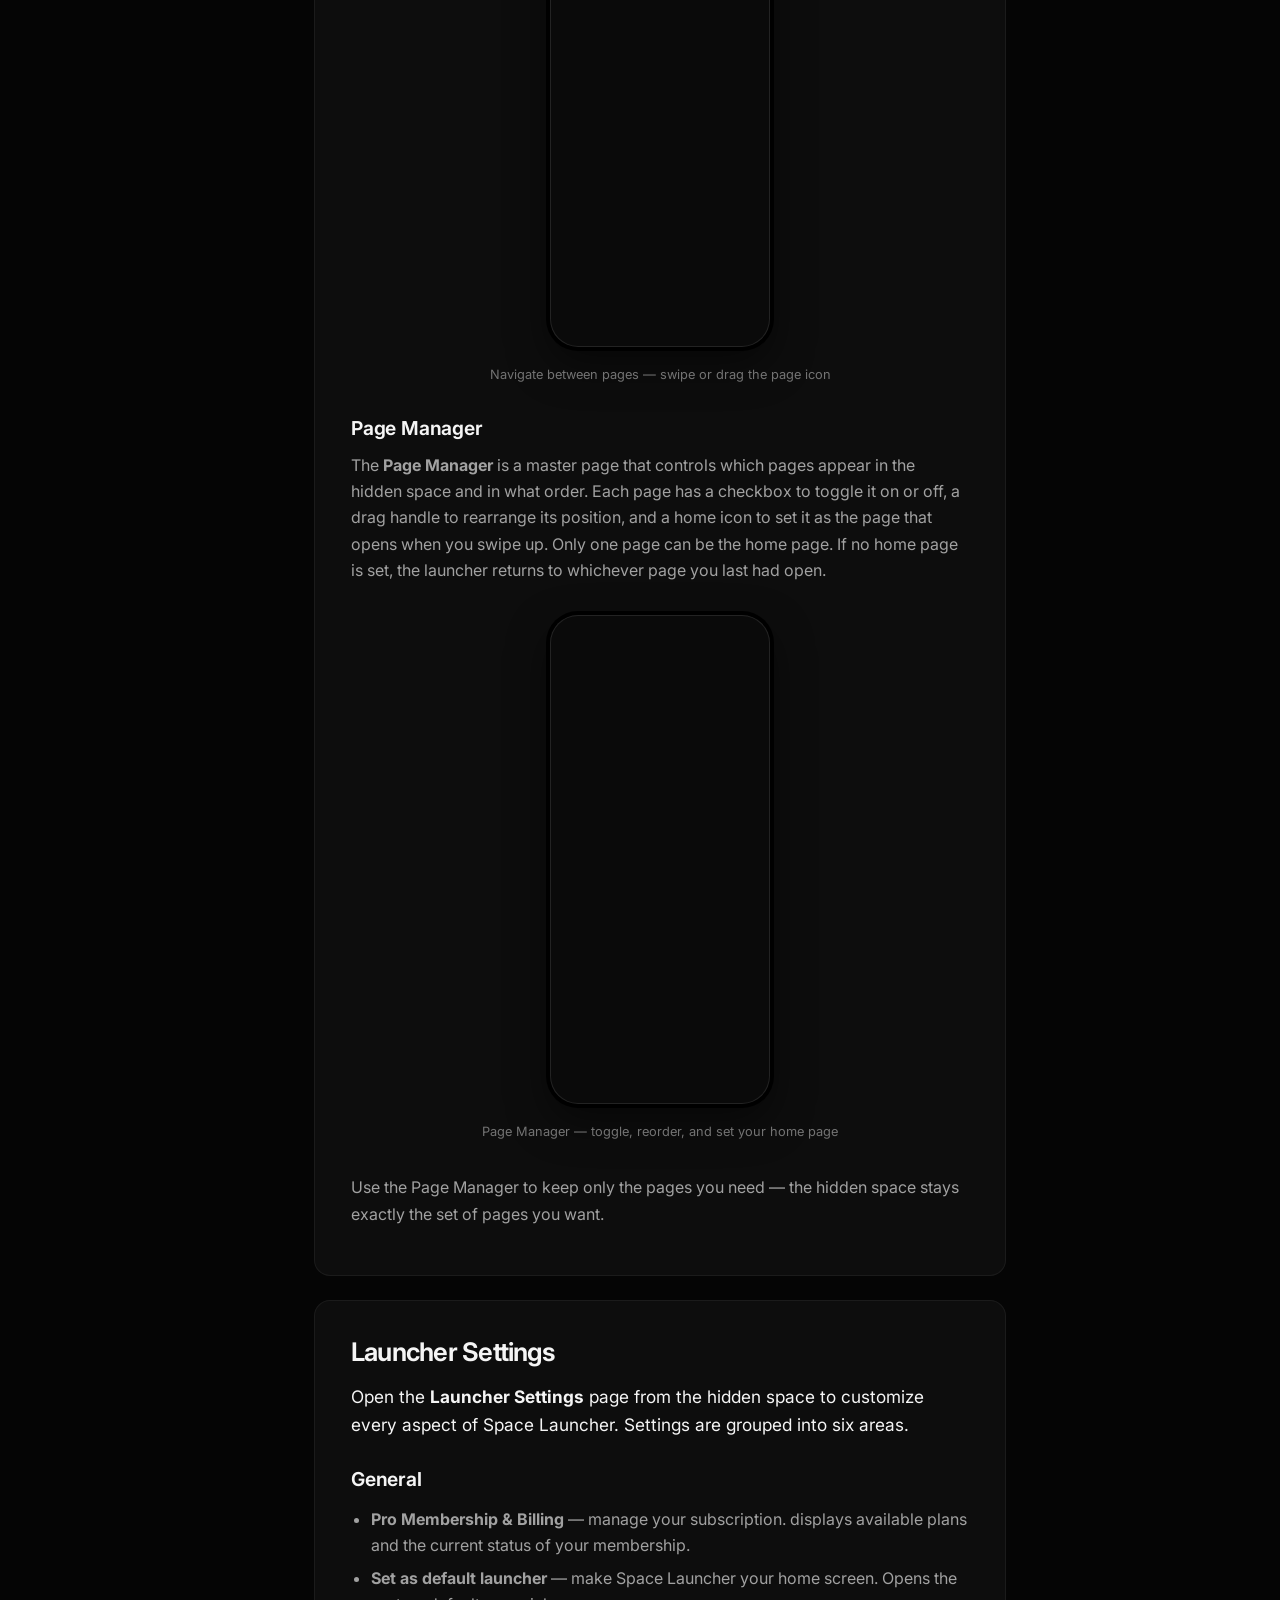
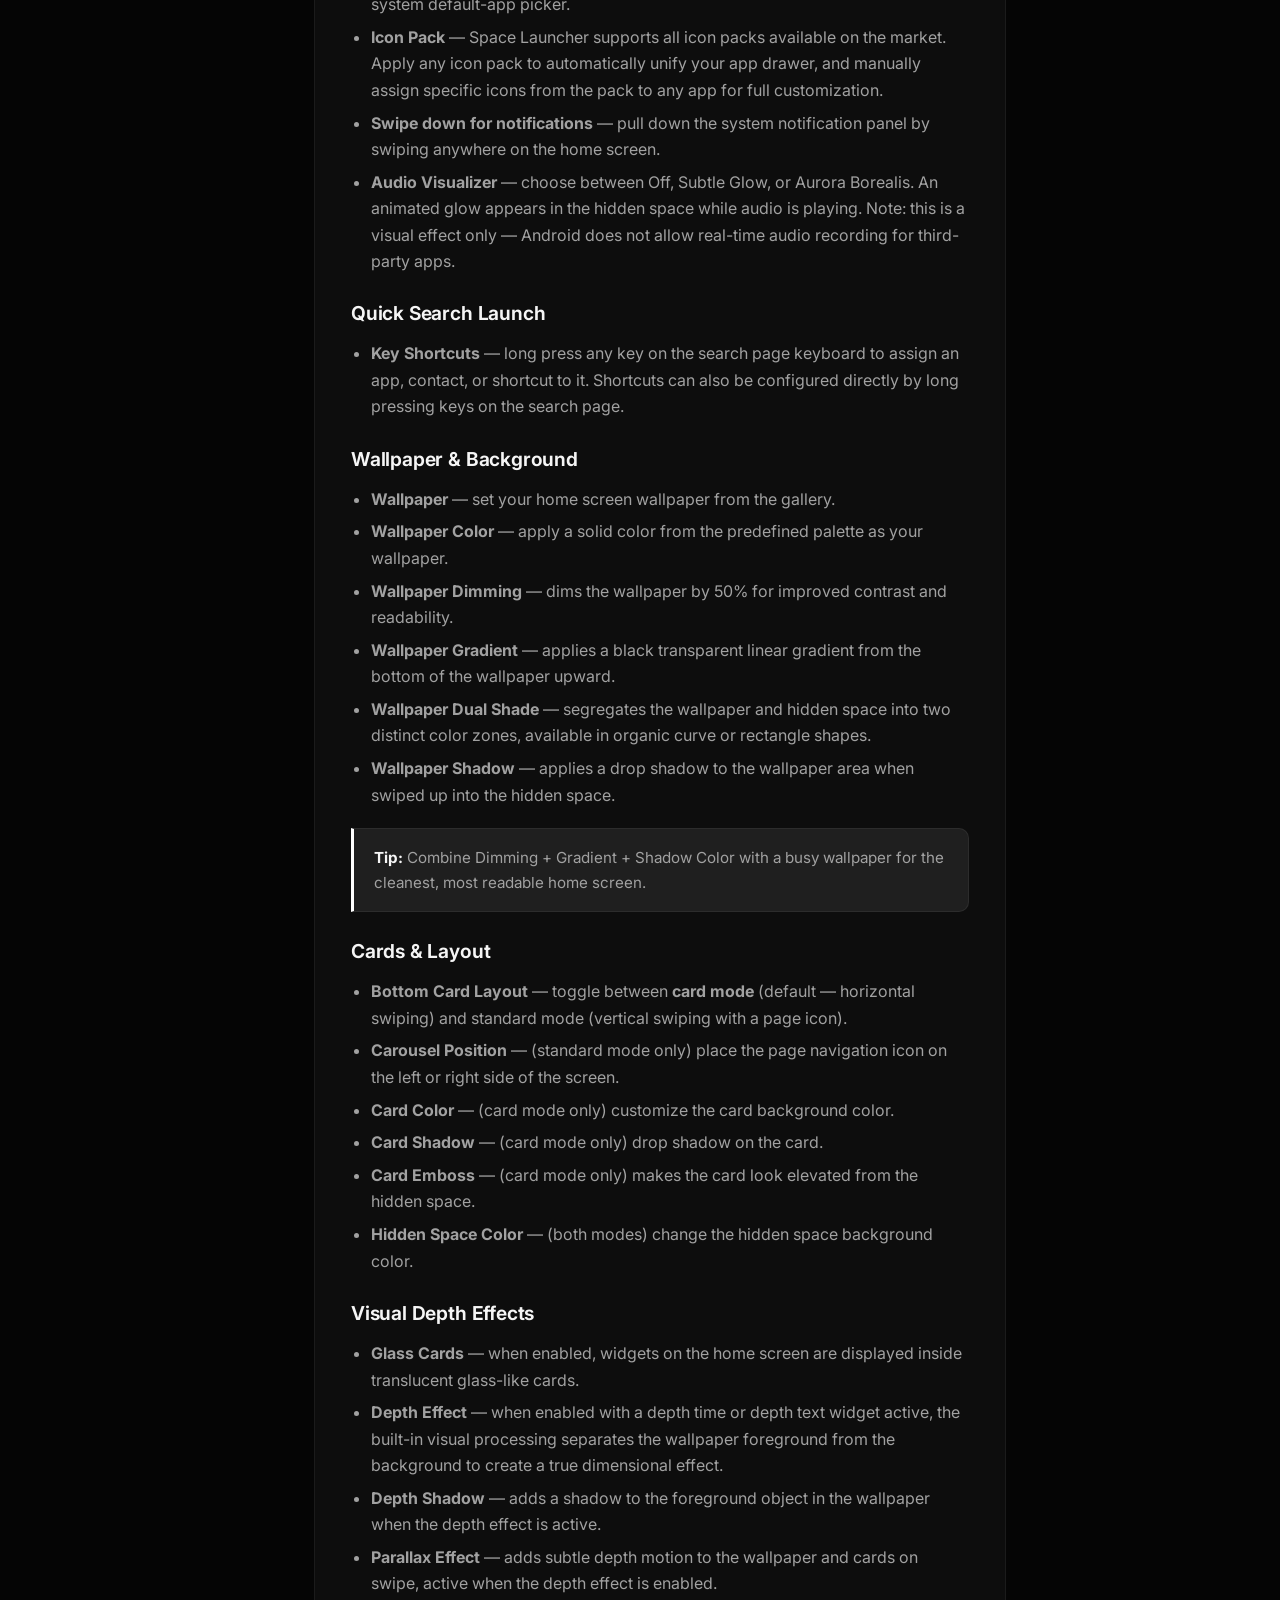
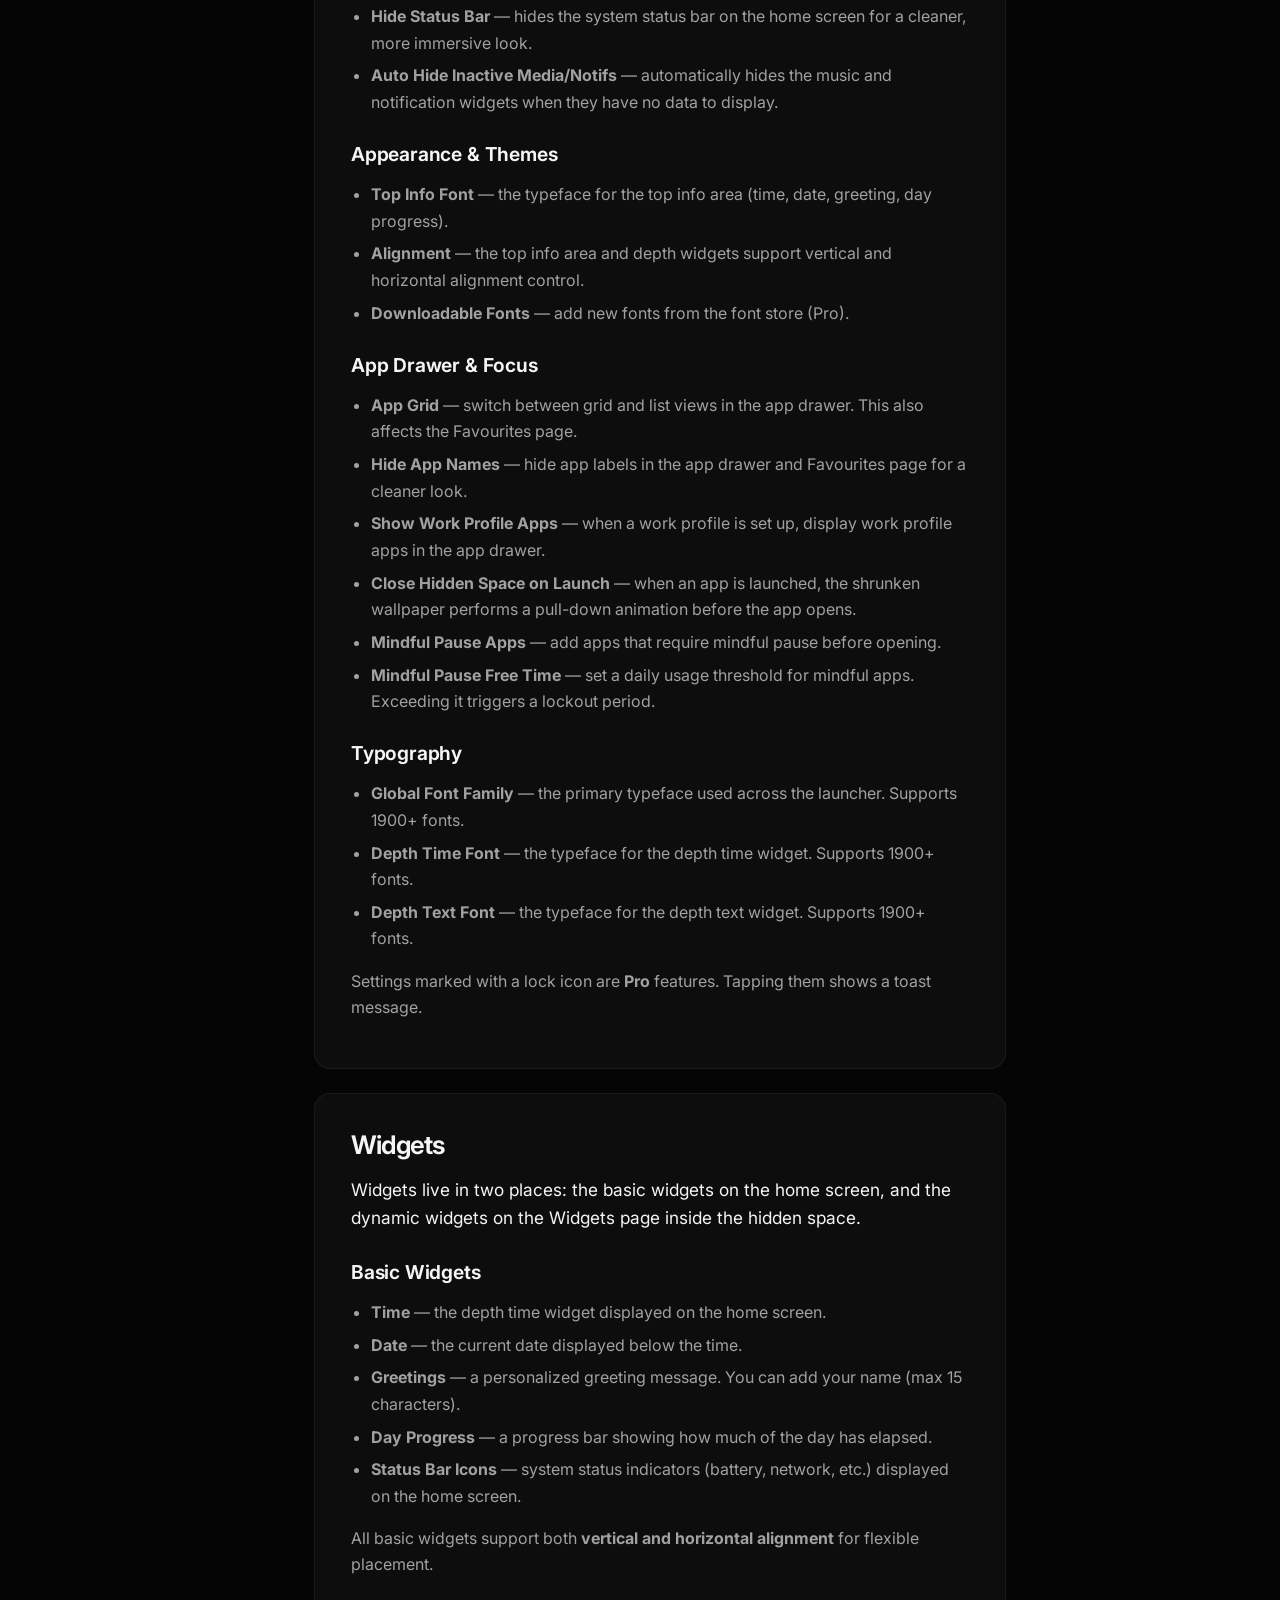
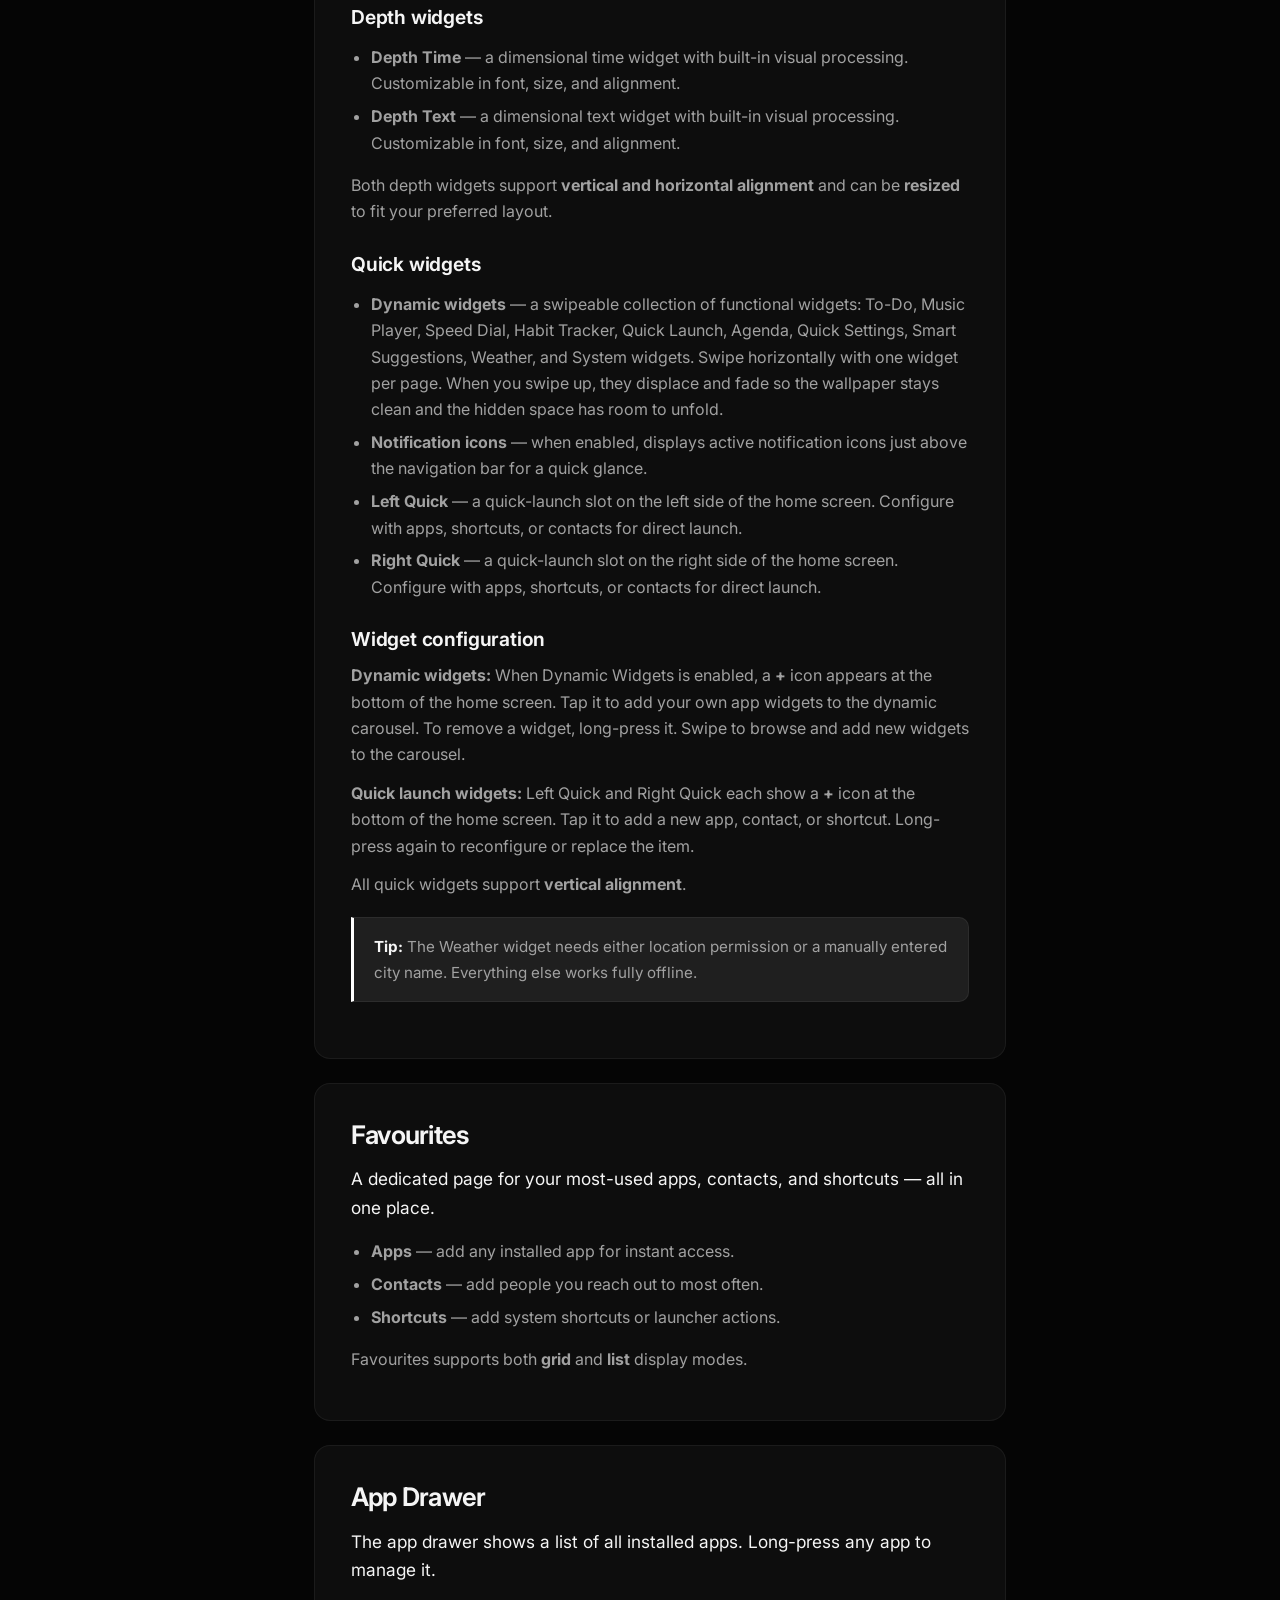
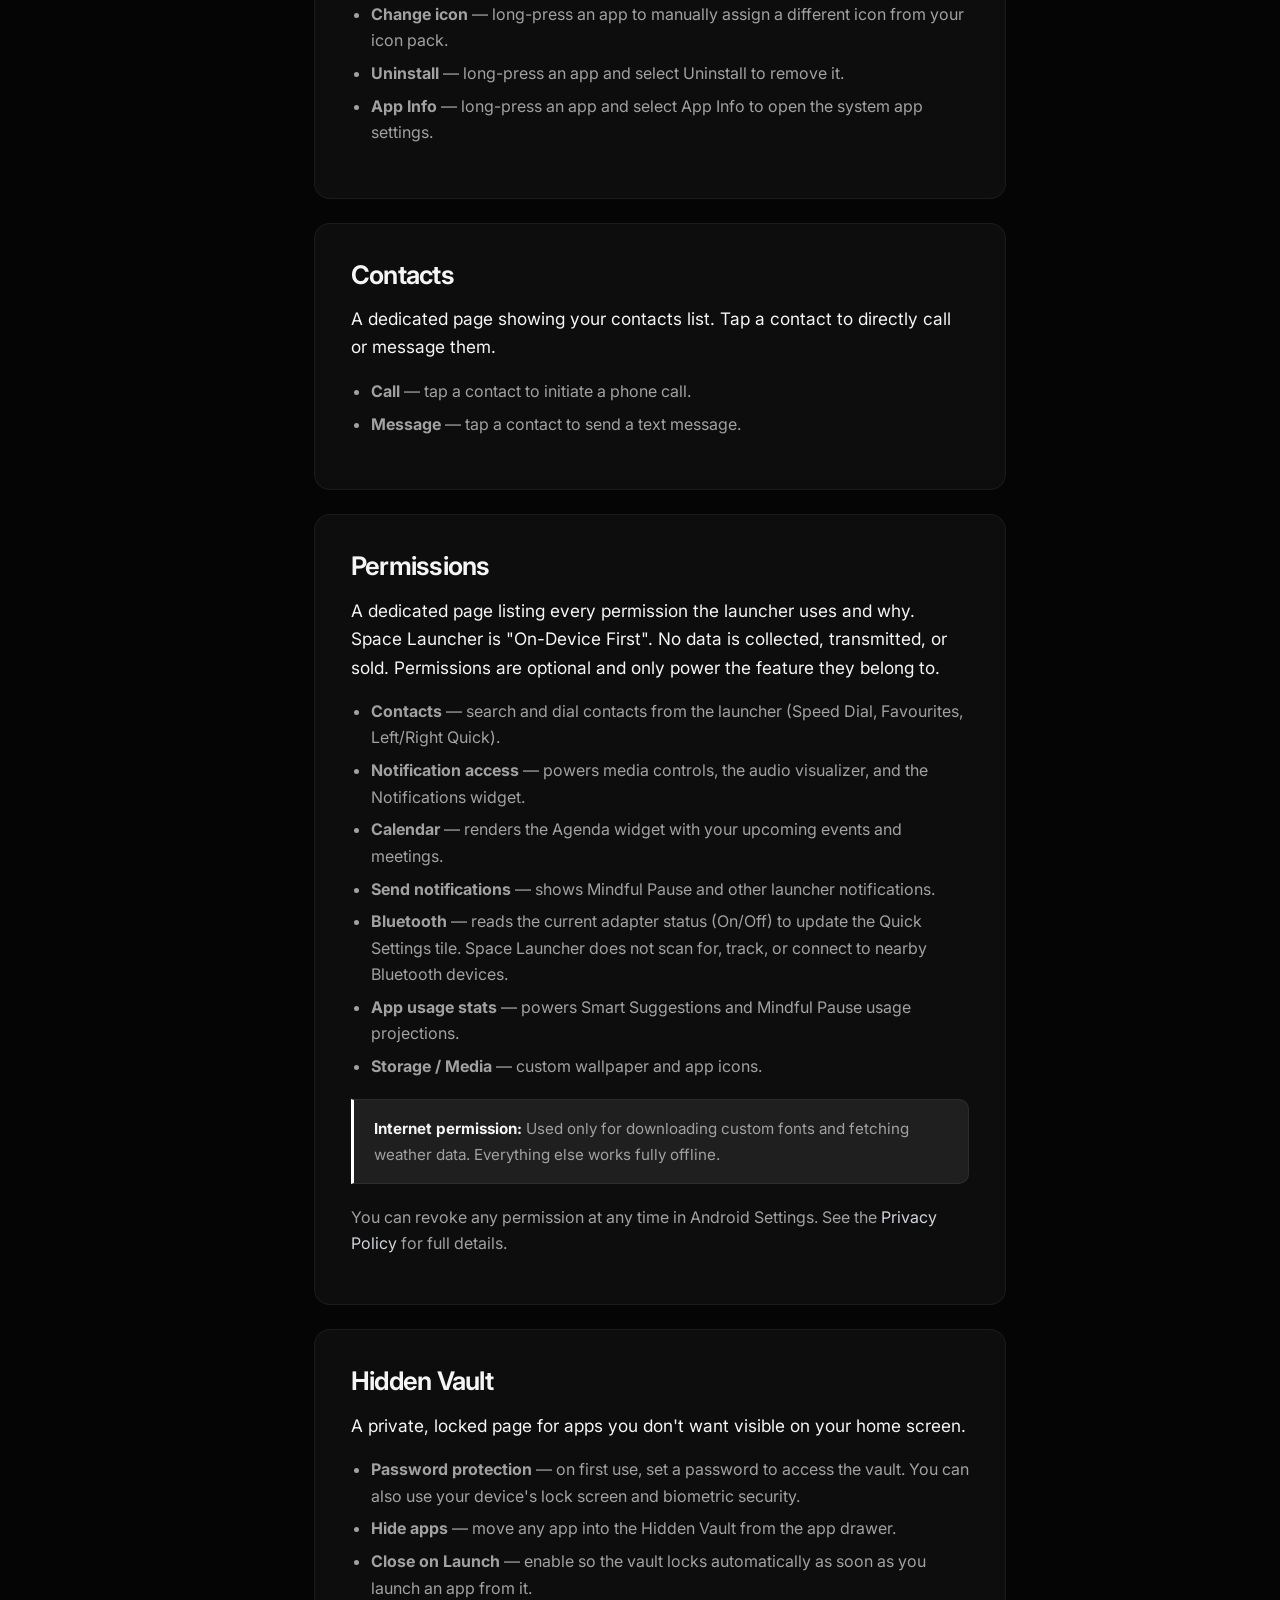
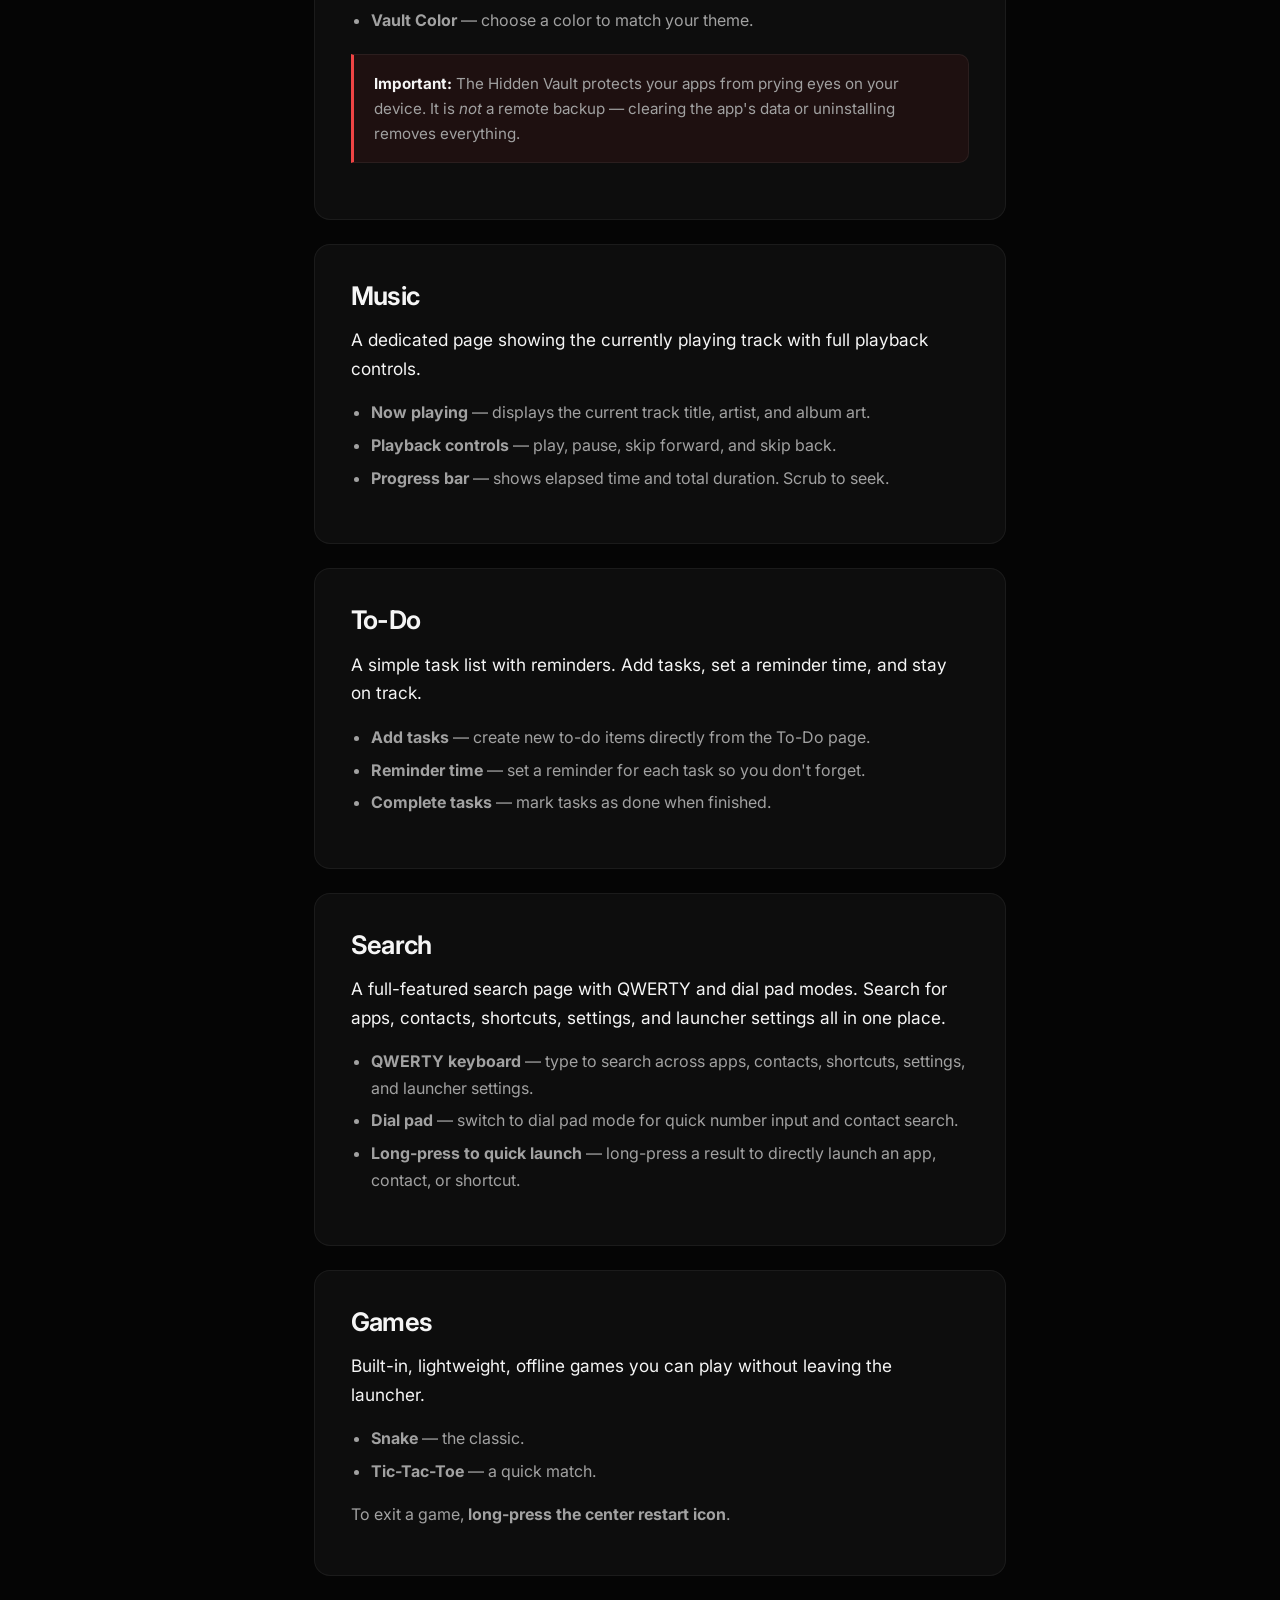
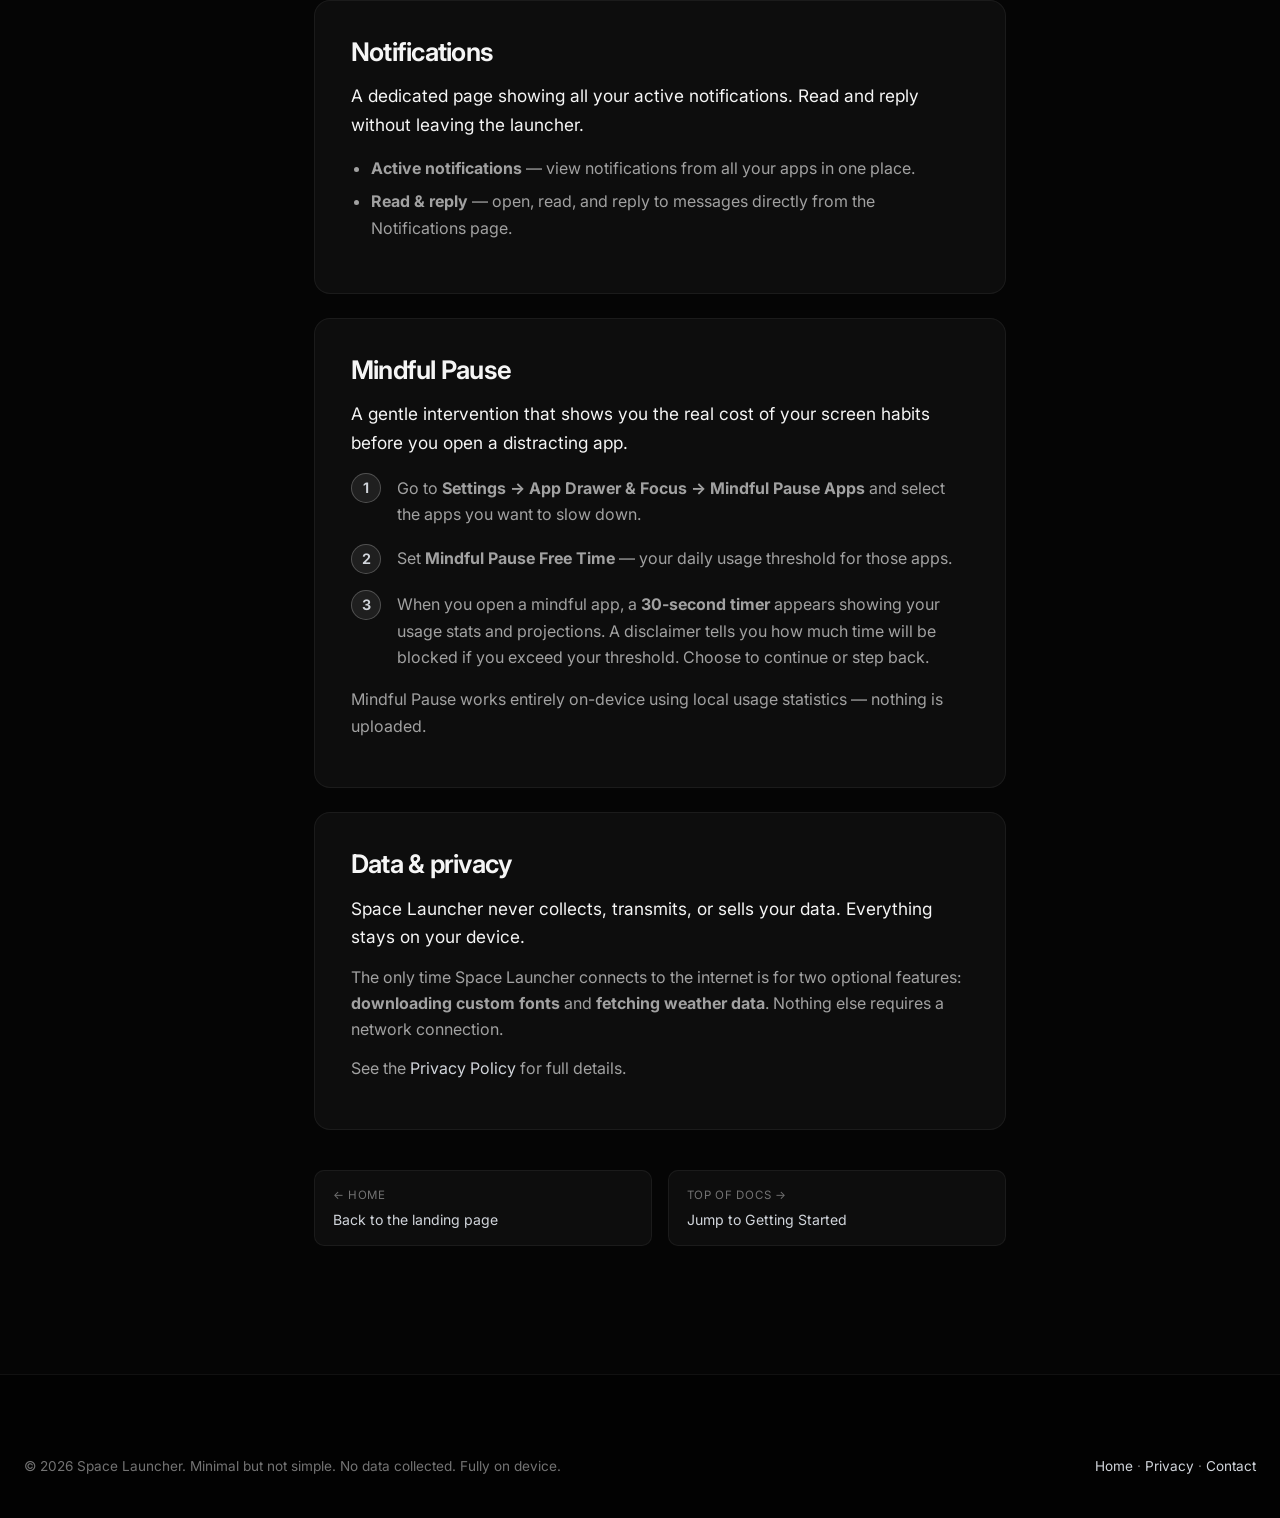
==== commit 4f57060e: "docs: replace screenshots with looping video in phone frame, fix card mode default - Navigation sect" ====
--- a/docs.html
+++ b/docs.html
@@ -108,11 +108,11 @@
             <section class="doc-card" id="navigation">
                 <h2>Navigating the app</h2>
                 <p class="lead">Space Launcher uses gesture-first navigation — there's no icon grid on the home screen. Everything lives in the hidden space, revealed with a single swipe.</p>
-                <div class="doc-shot-row">
-                    <div class="doc-shot">
-                        <img src="Resources/Fullspace/Docs/home_full.jpg" alt="Home screen on first launch">
-                        <span>Home screen</span>
+                <div class="doc-phone-wrap">
+                    <div class="doc-phone">
+                        <video src="Resources/nav.mp4" autoplay muted loop playsinline></video>
                     </div>
+                    <span>Swipe up, then swipe left or right to move between pages</span>
                 </div>
                 <div class="doc-step">
                     <div class="doc-step-num">1</div>
@@ -124,17 +124,7 @@
                 </div>
                 <div class="doc-step">
                     <div class="doc-step-num">3</div>
-                    <div><p><strong>Navigate between pages</strong> — in standard mode (the default), drag the page icon on the left up or down to move between pages — Drawer, Widgets, Music, Launcher Settings, and more. You can switch to card mode for horizontal swiping instead. The page icon can also be placed on the right side for left-handed use — toggle this in <strong>Launcher Settings → Cards &amp; Layout → Carousel Position</strong>.</p></div>
-                </div>
-                <div class="doc-shot-row">
-                    <div class="doc-shot">
-                        <img src="Resources/Fullspace/Docs/home_shrink.jpg" alt="Hidden space revealed after swipe up">
-                        <span>Swipe up reveals hidden space</span>
-                    </div>
-                    <div class="doc-shot">
-                        <img src="Resources/Fullspace/Docs/navi_hiddef.jpg" alt="Page navigation in the hidden space">
-                        <span>Page navigation</span>
-                    </div>
+                    <div><p><strong>Navigate between pages</strong> — swipe left or right between pages. You can also switch to vertical swiping in <strong>Launcher Settings → Cards &amp; Layout → Bottom Card Layout</strong> — see <a href="#pages">Pages</a> for details.</p></div>
                 </div>
                 <p>Head to the <strong>Launcher Settings</strong> page to customize fonts, widgets, and set Space Launcher as your default — see the next section.</p>
             </section>
@@ -164,26 +154,22 @@
                 <p class="lead">Pages are the individual screens inside the hidden space. Each page serves a specific purpose — from your app drawer to music controls to settings. The available pages are: <strong>Drawer</strong>, <strong>Widgets</strong>, <strong>Music</strong>, <strong>Notifications</strong>, <strong>Search</strong>, <strong>Favourites</strong>, <strong>To-Do</strong>, <strong>Games</strong>, <strong>Hidden Vault</strong>, <strong>Launcher Settings</strong>, <strong>Permissions</strong>, and <strong>About</strong>.</p>
                 <h3>Navigating between pages</h3>
                 <ul>
-                    <li><strong>Standard mode</strong> (default) — vertical swiping between pages. Drag the page icon on the left up or down to move between pages. The icon can be placed on the right side for left-handed use — toggle this in <strong>Launcher Settings → Cards &amp; Layout → Carousel Position</strong>.</li>
-                    <li><strong>Card mode</strong> — horizontal swiping through pages. Swipe left or right to move between pages.</li>
-                </ul>
-                <div class="doc-shot-row">
-                    <div class="doc-shot">
-                        <img src="Resources/Fullspace/Docs/Launchsets.jpg" alt="Standard mode — page icon on the left">
-                        <span>Standard mode</span>
+                    <li><strong>Card mode</strong> (default) — horizontal swiping through pages. Swipe left or right to move between pages.</li>
+                    <li><strong>Standard mode</strong> — vertical swiping between pages. Drag the page icon on the left up or down to move between pages. The icon can be placed on the right side for left-handed use — toggle this in <strong>Launcher Settings → Cards &amp; Layout → Carousel Position</strong>.</li>
+                </ul>
+                <div class="doc-phone-wrap">
+                    <div class="doc-phone">
+                        <video src="Resources/nav.mp4" autoplay muted loop playsinline></video>
                     </div>
-                    <div class="doc-shot">
-                        <img src="Resources/Fullspace/Docs/launchsetc.jpg" alt="Card mode — no page icon, horizontal swiping">
-                        <span>Card mode</span>
+                    <span>Navigate between pages — swipe or drag the page icon</span>
+                </div>
+                <h3>Page Manager</h3>
+                <p>The <strong>Page Manager</strong> is a master page that controls which pages appear in the hidden space and in what order. Each page has a checkbox to toggle it on or off, a drag handle to rearrange its position, and a home icon to set it as the page that opens when you swipe up. Only one page can be the home page. If no home page is set, the launcher returns to whichever page you last had open.</p>
+                <div class="doc-phone-wrap">
+                    <div class="doc-phone">
+                        <video src="Resources/pagemanager.mp4" autoplay muted loop playsinline></video>
                     </div>
-                </div>
-                <h3>Page Manager</h3>
-                <p>The <strong>Page Manager</strong> is a master page that controls which pages appear in the hidden space and in what order. Each page has a checkbox to toggle it on or off, and a drag handle to rearrange its position.</p>
-                <div class="doc-shot-row">
-                    <div class="doc-shot">
-                        <img src="Resources/Fullspace/Docs/pagemanager.jpg" alt="Page Manager">
-                        <span>Page Manager</span>
-                    </div>
+                    <span>Page Manager — toggle, reorder, and set your home page</span>
                 </div>
                 <p>Use the Page Manager to keep only the pages you need — the hidden space stays exactly the set of pages you want.</p>
             </section>
@@ -218,7 +204,7 @@
                 </div>
                 <h3>Cards &amp; Layout</h3>
                 <ul>
-                    <li><strong>Bottom Card Layout</strong> — toggle between standard mode (vertical swiping) and card mode (horizontal swiping) for navigating pages.</li>
+                    <li><strong>Bottom Card Layout</strong> — toggle between <strong>card mode</strong> (default — horizontal swiping) and standard mode (vertical swiping with a page icon).</li>
                     <li><strong>Carousel Position</strong> — (standard mode only) place the page navigation icon on the left or right side of the screen.</li>
                     <li><strong>Card Color</strong> — (card mode only) customize the card background color.</li>
                     <li><strong>Card Shadow</strong> — (card mode only) drop shadow on the card.</li>
--- a/css/style.css
+++ b/css/style.css
@@ -773,6 +773,20 @@
 .doc-shot img { max-width: 200px; border-radius: 22px; border: 1px solid rgba(255, 255, 255, 0.1); box-shadow: 0 0 0 4px #000, 0 16px 40px rgba(0, 0, 0, 0.5); }
 .doc-shot span { display: block; margin-top: 0.6rem; font-size: 0.8rem; color: var(--text-3); }
 
+.doc-phone-wrap { text-align: center; margin: 2rem 0; }
+.doc-phone {
+    display: inline-block;
+    aspect-ratio: 9 / 20;
+    max-width: 220px;
+    border-radius: 28px;
+    overflow: hidden;
+    background: #0a0a0a;
+    border: 1px solid rgba(255, 255, 255, 0.1);
+    box-shadow: 0 0 0 4px #000, 0 16px 40px rgba(0, 0, 0, 0.5);
+}
+.doc-phone video { width: 100%; height: 100%; object-fit: cover; display: block; }
+.doc-phone-wrap > span { display: block; margin-top: 0.6rem; font-size: 0.8rem; color: var(--text-3); }
+
 .callout {
     border: 1px solid var(--border);
     border-left: 3px solid var(--accent);
@@ -931,6 +945,7 @@
     .doc-card { padding: 1.25rem; }
     .doc-shot img { max-width: 140px; }
     .doc-shot-row { gap: 0.75rem; }
+    .doc-phone { max-width: 160px; }
     .hero-stats { gap: 1rem; }
     .stat-num { font-size: 1.2rem; }
     .page-head { padding: calc(var(--nav-h) + 2rem) 0 1rem; }
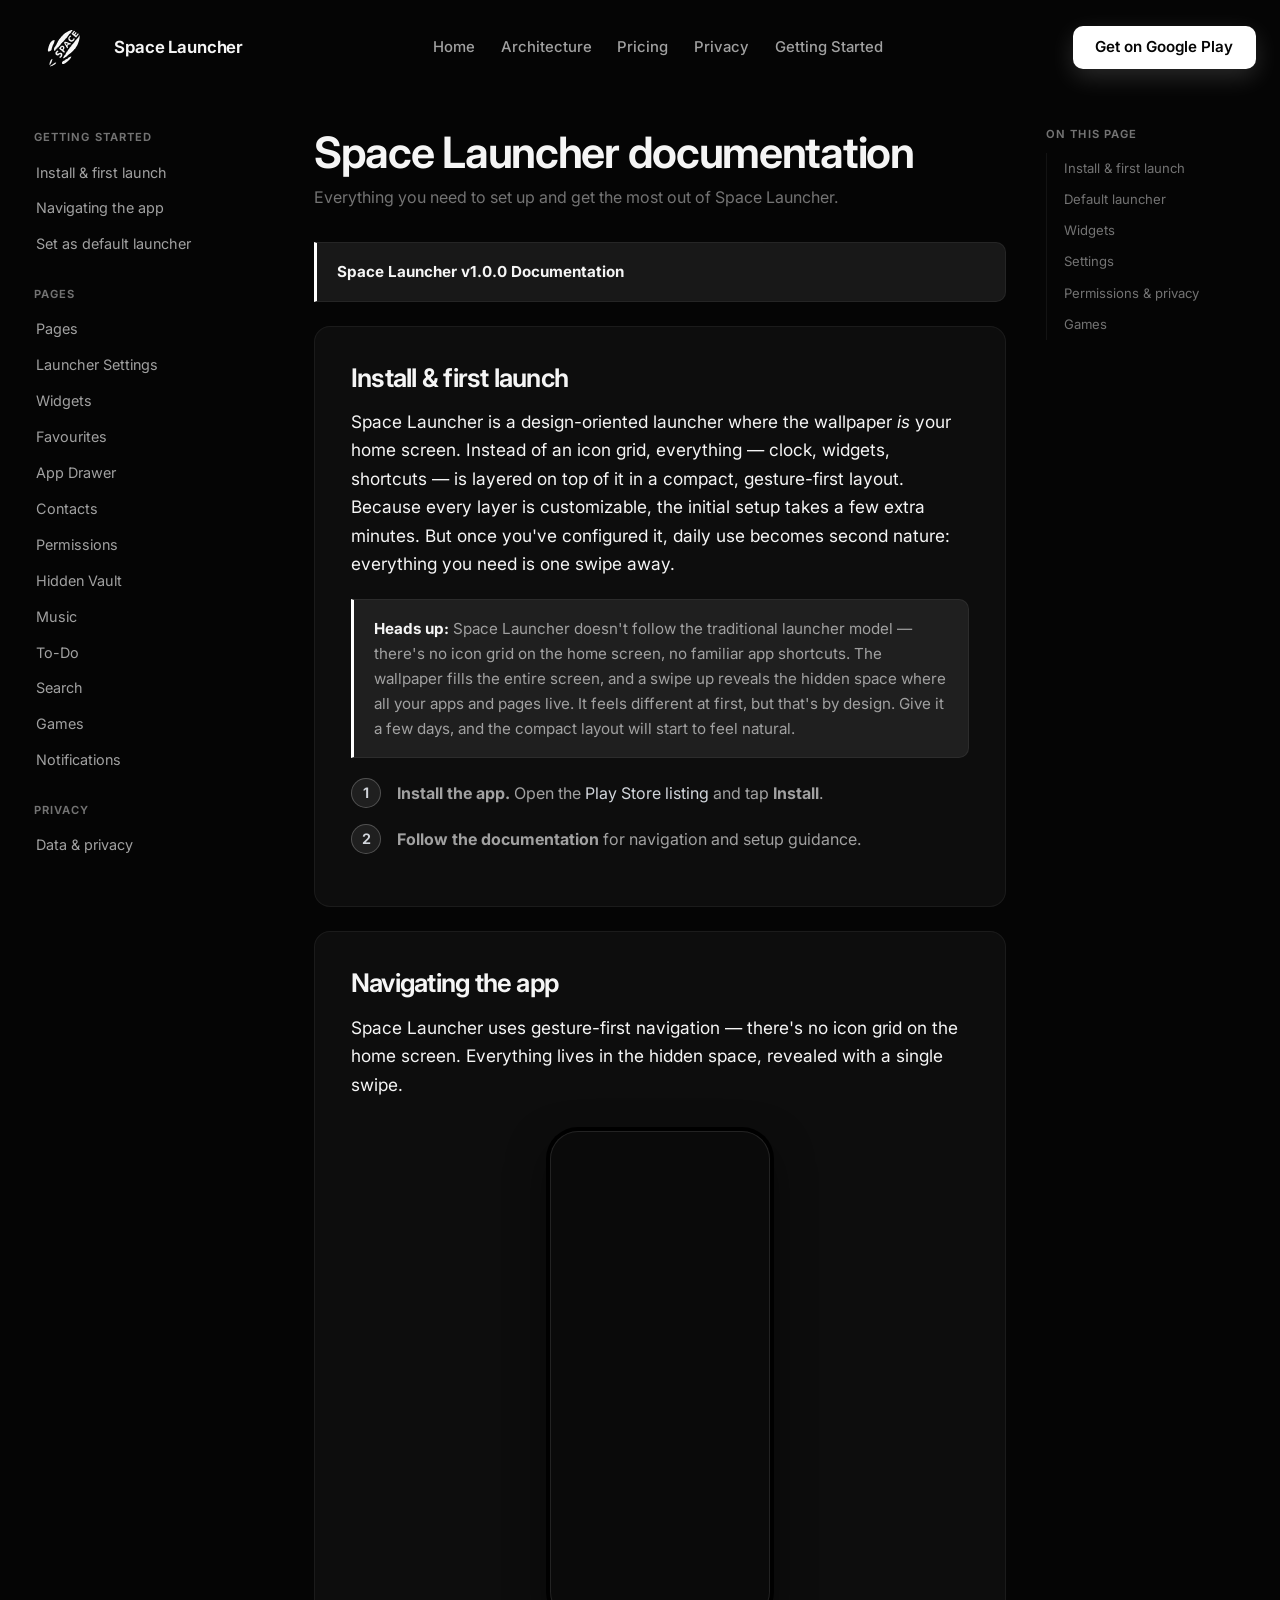
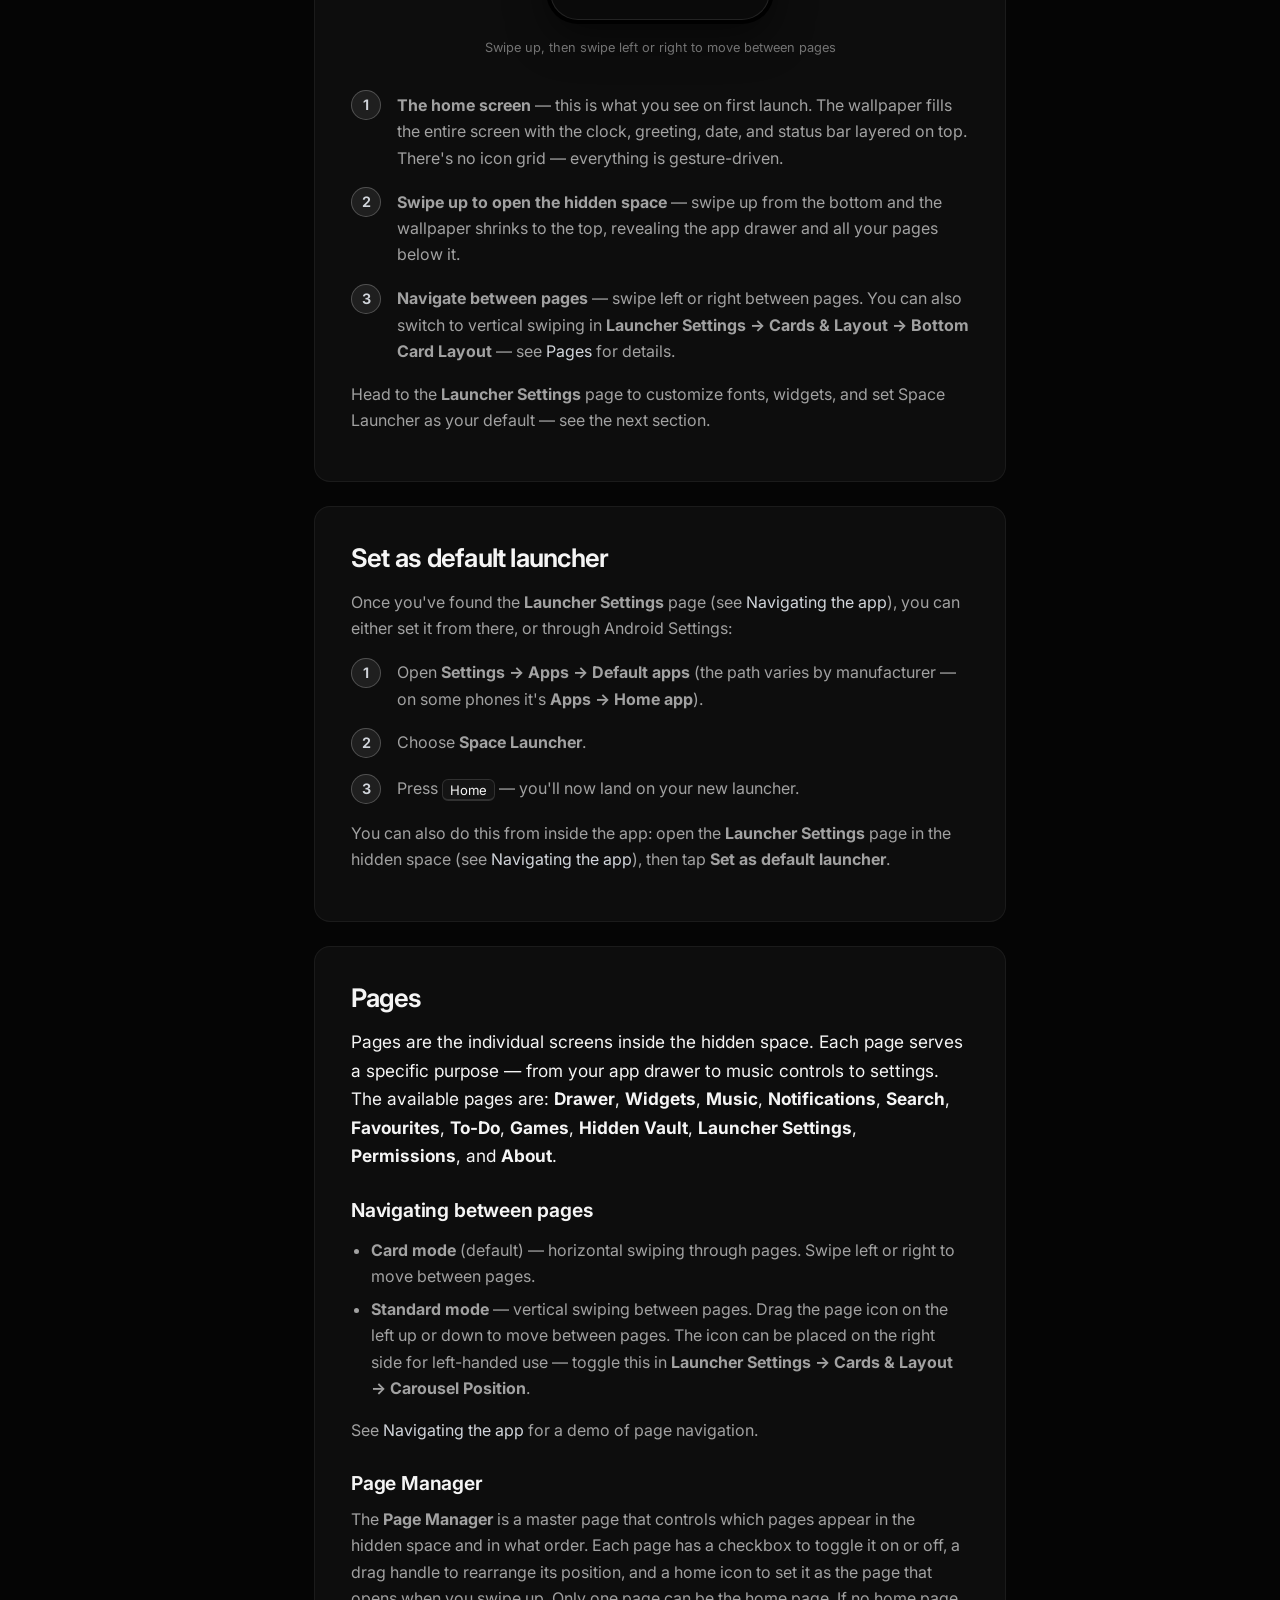
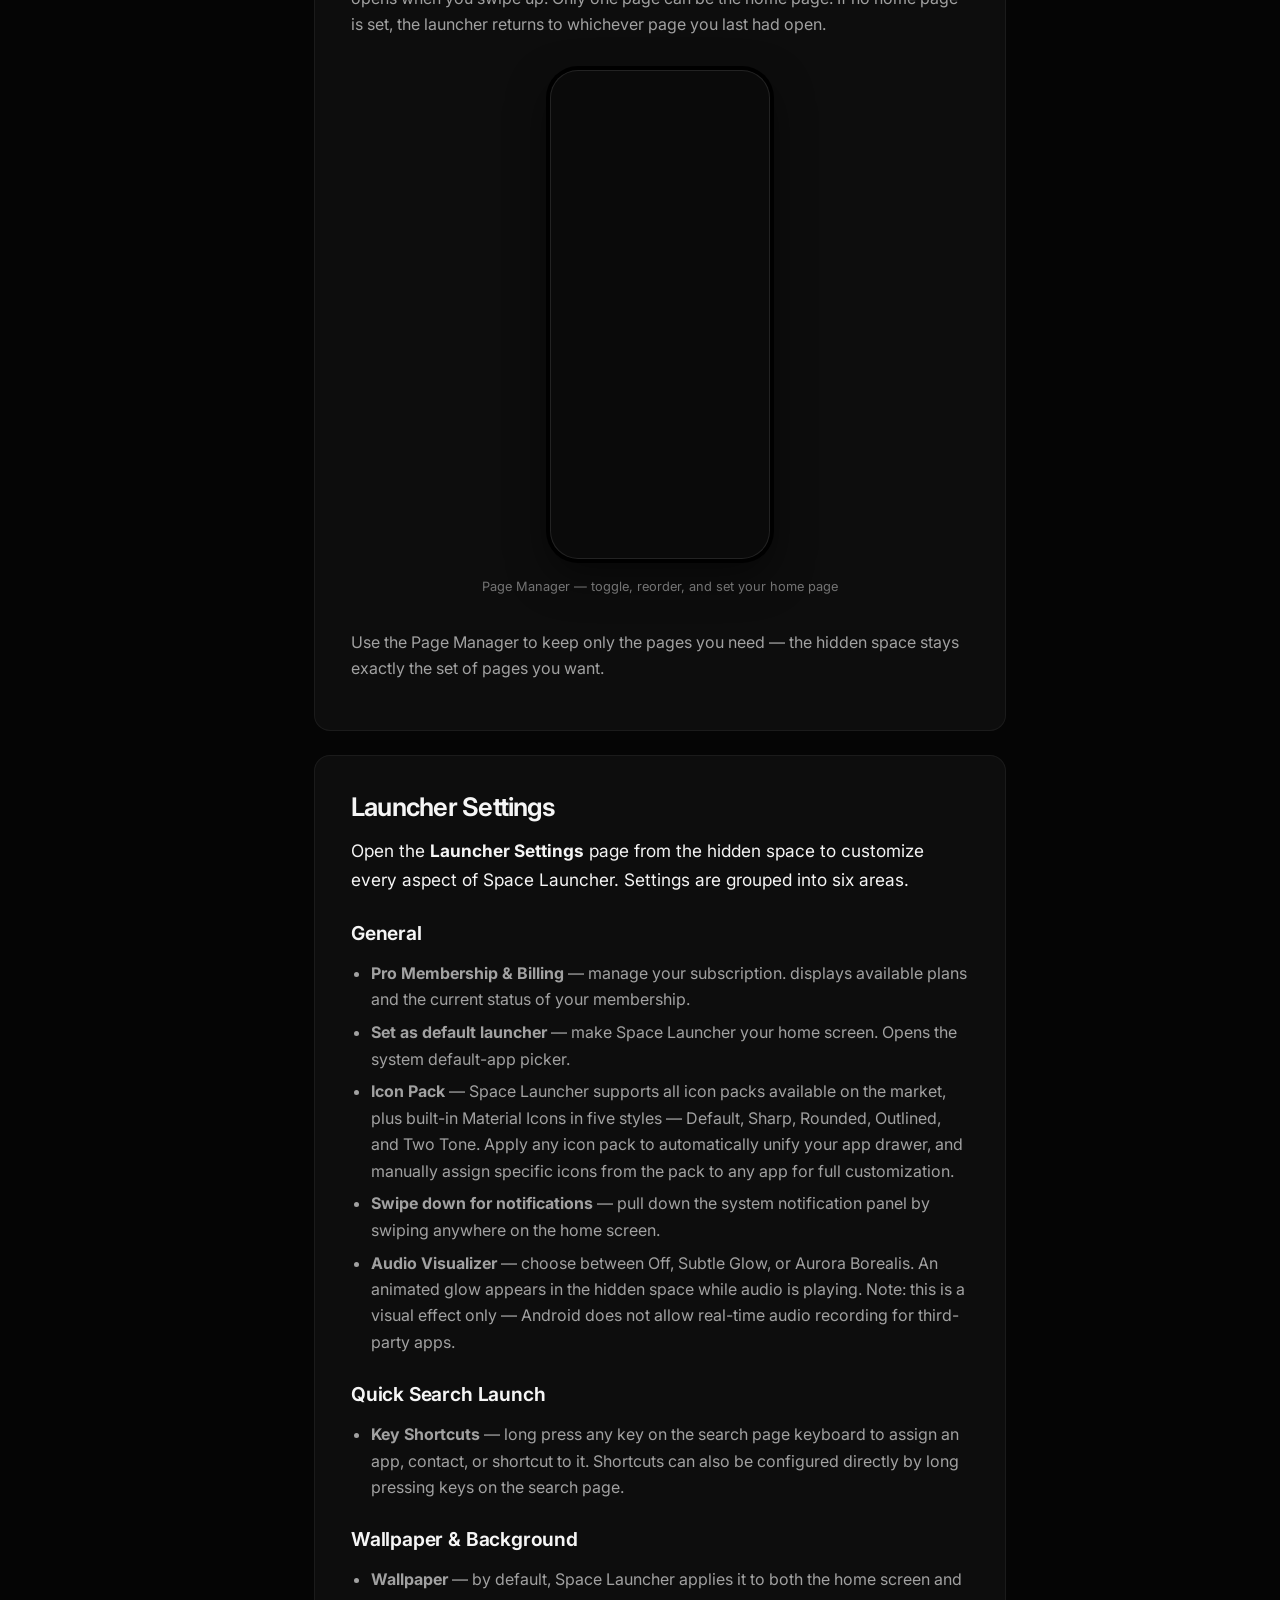
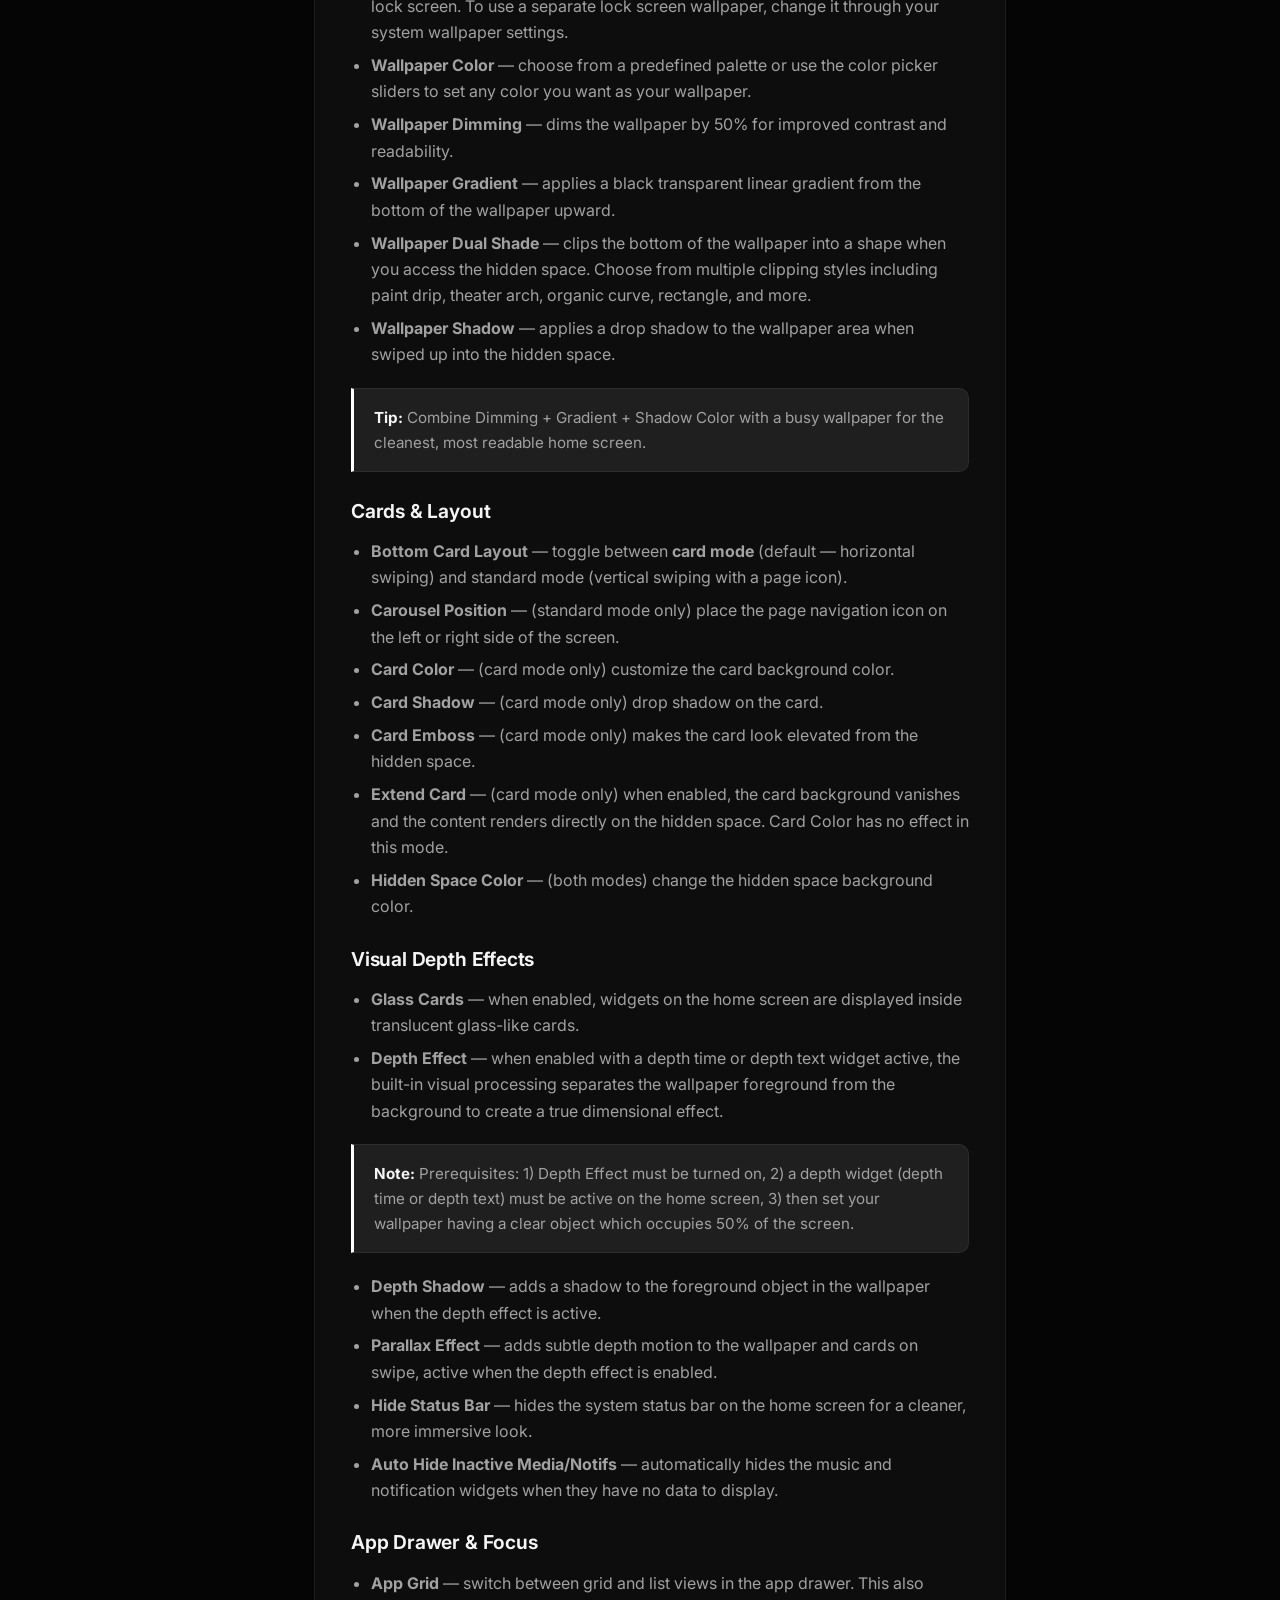
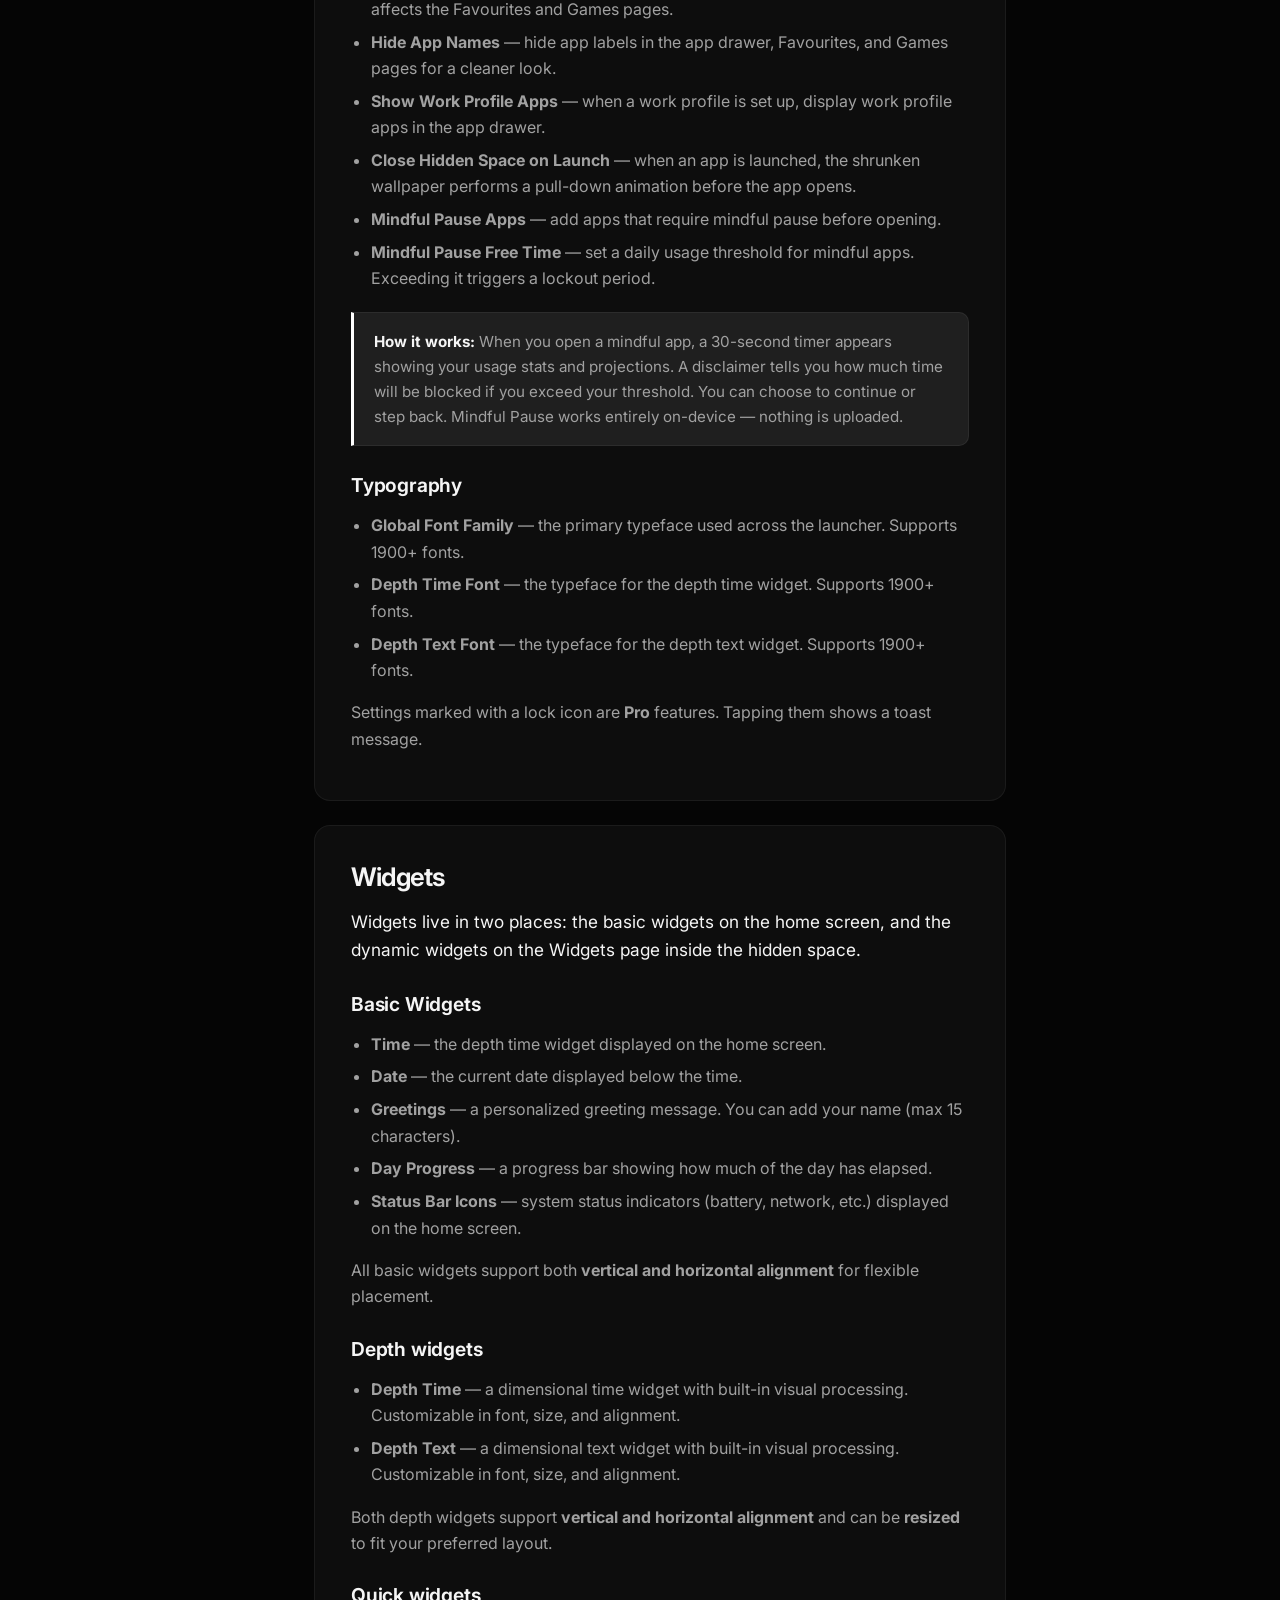
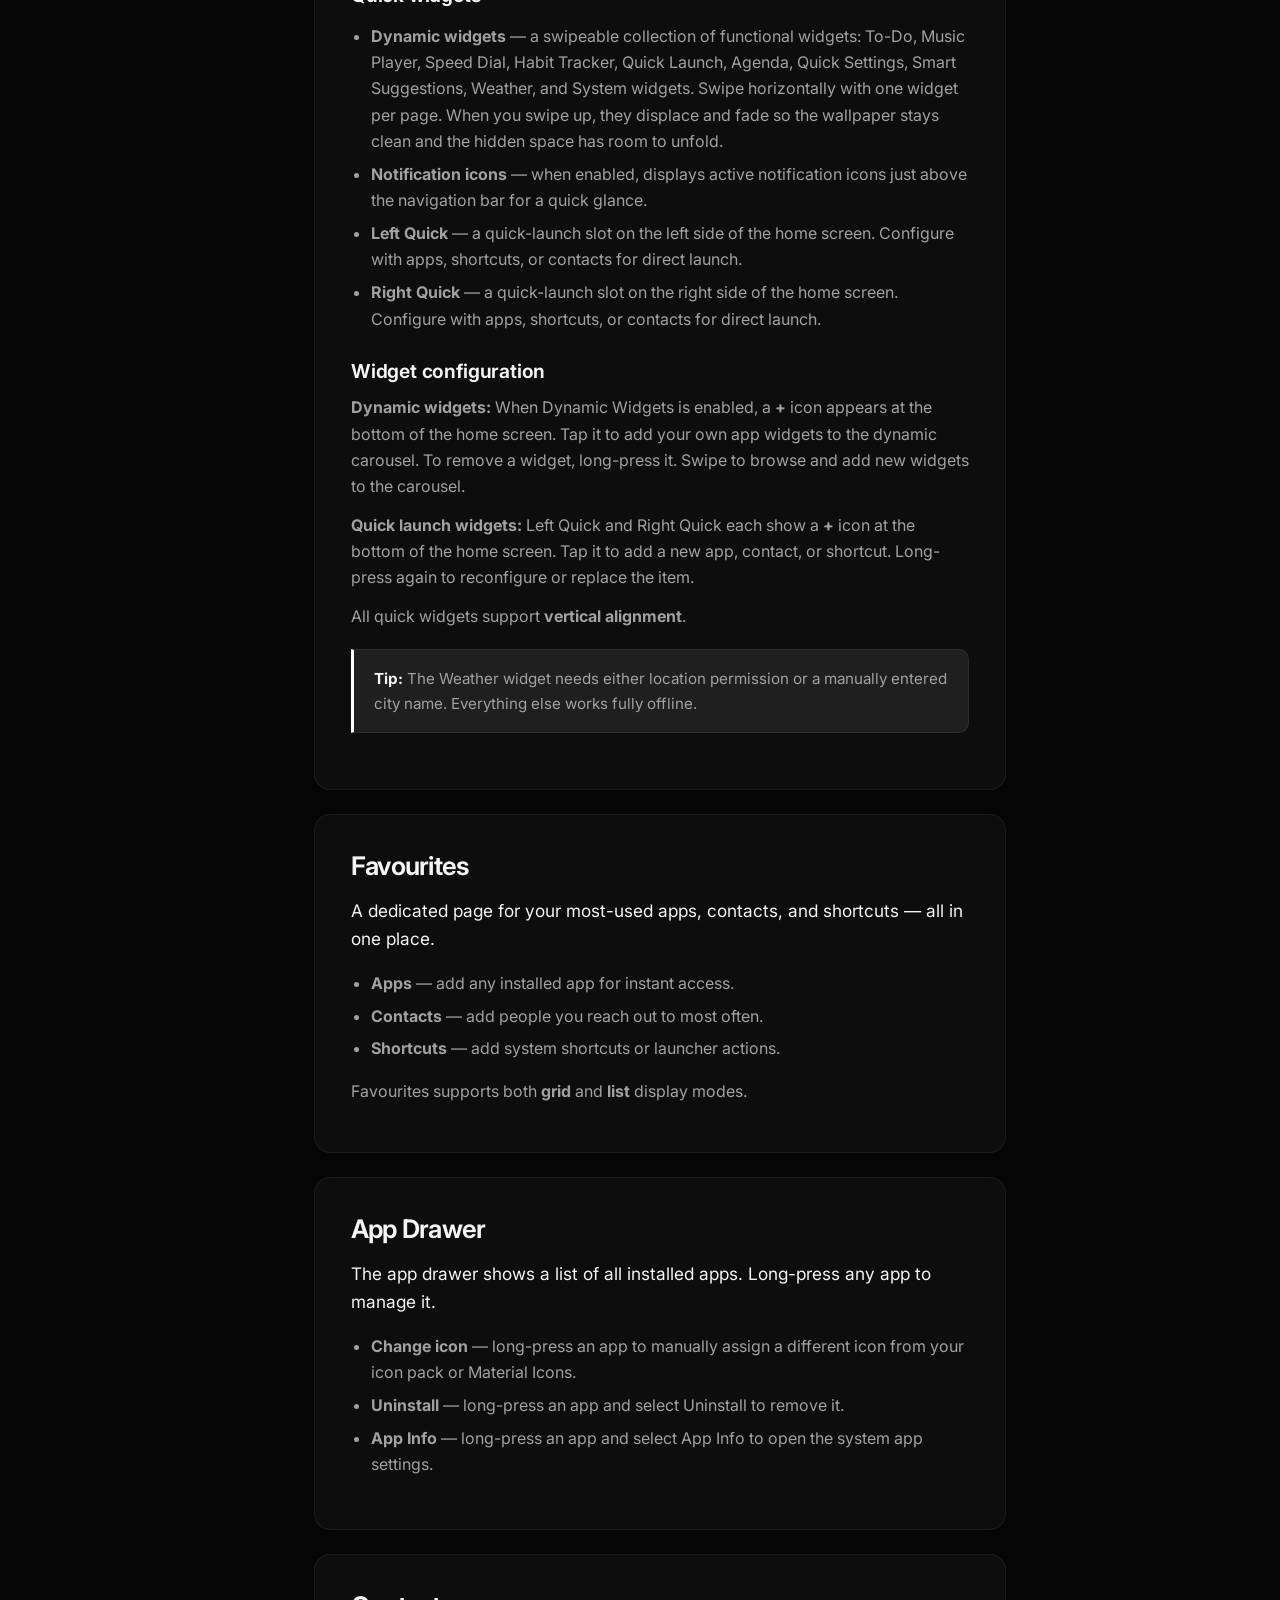
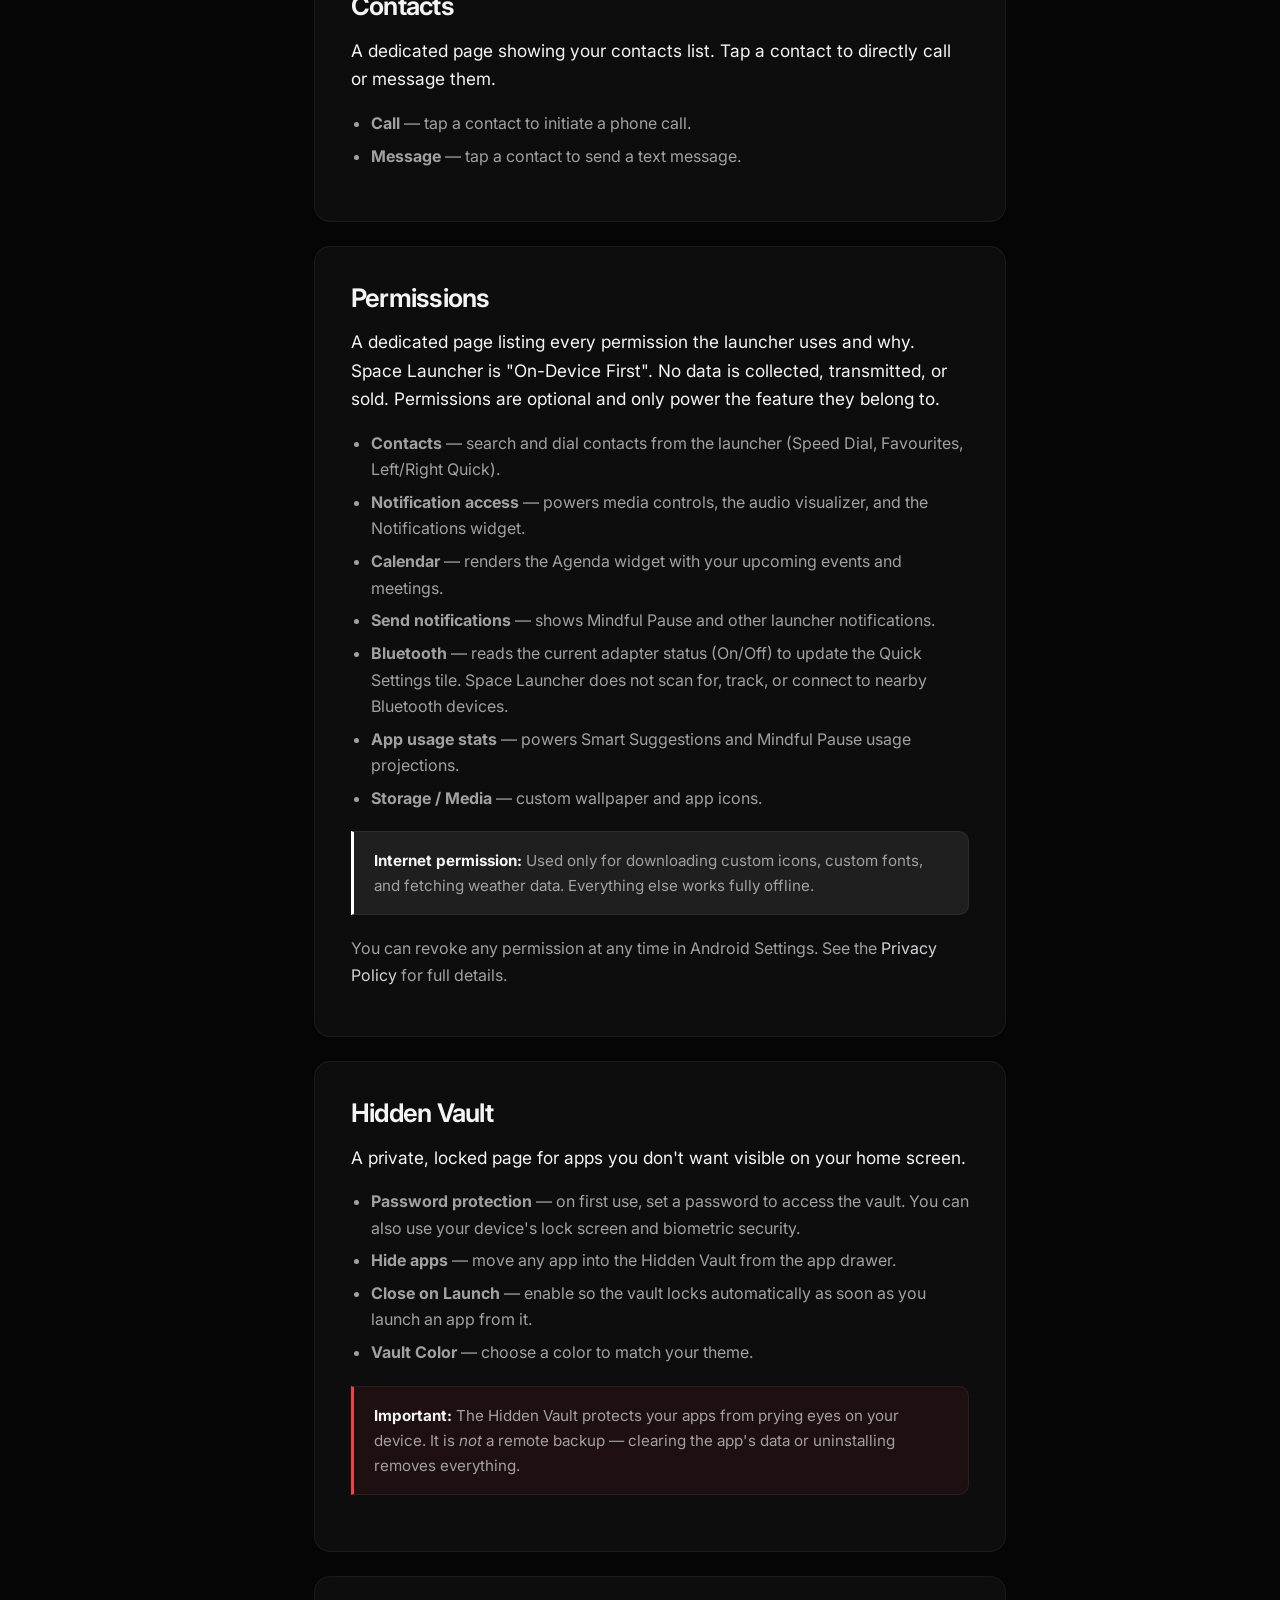
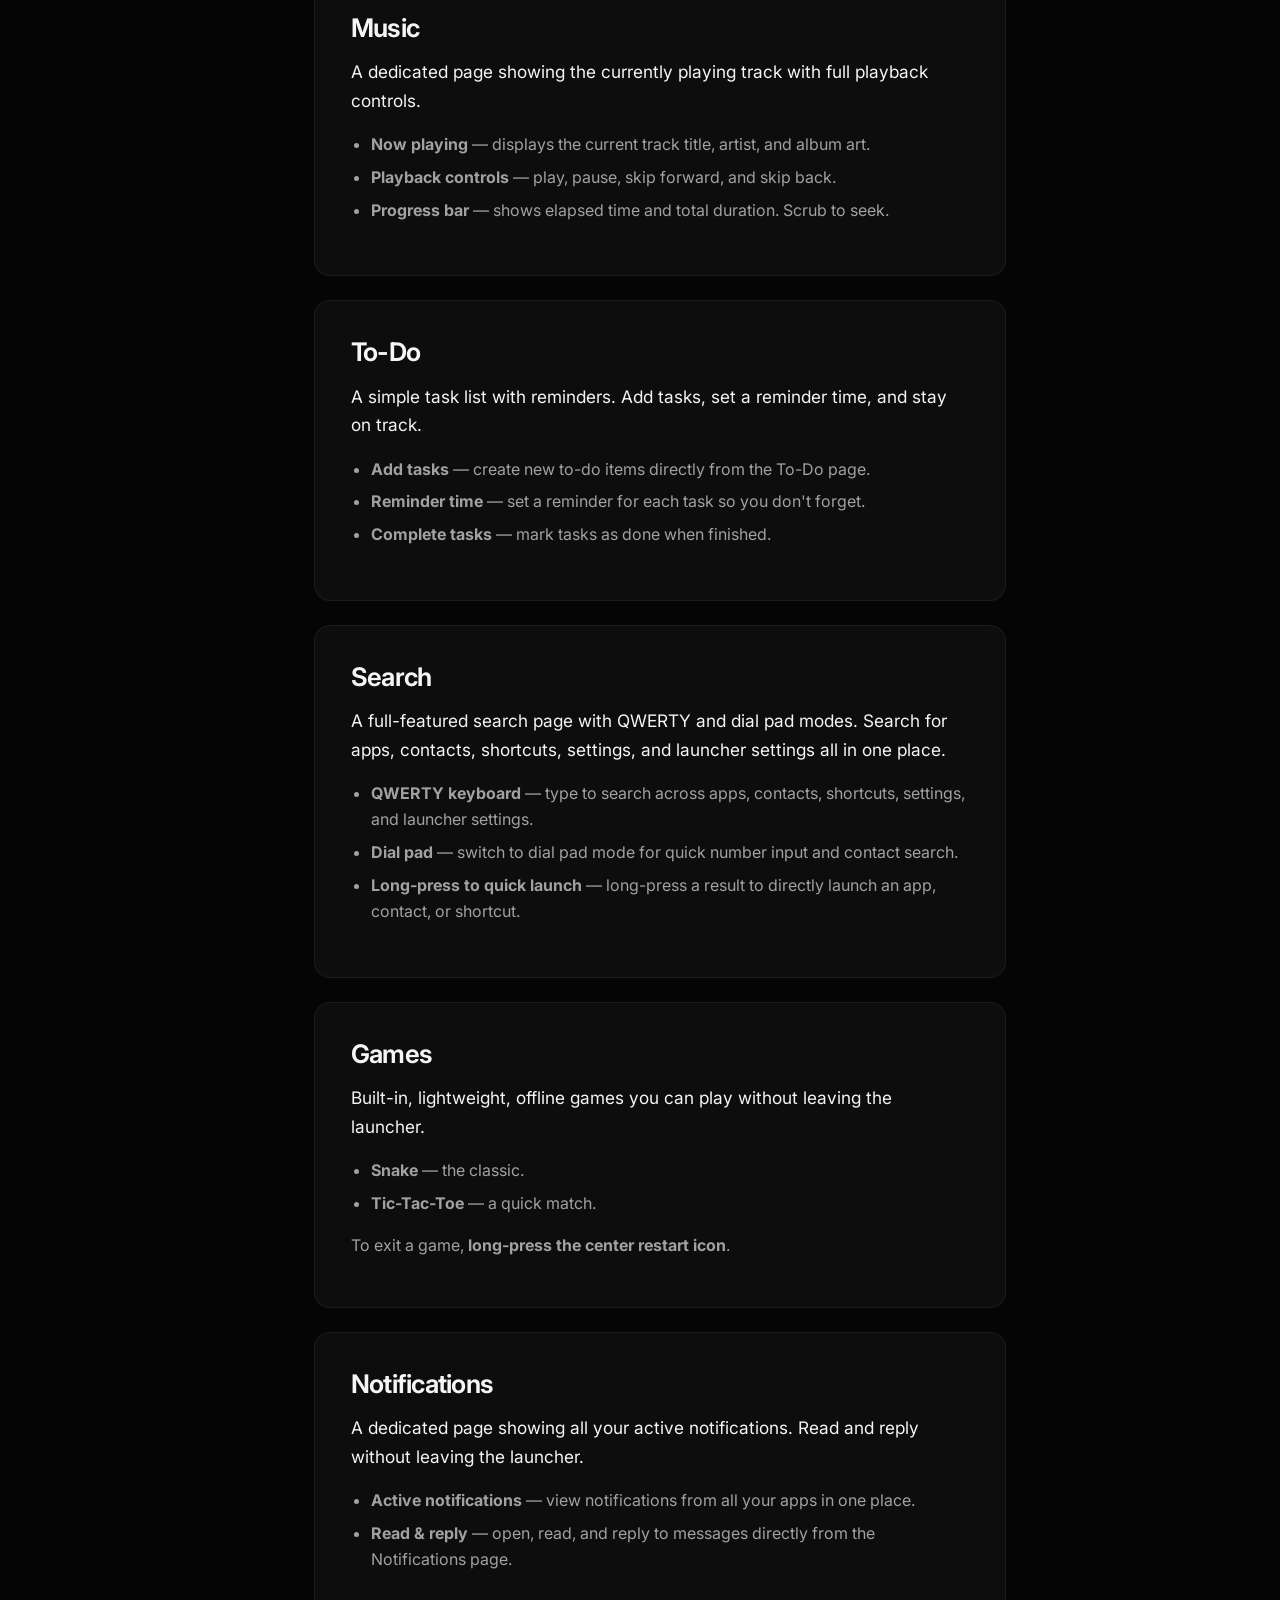
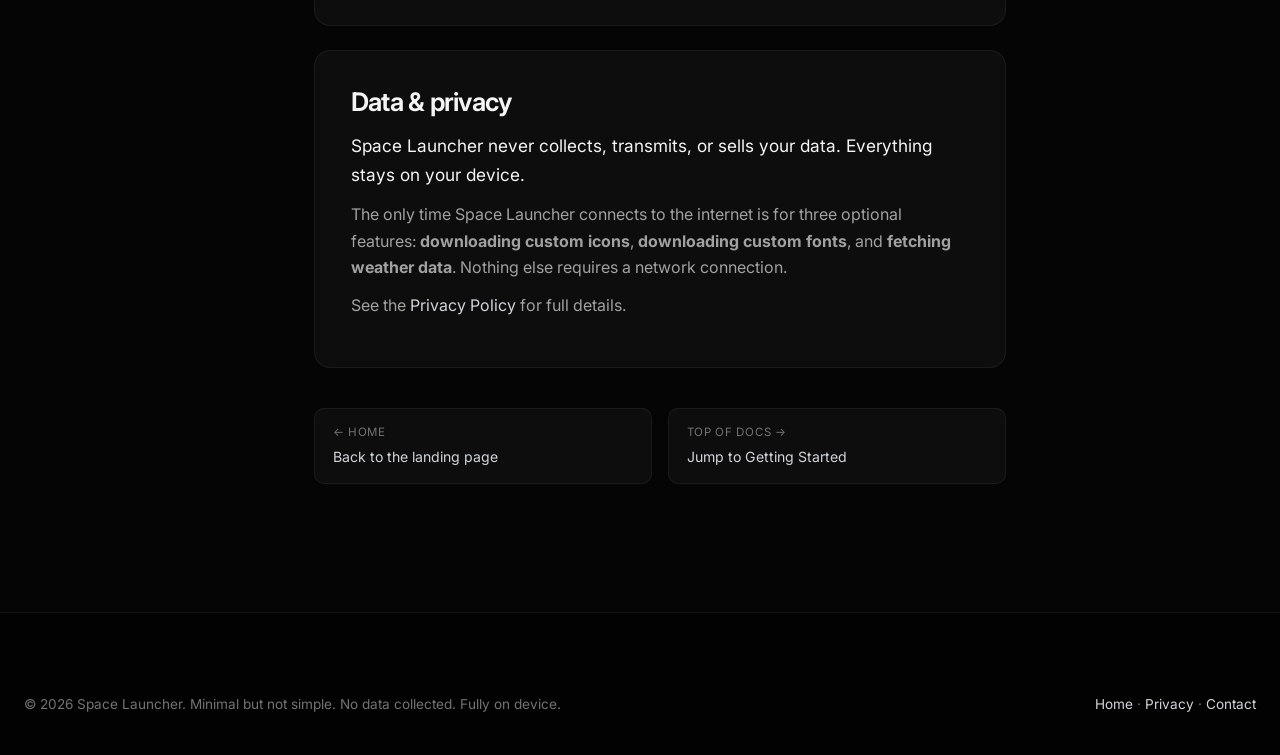
==== commit 9dcd818e: "Documentation V1.0.0 update" ====
--- a/docs.html
+++ b/docs.html
@@ -79,8 +79,8 @@
 
             <h1 style="font-size: clamp(2rem,5vw,2.7rem); letter-spacing:-0.03em; margin-bottom:0.4rem;">Space Launcher documentation</h1>
             <p class="muted" style="color:var(--text-3); margin:0 0 2rem;">Everything you need to set up and get the most out of Space Launcher.</p>
-            <div class="callout warn">
-                <p><strong>Note:</strong> This documentation was prepared during the development stage. Some details may have changed. We are working on a full update.</p>
+            <div class="callout">
+                <p><strong>Space Launcher v1.0.0 Documentation</strong></p>
             </div>
 
             <!-- Getting Started -->
@@ -157,12 +157,7 @@
                     <li><strong>Card mode</strong> (default) — horizontal swiping through pages. Swipe left or right to move between pages.</li>
                     <li><strong>Standard mode</strong> — vertical swiping between pages. Drag the page icon on the left up or down to move between pages. The icon can be placed on the right side for left-handed use — toggle this in <strong>Launcher Settings → Cards &amp; Layout → Carousel Position</strong>.</li>
                 </ul>
-                <div class="doc-phone-wrap">
-                    <div class="doc-phone">
-                        <video src="Resources/nav.mp4" autoplay muted loop playsinline></video>
-                    </div>
-                    <span>Navigate between pages — swipe or drag the page icon</span>
-                </div>
+                <p>See <a href="#navigation">Navigating the app</a> for a demo of page navigation.</p>
                 <h3>Page Manager</h3>
                 <p>The <strong>Page Manager</strong> is a master page that controls which pages appear in the hidden space and in what order. Each page has a checkbox to toggle it on or off, a drag handle to rearrange its position, and a home icon to set it as the page that opens when you swipe up. Only one page can be the home page. If no home page is set, the launcher returns to whichever page you last had open.</p>
                 <div class="doc-phone-wrap">
@@ -182,7 +177,7 @@
                 <ul>
                     <li><strong>Pro Membership &amp; Billing</strong> — manage your subscription. displays available plans and the current status of your membership.</li>
                     <li><strong>Set as default launcher</strong> — make Space Launcher your home screen. Opens the system default-app picker.</li>
-                    <li><strong>Icon Pack</strong> — Space Launcher supports all icon packs available on the market. Apply any icon pack to automatically unify your app drawer, and manually assign specific icons from the pack to any app for full customization.</li>
+                    <li><strong>Icon Pack</strong> — Space Launcher supports all icon packs available on the market, plus built-in Material Icons in five styles — Default, Sharp, Rounded, Outlined, and Two Tone. Apply any icon pack to automatically unify your app drawer, and manually assign specific icons from the pack to any app for full customization.</li>
                     <li><strong>Swipe down for notifications</strong> — pull down the system notification panel by swiping anywhere on the home screen.</li>
                     <li><strong>Audio Visualizer</strong> — choose between Off, Subtle Glow, or Aurora Borealis. An animated glow appears in the hidden space while audio is playing. Note: this is a visual effect only — Android does not allow real-time audio recording for third-party apps.</li>
                 </ul>
@@ -192,11 +187,11 @@
                 </ul>
                 <h3>Wallpaper &amp; Background</h3>
                 <ul>
-                    <li><strong>Wallpaper</strong> — set your home screen wallpaper from the gallery.</li>
-                    <li><strong>Wallpaper Color</strong> — apply a solid color from the predefined palette as your wallpaper.</li>
+                    <li><strong>Wallpaper</strong> — by default, Space Launcher applies it to both the home screen and lock screen. To use a separate lock screen wallpaper, change it through your system wallpaper settings.</li>
+                    <li><strong>Wallpaper Color</strong> — choose from a predefined palette or use the color picker sliders to set any color you want as your wallpaper.</li>
                     <li><strong>Wallpaper Dimming</strong> — dims the wallpaper by 50% for improved contrast and readability.</li>
                     <li><strong>Wallpaper Gradient</strong> — applies a black transparent linear gradient from the bottom of the wallpaper upward.</li>
-                    <li><strong>Wallpaper Dual Shade</strong> — segregates the wallpaper and hidden space into two distinct color zones, available in organic curve or rectangle shapes.</li>
+                    <li><strong>Wallpaper Dual Shade</strong> — clips the bottom of the wallpaper into a shape when you access the hidden space. Choose from multiple clipping styles including paint drip, theater arch, organic curve, rectangle, and more.</li>
                     <li><strong>Wallpaper Shadow</strong> — applies a drop shadow to the wallpaper area when swiped up into the hidden space.</li>
                 </ul>
                 <div class="callout">
@@ -209,32 +204,35 @@
                     <li><strong>Card Color</strong> — (card mode only) customize the card background color.</li>
                     <li><strong>Card Shadow</strong> — (card mode only) drop shadow on the card.</li>
                     <li><strong>Card Emboss</strong> — (card mode only) makes the card look elevated from the hidden space.</li>
+                    <li><strong>Extend Card</strong> — (card mode only) when enabled, the card background vanishes and the content renders directly on the hidden space. Card Color has no effect in this mode.</li>
                     <li><strong>Hidden Space Color</strong> — (both modes) change the hidden space background color.</li>
                 </ul>
                 <h3>Visual Depth Effects</h3>
                 <ul>
                     <li><strong>Glass Cards</strong> — when enabled, widgets on the home screen are displayed inside translucent glass-like cards.</li>
                     <li><strong>Depth Effect</strong> — when enabled with a depth time or depth text widget active, the built-in visual processing separates the wallpaper foreground from the background to create a true dimensional effect.</li>
+                </ul>
+                <div class="callout">
+                    <p><strong>Note:</strong> Prerequisites: 1) Depth Effect must be turned on, 2) a depth widget (depth time or depth text) must be active on the home screen, 3) then set your wallpaper having a clear object which occupies 50% of the screen.</p>
+                </div>
+                <ul>
                     <li><strong>Depth Shadow</strong> — adds a shadow to the foreground object in the wallpaper when the depth effect is active.</li>
                     <li><strong>Parallax Effect</strong> — adds subtle depth motion to the wallpaper and cards on swipe, active when the depth effect is enabled.</li>
                     <li><strong>Hide Status Bar</strong> — hides the system status bar on the home screen for a cleaner, more immersive look.</li>
                     <li><strong>Auto Hide Inactive Media/Notifs</strong> — automatically hides the music and notification widgets when they have no data to display.</li>
                 </ul>
-                <h3>Appearance &amp; Themes</h3>
-                <ul>
-                    <li><strong>Top Info Font</strong> — the typeface for the top info area (time, date, greeting, day progress).</li>
-                    <li><strong>Alignment</strong> — the top info area and depth widgets support vertical and horizontal alignment control.</li>
-                    <li><strong>Downloadable Fonts</strong> — add new fonts from the font store (Pro).</li>
-                </ul>
                 <h3>App Drawer &amp; Focus</h3>
                 <ul>
-                    <li><strong>App Grid</strong> — switch between grid and list views in the app drawer. This also affects the Favourites page.</li>
-                    <li><strong>Hide App Names</strong> — hide app labels in the app drawer and Favourites page for a cleaner look.</li>
+                    <li><strong>App Grid</strong> — switch between grid and list views in the app drawer. This also affects the Favourites and Games pages.</li>
+                    <li><strong>Hide App Names</strong> — hide app labels in the app drawer, Favourites, and Games pages for a cleaner look.</li>
                     <li><strong>Show Work Profile Apps</strong> — when a work profile is set up, display work profile apps in the app drawer.</li>
                     <li><strong>Close Hidden Space on Launch</strong> — when an app is launched, the shrunken wallpaper performs a pull-down animation before the app opens.</li>
                     <li><strong>Mindful Pause Apps</strong> — add apps that require mindful pause before opening.</li>
                     <li><strong>Mindful Pause Free Time</strong> — set a daily usage threshold for mindful apps. Exceeding it triggers a lockout period.</li>
                 </ul>
+                <div class="callout">
+                    <p><strong>How it works:</strong> When you open a mindful app, a 30-second timer appears showing your usage stats and projections. A disclaimer tells you how much time will be blocked if you exceed your threshold. You can choose to continue or step back. Mindful Pause works entirely on-device — nothing is uploaded.</p>
+                </div>
                 <h3>Typography</h3>
                 <ul>
                     <li><strong>Global Font Family</strong> — the primary typeface used across the launcher. Supports 1900+ fonts.</li>
@@ -296,7 +294,7 @@
                 <h2>App Drawer</h2>
                 <p class="lead">The app drawer shows a list of all installed apps. Long-press any app to manage it.</p>
                 <ul>
-                    <li><strong>Change icon</strong> — long-press an app to manually assign a different icon from your icon pack.</li>
+                    <li><strong>Change icon</strong> — long-press an app to manually assign a different icon from your icon pack or Material Icons.</li>
                     <li><strong>Uninstall</strong> — long-press an app and select Uninstall to remove it.</li>
                     <li><strong>App Info</strong> — long-press an app and select App Info to open the system app settings.</li>
                 </ul>
@@ -326,7 +324,7 @@
                     <li><strong>Storage / Media</strong> — custom wallpaper and app icons.</li>
                 </ul>
                 <div class="callout">
-                    <p><strong>Internet permission:</strong> Used only for downloading custom fonts and fetching weather data. Everything else works fully offline.</p>
+                    <p><strong>Internet permission:</strong> Used only for downloading custom icons, custom fonts, and fetching weather data. Everything else works fully offline.</p>
                 </div>
                 <p>You can revoke any permission at any time in Android Settings. See the <a href="privacy.html">Privacy Policy</a> for full details.</p>
             </section>
@@ -400,30 +398,11 @@
                 </ul>
             </section>
 
-            <!-- Mindful Pause -->
-            <section class="doc-card" id="mindful-pause">
-                <h2>Mindful Pause</h2>
-                <p class="lead">A gentle intervention that shows you the real cost of your screen habits before you open a distracting app.</p>
-                <div class="doc-step">
-                    <div class="doc-step-num">1</div>
-                    <div><p>Go to <strong>Settings → App Drawer &amp; Focus → Mindful Pause Apps</strong> and select the apps you want to slow down.</p></div>
-                </div>
-                <div class="doc-step">
-                    <div class="doc-step-num">2</div>
-                    <div><p>Set <strong>Mindful Pause Free Time</strong> — your daily usage threshold for those apps.</p></div>
-                </div>
-                <div class="doc-step">
-                    <div class="doc-step-num">3</div>
-                    <div><p>When you open a mindful app, a <strong>30-second timer</strong> appears showing your usage stats and projections. A disclaimer tells you how much time will be blocked if you exceed your threshold. Choose to continue or step back.</p></div>
-                </div>
-                <p>Mindful Pause works entirely on-device using local usage statistics — nothing is uploaded.</p>
-            </section>
-
             <!-- Privacy -->
             <section class="doc-card" id="privacy">
                 <h2>Data &amp; privacy</h2>
                 <p class="lead">Space Launcher never collects, transmits, or sells your data. Everything stays on your device.</p>
-                <p>The only time Space Launcher connects to the internet is for two optional features: <strong>downloading custom fonts</strong> and <strong>fetching weather data</strong>. Nothing else requires a network connection.</p>
+                <p>The only time Space Launcher connects to the internet is for three optional features: <strong>downloading custom icons</strong>, <strong>downloading custom fonts</strong>, and <strong>fetching weather data</strong>. Nothing else requires a network connection.</p>
                 <p>See the <a href="privacy.html">Privacy Policy</a> for full details.</p>
             </section>
 
@@ -449,7 +428,6 @@
                 <li><a href="#default-launcher">Default launcher</a></li>
                 <li><a href="#widgets">Widgets</a></li>
                 <li><a href="#pages-settings">Settings</a></li>
-                <li><a href="#mindful-pause">Mindful Pause</a></li>
                     <li><a href="#permissions-page">Permissions &amp; privacy</a></li>
                     <li><a href="#games-page">Games</a></li>
             </ul>
